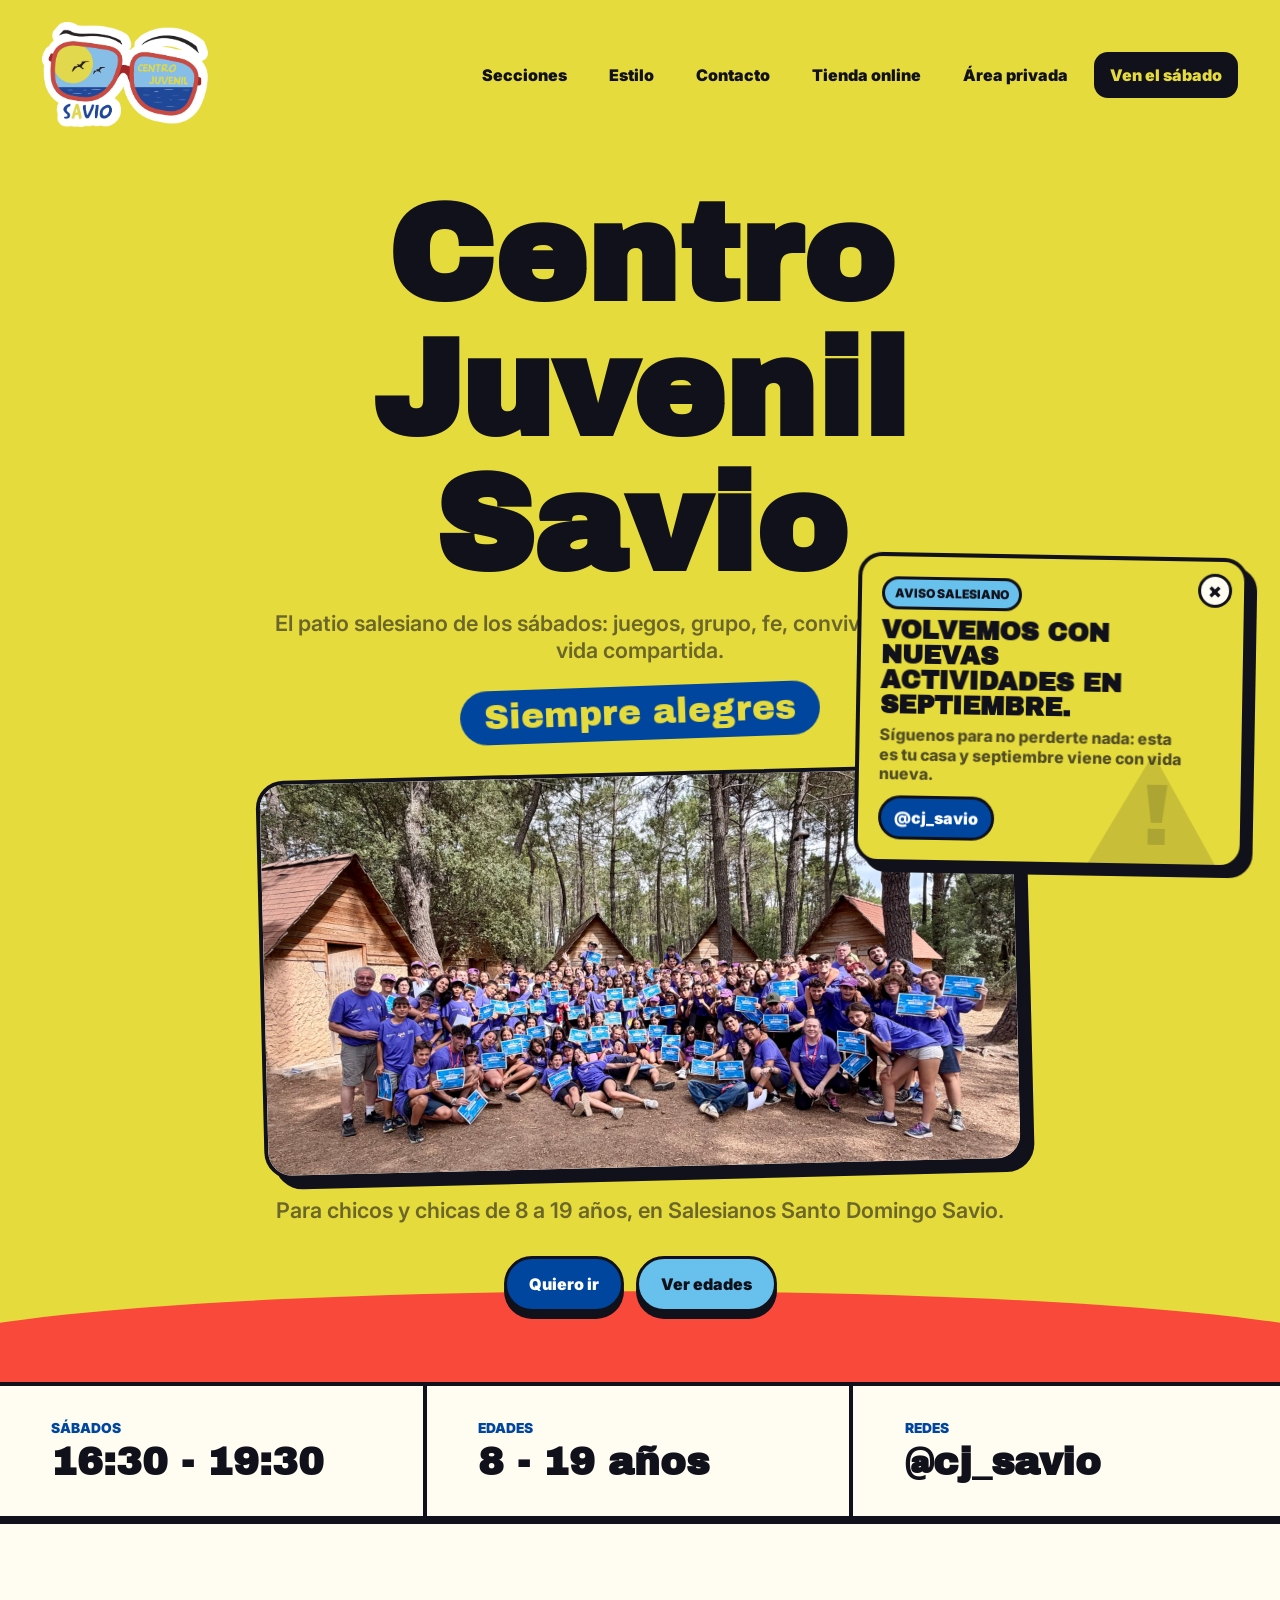
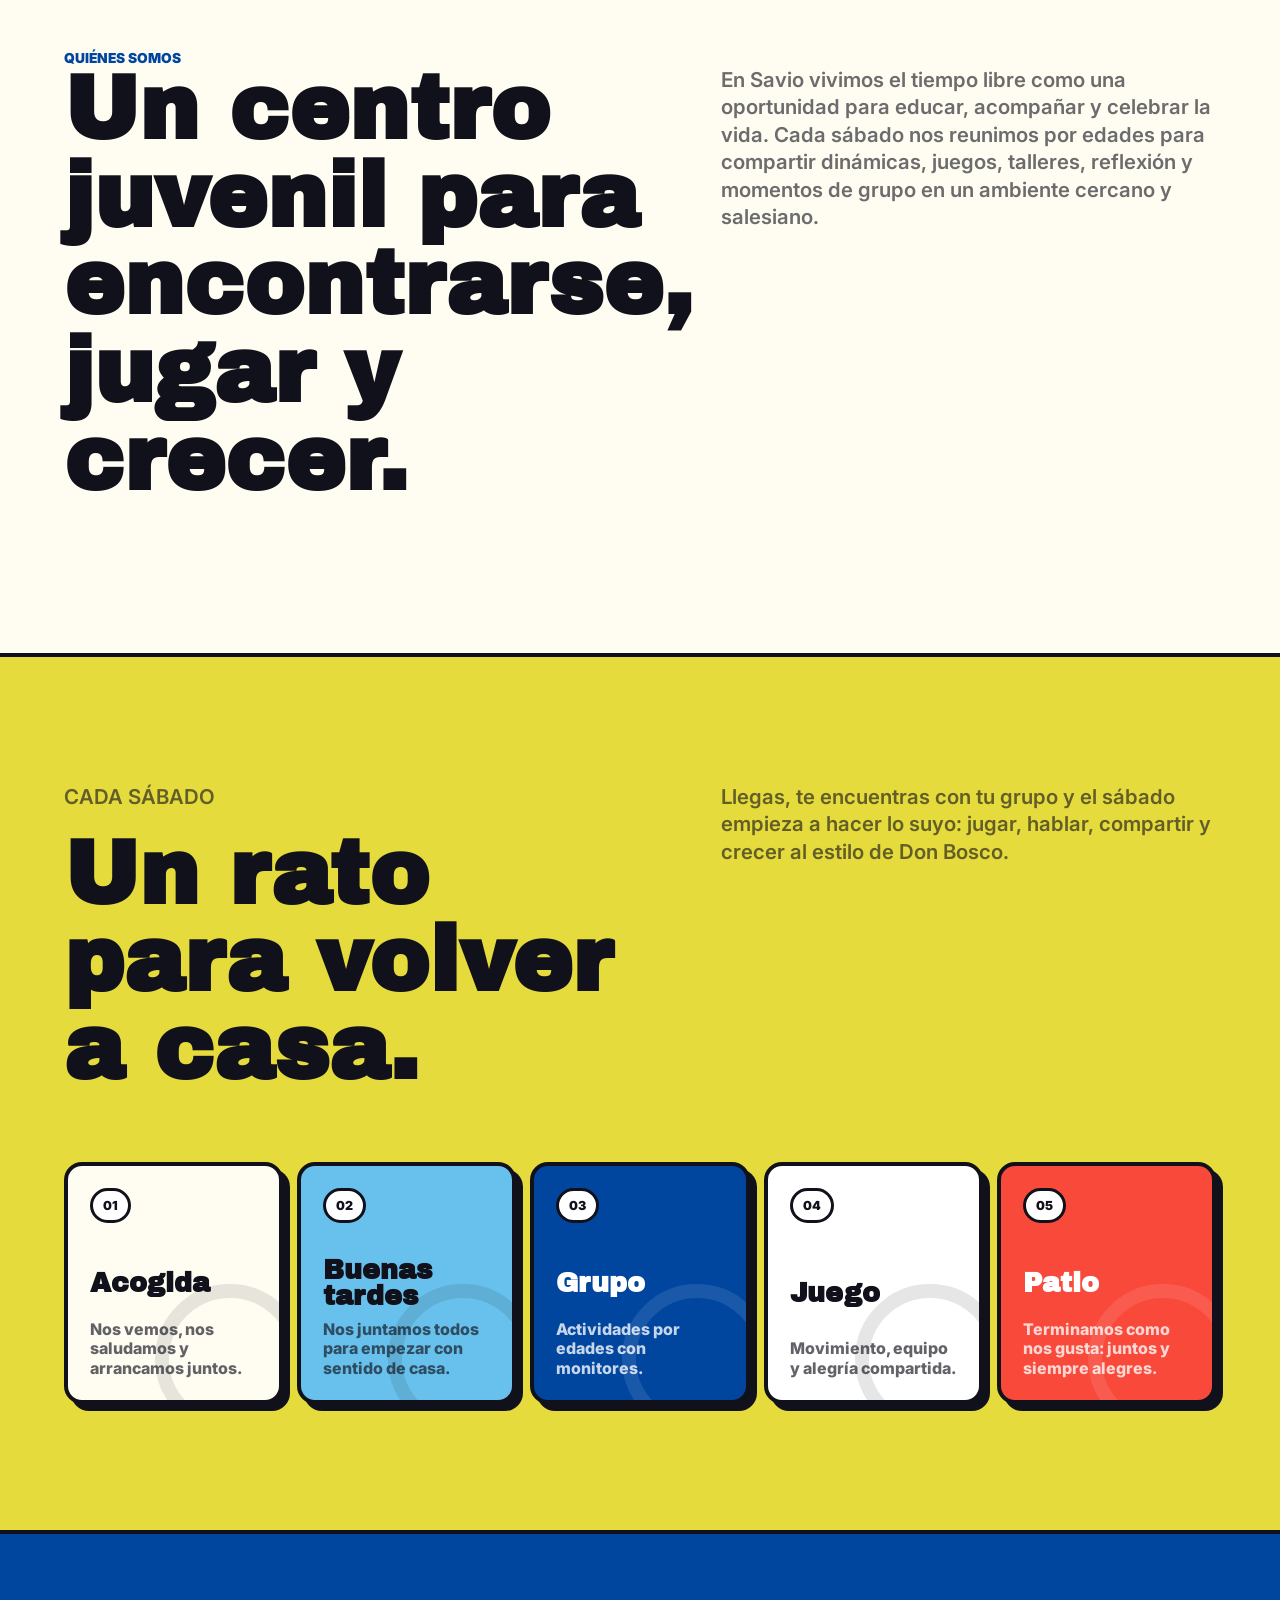
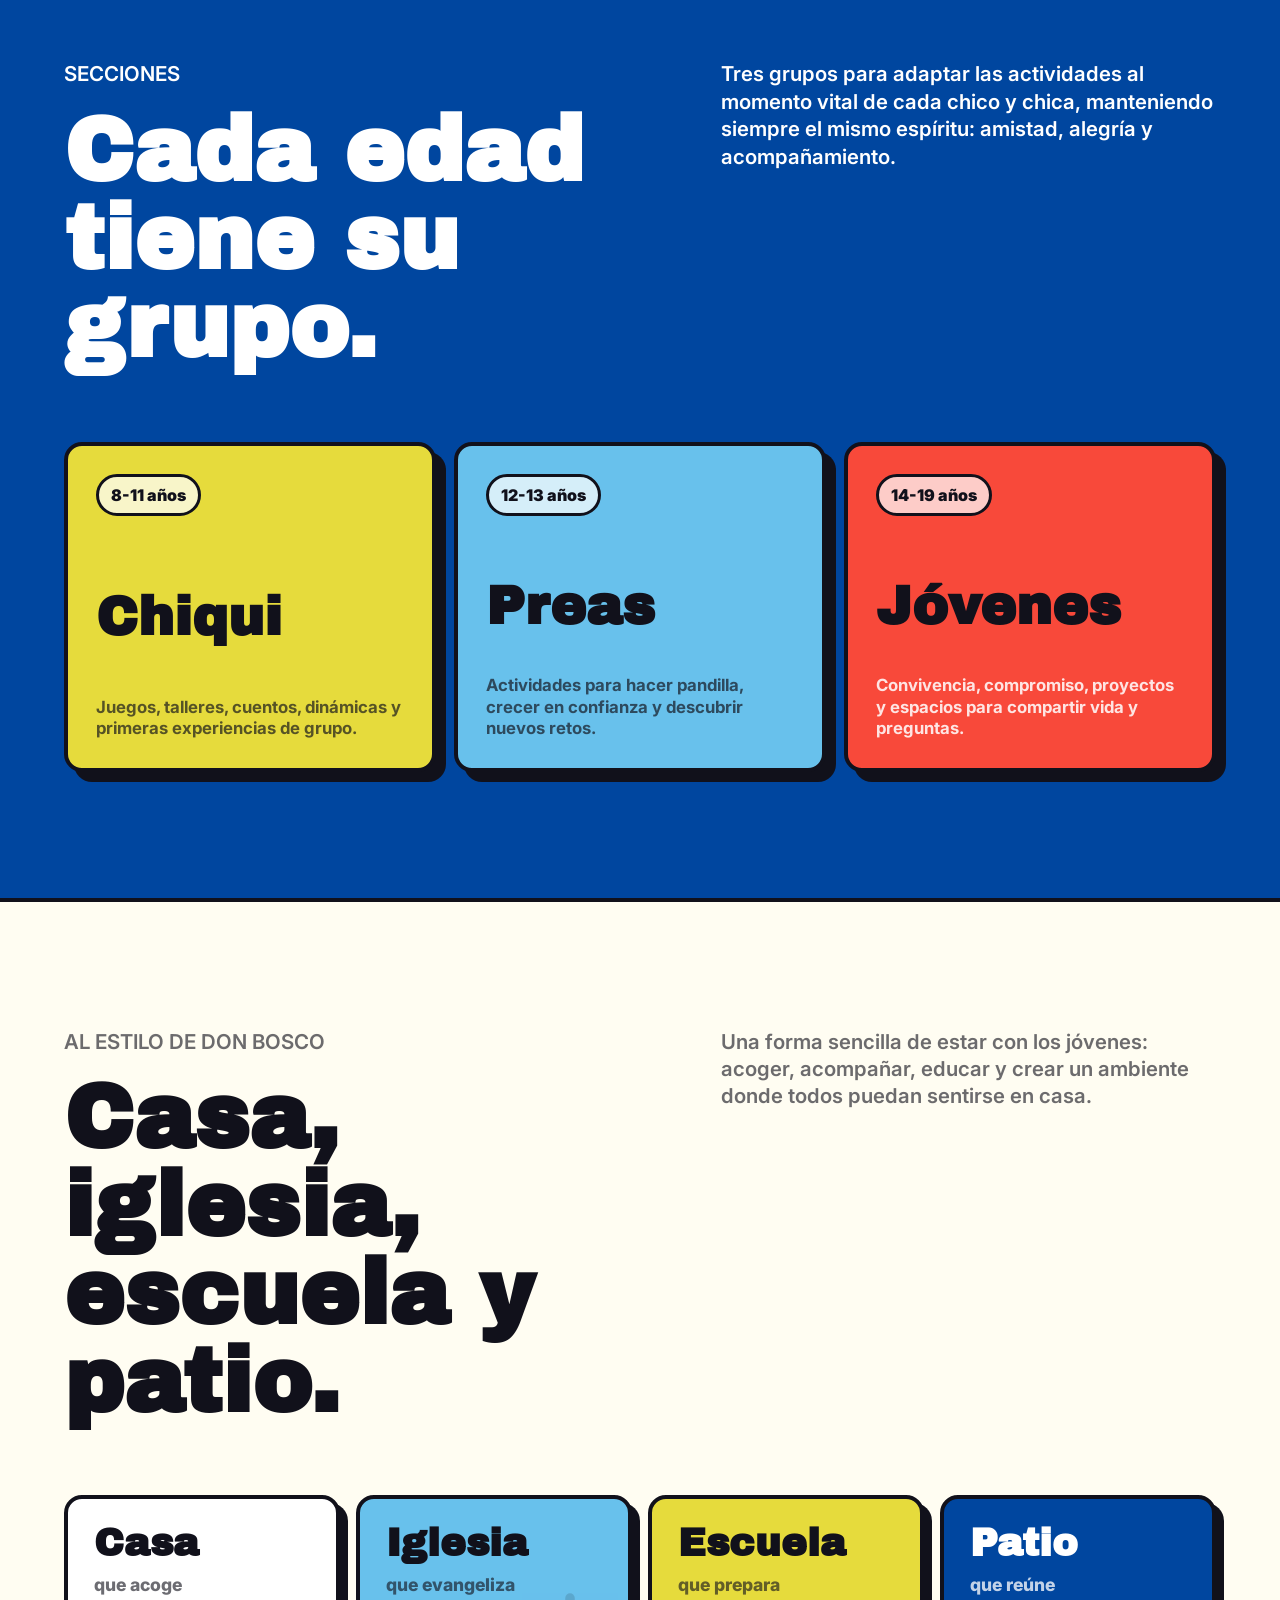
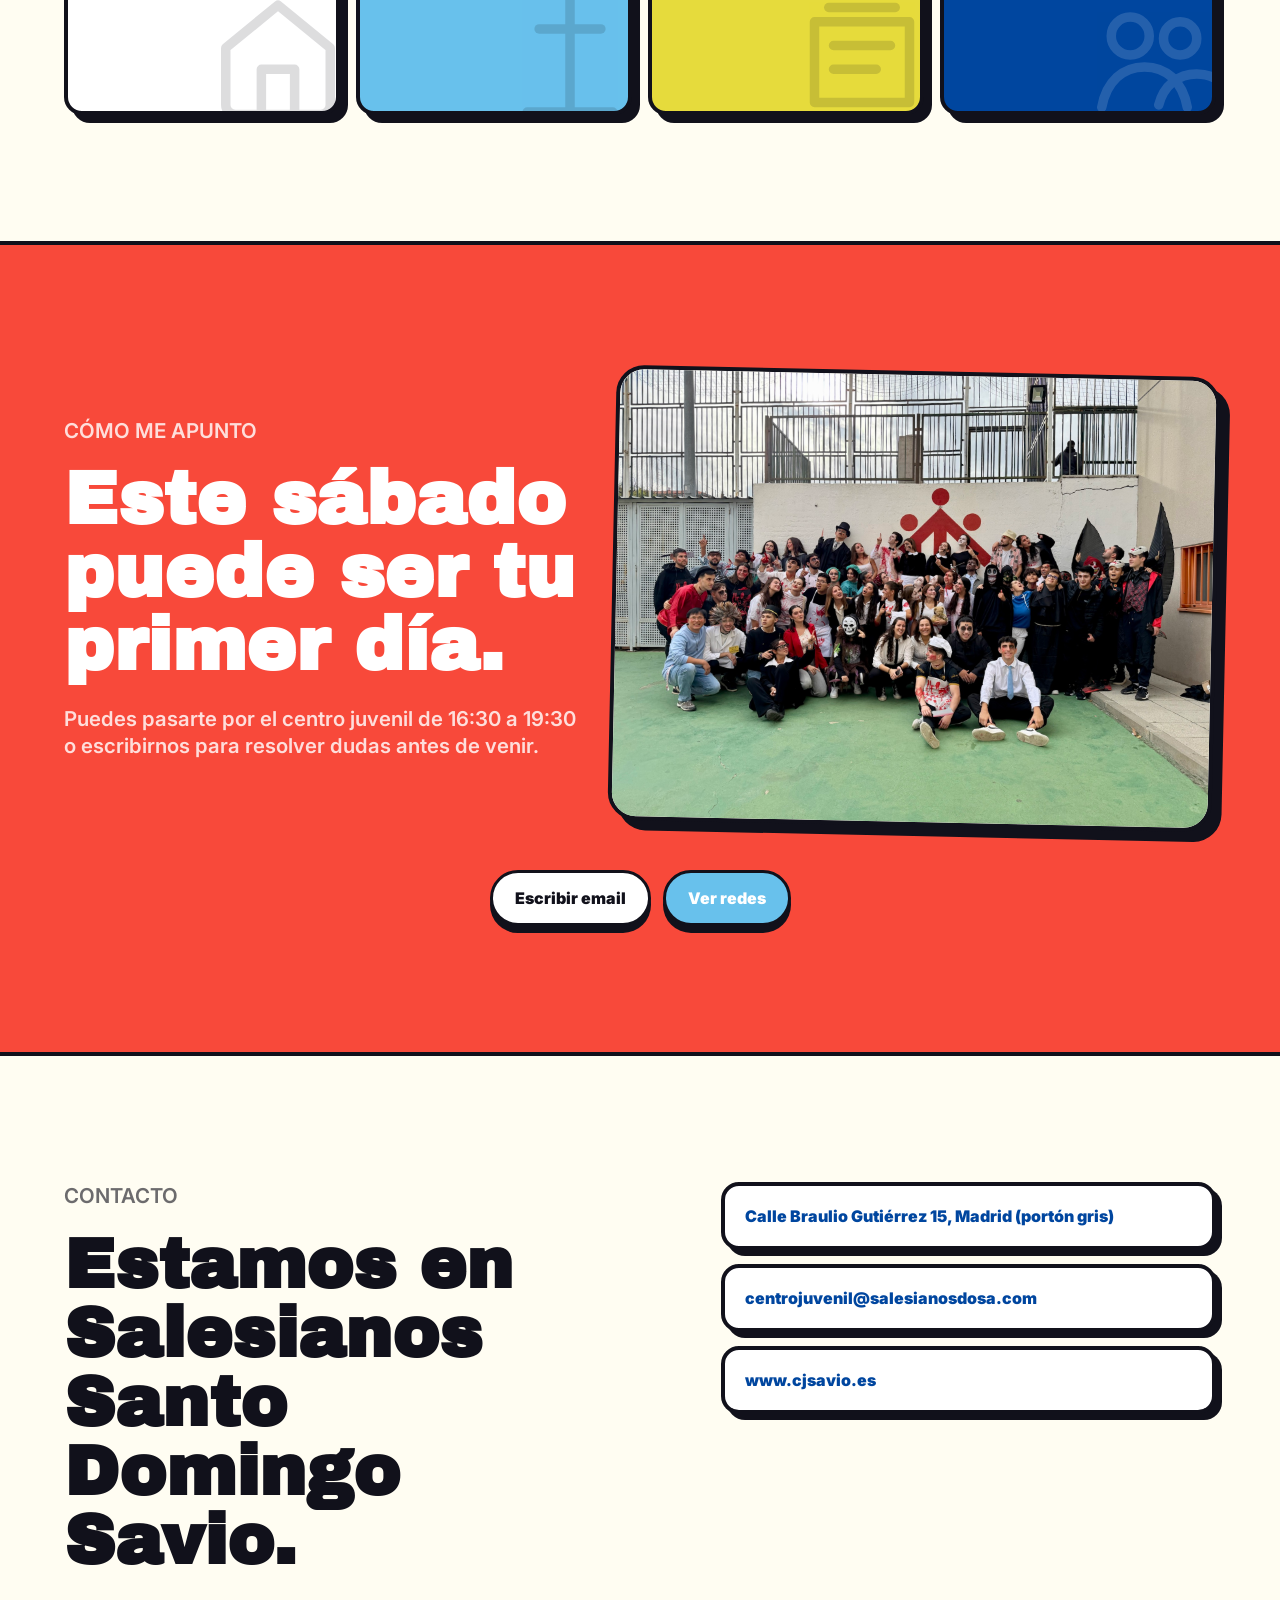
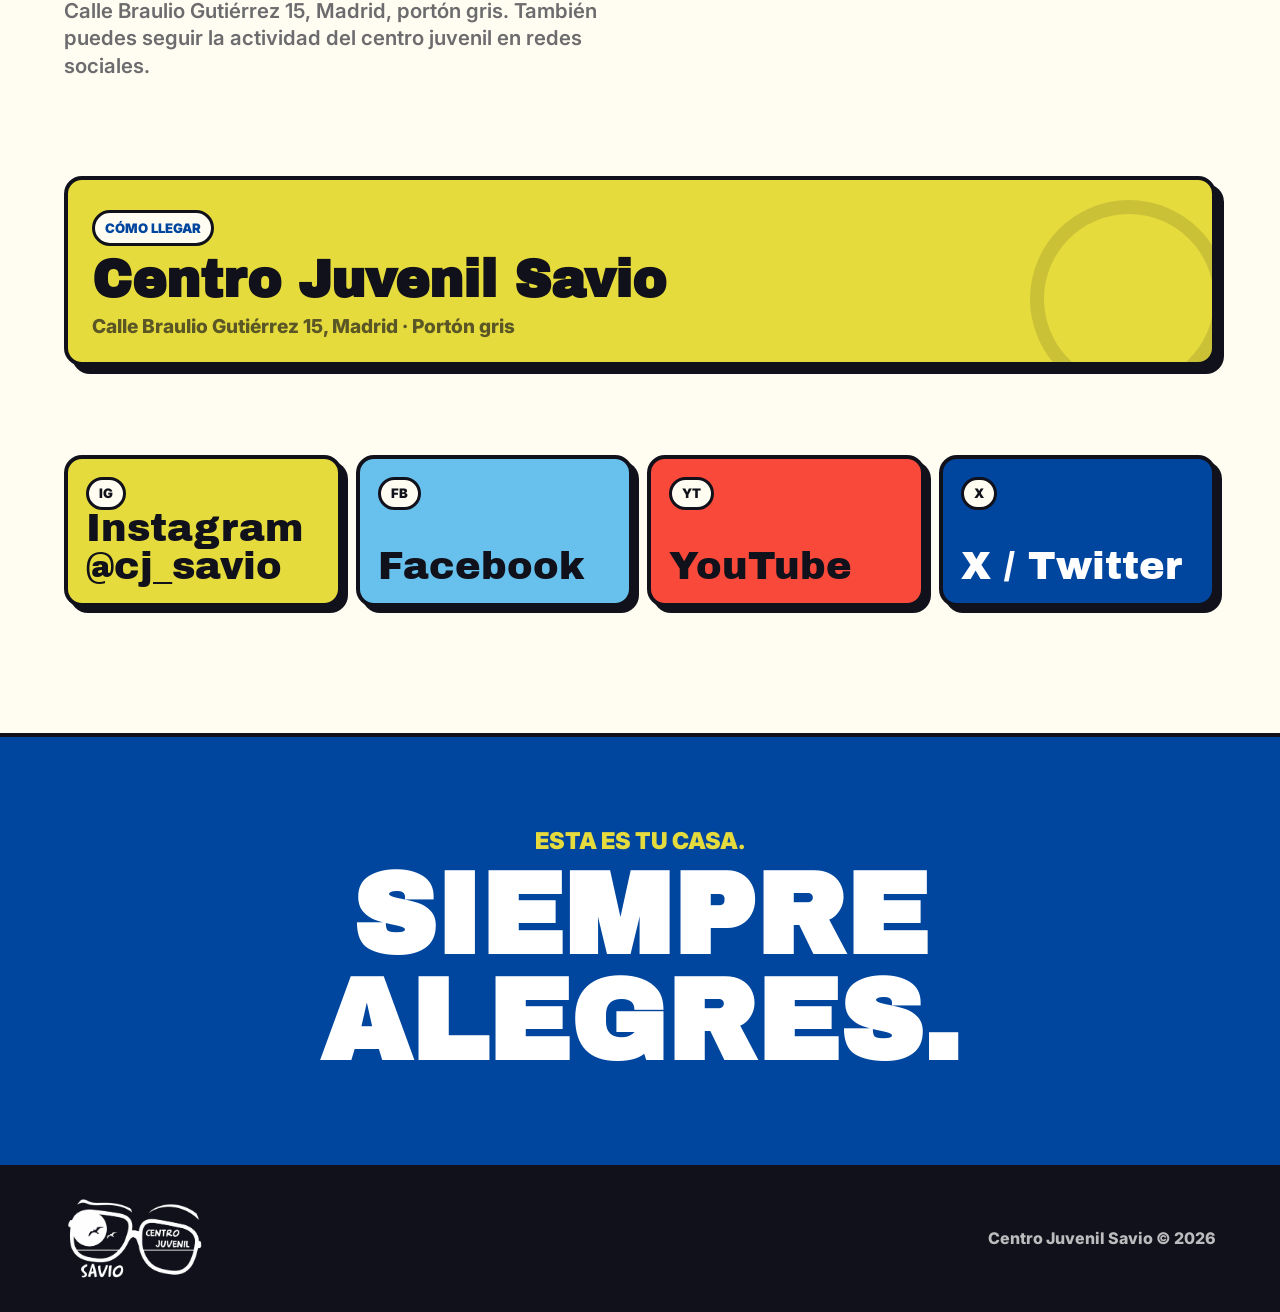
==== index.html @ e363ea6d "Update Saturday activity flow" ====
<!doctype html>
<html lang="es">
  <head>
    <meta charset="UTF-8" />
    <meta name="viewport" content="width=device-width, initial-scale=1.0" />
    <meta
      name="description"
      content="Centro Juvenil Savio, centro juvenil salesiano en Madrid. Actividades los sábados para niños, adolescentes y jóvenes."
    />
    <title>Centro Juvenil Savio | Siempre alegres</title>
    <link rel="preconnect" href="https://fonts.googleapis.com" />
    <link rel="preconnect" href="https://fonts.gstatic.com" crossorigin />
    <link
      href="https://fonts.googleapis.com/css2?family=Archivo+Black&family=Inter:wght@400;600;800;900&display=swap"
      rel="stylesheet"
    />
    <link rel="stylesheet" href="styles.css" />
  </head>
  <body>
    <aside class="season-alert" data-season-alert hidden>
      <button class="season-alert-close" type="button" aria-label="Cerrar aviso" data-season-alert-close>×</button>
      <p class="season-alert-kicker">Aviso salesiano</p>
      <strong>Volvemos con nuevas actividades en septiembre.</strong>
      <p>Síguenos para no perderte nada: esta es tu casa y septiembre viene con vida nueva.</p>
      <a href="https://www.instagram.com/cj_savio/" target="_blank" rel="noreferrer">@cj_savio</a>
    </aside>

    <header class="site-header" data-header>
      <a class="brand" href="#inicio" aria-label="Centro Juvenil Savio">
        <img src="assets/logo-inicio.png" alt="Centro Juvenil Savio" />
      </a>
      <button class="menu-toggle" type="button" aria-label="Abrir menú" aria-expanded="false" data-menu-toggle>
        <span></span>
        <span></span>
        <span></span>
      </button>
      <nav class="main-nav" data-nav>
        <a href="#secciones">Secciones</a>
        <a href="#estilo">Estilo</a>
        <a href="#contacto">Contacto</a>
        <a href="tienda.html">Tienda online</a>
        <a href="https://confedonbosco.org/areaprivada/">Área privada</a>
        <a class="nav-cta" href="#apuntarse">Ven el sábado</a>
      </nav>
    </header>

    <main>
      <section class="hero" id="inicio">
        <div class="hero-content">
          <h1 class="hero-title" aria-label="Centro Juvenil Savio">
            <span class="title-word title-rise">Centro</span>
            <span class="title-word title-rise title-rise-delay">Juvenil</span>
            <span class="title-word title-letters" aria-hidden="true">
              <span>S</span><span>a</span><span>v</span><span>i</span><span>o</span>
            </span>
          </h1>
          <p class="hero-copy reveal">
            El patio salesiano de los sábados: juegos, grupo, fe, convivencia y mucha vida compartida.
          </p>
          <p class="hero-claim reveal pop">Siempre alegres</p>
          <div class="photo-placeholder reveal">
            <img src="assets/foto-inicio.jpg" alt="Jóvenes del Centro Juvenil Savio" />
          </div>
          <p class="hero-copy reveal">
            Para chicos y chicas de 8 a 19 años, en Salesianos Santo Domingo Savio.
          </p>
          <div class="hero-actions" aria-label="Acciones principales">
            <a class="button primary" href="#apuntarse" data-label="Quiero ir">Quiero ir</a>
            <a class="button secondary" href="#secciones" data-label="Ver edades">Ver edades</a>
          </div>
        </div>
      </section>

      <section class="quick-info" aria-label="Información rápida">
        <article class="reveal">
          <span>Sábados</span>
          <strong>16:30 - 19:30</strong>
        </article>
        <article class="reveal">
          <span>Edades</span>
          <strong>8 - 19 años</strong>
        </article>
        <article class="reveal">
          <span>Redes</span>
          <strong>@cj_savio</strong>
        </article>
      </section>

      <section class="section intro-section">
        <div class="section-kicker reveal">Quiénes somos</div>
        <div class="intro-grid">
          <h2 class="reveal pop">Un centro juvenil para encontrarse, jugar y crecer.</h2>
          <p class="reveal">
            En Savio vivimos el tiempo libre como una oportunidad para educar, acompañar y celebrar la vida.
            Cada sábado nos reunimos por edades para compartir dinámicas, juegos, talleres, reflexión y momentos
            de grupo en un ambiente cercano y salesiano.
          </p>
        </div>
      </section>

      <section class="section saturday-section">
        <div class="section-heading compact">
          <div>
            <p class="section-kicker reveal">Cada sábado</p>
            <h2 class="reveal pop">Un rato para volver a casa.</h2>
          </div>
          <p class="reveal">
            Llegas, te encuentras con tu grupo y el sábado empieza a hacer lo suyo: jugar, hablar, compartir y crecer
            al estilo de Don Bosco.
          </p>
        </div>
        <div class="saturday-flow" aria-label="Qué hacemos cada sábado">
          <article class="reveal">
            <span>01</span>
            <strong>Acogida</strong>
            <p>Nos vemos, nos saludamos y arrancamos juntos.</p>
          </article>
          <article class="reveal">
            <span>02</span>
            <strong>Buenas tardes</strong>
            <p>Nos juntamos todos para empezar con sentido de casa.</p>
          </article>
          <article class="reveal">
            <span>03</span>
            <strong>Grupo</strong>
            <p>Actividades por edades con monitores.</p>
          </article>
          <article class="reveal">
            <span>04</span>
            <strong>Juego</strong>
            <p>Movimiento, equipo y alegría compartida.</p>
          </article>
          <article class="reveal">
            <span>05</span>
            <strong>Patio</strong>
            <p>Terminamos como nos gusta: juntos y siempre alegres.</p>
          </article>
        </div>
      </section>

      <section class="section sections-band" id="secciones">
        <div class="section-heading">
          <div>
            <p class="section-kicker reveal">Secciones</p>
            <h2 class="reveal pop">Cada edad tiene su grupo.</h2>
          </div>
          <p class="reveal">
            Tres grupos para adaptar las actividades al momento vital de cada chico y chica, manteniendo siempre
            el mismo espíritu: amistad, alegría y acompañamiento.
          </p>
        </div>
        <div class="age-grid">
          <article class="age-card chiqui reveal">
            <p>8-11 años</p>
            <h3>Chiqui</h3>
            <span>Juegos, talleres, cuentos, dinámicas y primeras experiencias de grupo.</span>
          </article>
          <article class="age-card preas reveal">
            <p>12-13 años</p>
            <h3>Preas</h3>
            <span>Actividades para hacer pandilla, crecer en confianza y descubrir nuevos retos.</span>
          </article>
          <article class="age-card jovenes reveal">
            <p>14-19 años</p>
            <h3>Jóvenes</h3>
            <span>Convivencia, compromiso, proyectos y espacios para compartir vida y preguntas.</span>
          </article>
        </div>
      </section>

      <section class="section style-section" id="estilo">
        <div class="section-heading compact">
          <div>
            <p class="section-kicker reveal">Al estilo de Don Bosco</p>
            <h2 class="reveal pop">Casa, iglesia, escuela y patio.</h2>
          </div>
          <p class="reveal">
            Una forma sencilla de estar con los jóvenes: acoger, acompañar, educar y crear un ambiente donde
            todos puedan sentirse en casa.
          </p>
        </div>
        <div class="pillars">
          <article class="reveal">
            <svg class="pillar-icon" viewBox="0 0 64 64" aria-hidden="true">
              <path d="M10 29 32 11l22 18v24a4 4 0 0 1-4 4H14a4 4 0 0 1-4-4Z" />
              <path d="M25 57V38h14v19" />
            </svg>
            <strong>Casa</strong>
            <span>que acoge</span>
          </article>
          <article class="reveal">
            <svg class="pillar-icon" viewBox="0 0 64 64" aria-hidden="true">
              <path d="M32 8v48" />
              <path d="M19 21h26" />
              <path d="M14 56h36" />
            </svg>
            <strong>Iglesia</strong>
            <span>que evangeliza</span>
          </article>
          <article class="reveal">
            <svg class="pillar-icon" viewBox="0 0 64 64" aria-hidden="true">
              <path d="M12 18h40v34H12z" />
              <path d="M18 12h28" />
              <path d="M20 28h24M20 38h18" />
            </svg>
            <strong>Escuela</strong>
            <span>que prepara</span>
          </article>
          <article class="reveal">
            <svg class="pillar-icon" viewBox="0 0 64 64" aria-hidden="true">
              <circle cx="22" cy="24" r="8" />
              <circle cx="43" cy="25" r="7" />
              <path d="M10 54c2-11 9-17 18-17s16 6 18 17" />
              <path d="M34 53c2-8 8-13 16-13 3 0 5 .5 7 1.5" />
            </svg>
            <strong>Patio</strong>
            <span>que reúne</span>
          </article>
        </div>
      </section>

      <section class="join-section" id="apuntarse">
        <div class="join-inner">
          <div class="join-copy">
            <p class="section-kicker reveal">Cómo me apunto</p>
            <h2 class="reveal pop">Este sábado puede ser tu primer día.</h2>
            <p class="reveal">
              Puedes pasarte por el centro juvenil de 16:30 a 19:30 o escribirnos para resolver dudas antes de venir.
            </p>
          </div>
          <div class="join-photo reveal">
            <img src="assets/foto-apuntarse.jpg" alt="Grupo del Centro Juvenil Savio" />
          </div>
          <div class="join-actions">
            <a class="button primary" href="mailto:centrojuvenil@salesianosdosa.com" data-label="Escribir email">Escribir email</a>
            <a class="button secondary" href="#contacto" data-label="Ver redes">Ver redes</a>
          </div>
        </div>
      </section>

      <section class="section contact-section" id="contacto">
        <div class="contact-copy">
          <p class="section-kicker reveal">Contacto</p>
          <h2 class="reveal pop">Estamos en Salesianos Santo Domingo Savio.</h2>
          <p class="reveal">
            Calle Braulio Gutiérrez 15, Madrid, portón gris. También puedes seguir la actividad del centro juvenil
            en redes sociales.
          </p>
        </div>
        <div class="contact-list reveal">
          <a href="https://www.google.com/maps/search/?api=1&query=Centro+Juvenil+Savio+Calle+Braulio+Gutierrez+15+Madrid" target="_blank" rel="noreferrer">
            Calle Braulio Gutiérrez 15, Madrid (portón gris)
          </a>
          <a href="mailto:centrojuvenil@salesianosdosa.com">centrojuvenil@salesianosdosa.com</a>
          <a href="https://www.cjsavio.es" target="_blank" rel="noreferrer">www.cjsavio.es</a>
        </div>
        <a class="map-card reveal" href="https://www.google.com/maps/search/?api=1&query=Centro+Juvenil+Savio+Calle+Braulio+Gutierrez+15+Madrid" target="_blank" rel="noreferrer">
          <span>Cómo llegar</span>
          <strong>Centro Juvenil Savio</strong>
          <p>Calle Braulio Gutiérrez 15, Madrid · Portón gris</p>
        </a>
        <div class="social-grid reveal" aria-label="Redes sociales">
          <a href="https://www.instagram.com/cj_savio/" target="_blank" rel="noreferrer">
            <span>IG</span>
            Instagram<br />@cj_savio
          </a>
          <a href="https://www.facebook.com/" target="_blank" rel="noreferrer">
            <span>FB</span>
            Facebook
          </a>
          <a href="https://www.youtube.com/" target="_blank" rel="noreferrer">
            <span>YT</span>
            YouTube
          </a>
          <a href="https://twitter.com/" target="_blank" rel="noreferrer">
            <span>X</span>
            X / Twitter
          </a>
        </div>
      </section>

      <section class="closing-band" aria-label="Lema pastoral">
        <p class="reveal">Esta es tu casa.</p>
        <strong class="reveal">Siempre alegres.</strong>
      </section>
    </main>

    <footer class="site-footer">
      <img src="assets/centro-juvenil-white.png" alt="Centro Juvenil Savio" />
      <p>Centro Juvenil Savio © 2026</p>
    </footer>

    <script src="script.js?v=season-alert-3"></script>
  </body>
</html>
---- styles.css ----
:root {
  --sky: #68c1ec;
  --red: #f8493a;
  --yellow: #e6db3c;
  --blue: #00469f;
  --ink: #11111b;
  --paper: #fffdf2;
  --white: #ffffff;
  --soft: rgba(17, 17, 27, 0.1);
  --radius: 18px;
}

* {
  box-sizing: border-box;
}

html {
  scroll-behavior: smooth;
  scroll-padding-top: 112px;
}

body {
  margin: 0;
  color: var(--ink);
  background: var(--yellow);
  font-family: "Inter", Arial, sans-serif;
}

body.menu-open {
  overflow: hidden;
}

.construction-body {
  min-height: 100svh;
  overflow-x: hidden;
  background: var(--yellow);
}

a {
  color: inherit;
  text-decoration: none;
}

img {
  display: block;
  max-width: 100%;
}

[hidden] {
  display: none !important;
}

.site-header {
  position: fixed;
  inset: 0 0 auto;
  z-index: 20;
  display: flex;
  align-items: center;
  justify-content: space-between;
  gap: 20px;
  padding: 22px clamp(16px, 4vw, 42px);
  background: var(--yellow);
  transition: background 220ms ease, box-shadow 220ms ease, backdrop-filter 220ms ease;
}

.site-header.is-scrolled {
  background: rgba(230, 219, 60, 0.72);
  box-shadow: 0 14px 40px rgba(17, 17, 27, 0.12);
  backdrop-filter: blur(18px) saturate(1.25);
}

.brand {
  width: clamp(126px, 13vw, 170px);
}

.main-nav {
  display: flex;
  align-items: center;
  gap: 10px;
  font-weight: 900;
}

.main-nav a {
  color: var(--ink);
  border-radius: 14px;
  padding: 13px 16px;
}

.main-nav a:hover,
.main-nav a:focus-visible {
  background: rgba(255, 255, 255, 0.42);
  outline: none;
}

.main-nav .nav-cta {
  color: var(--yellow);
  background: var(--ink);
}

.main-nav .nav-cta:hover,
.main-nav .nav-cta:focus-visible {
  color: var(--ink);
  background: var(--sky);
}

.menu-toggle {
  display: none;
  width: 46px;
  height: 46px;
  border: 0;
  border-radius: 12px;
  background: var(--paper);
  box-shadow: 0 5px 0 rgba(17, 17, 27, 0.14);
  padding: 11px;
}

.menu-toggle span {
  display: block;
  width: 100%;
  height: 3px;
  margin: 4px 0;
  border-radius: 99px;
  background: var(--ink);
}

.hero {
  position: relative;
  min-height: 100svh;
  display: grid;
  place-items: center;
  overflow: hidden;
  padding: 170px clamp(18px, 4vw, 56px) 70px;
  text-align: center;
  z-index: 1;
}

.hero::after {
  content: "";
  position: absolute;
  left: 0;
  right: 0;
  bottom: 0;
  height: clamp(92px, 14vw, 168px);
  background: var(--red);
  border-radius: 50% 50% 0 0 / 38% 38% 0 0;
  transform: scaleX(1.16) translateY(46%);
}

.hero-content {
  position: relative;
  z-index: 1;
  display: grid;
  justify-items: center;
  width: min(1040px, 100%);
}

h1,
h2,
h3,
p {
  margin-top: 0;
}

.nowrap {
  white-space: nowrap;
}

h1,
h2,
h3,
.hero-claim,
.quick-info strong,
.pillars strong {
  font-family: "Archivo Black", Impact, sans-serif;
  letter-spacing: 0;
  line-height: 0.98;
}

h1 {
  max-width: 11ch;
  margin: 18px 0 18px;
  font-size: clamp(3.9rem, 11vw, 8.6rem);
}

.hero-title {
  max-width: 11ch;
  margin: 18px 0 18px;
  font-size: clamp(3.9rem, 11vw, 8.6rem);
}

.title-word,
.title-letters {
  display: block;
  overflow: hidden;
}

.title-rise {
  animation: titleRise 720ms cubic-bezier(0.2, 0.8, 0.2, 1) both;
}

.title-rise-delay {
  animation-delay: 140ms;
}

.title-letters {
  display: flex;
  justify-content: center;
}

.title-letters span {
  display: inline-block;
  animation: letterIn 540ms cubic-bezier(0.2, 0.8, 0.2, 1) both;
}

.title-letters span:nth-child(1) {
  animation-delay: 360ms;
}

.title-letters span:nth-child(2) {
  animation-delay: 430ms;
}

.title-letters span:nth-child(3) {
  animation-delay: 500ms;
}

.title-letters span:nth-child(4) {
  animation-delay: 570ms;
}

.title-letters span:nth-child(5) {
  animation-delay: 640ms;
}

@keyframes titleRise {
  from {
    opacity: 0;
    transform: translateY(110%);
  }

  to {
    opacity: 1;
    transform: translateY(0);
  }
}

@keyframes letterIn {
  from {
    opacity: 0;
    transform: translateY(0.8em) rotate(4deg);
  }

  to {
    opacity: 1;
    transform: translateY(0) rotate(0);
  }
}

h2 {
  margin-bottom: 22px;
  font-size: clamp(2.6rem, 7vw, 6.6rem);
}

h3 {
  margin-bottom: 18px;
  font-size: clamp(2rem, 4.2vw, 4.3rem);
}

.hero-copy {
  max-width: 54ch;
  margin-bottom: 22px;
  color: rgba(17, 17, 27, 0.58);
  font-size: clamp(1.05rem, 1.8vw, 1.35rem);
  font-weight: 600;
  line-height: 1.24;
}

.hero-claim {
  display: inline-flex;
  align-items: center;
  justify-content: center;
  min-height: 54px;
  margin: 0 0 24px;
  border-radius: 999px;
  color: var(--yellow);
  background: var(--blue);
  font-size: clamp(1.15rem, 2.7vw, 2.2rem);
  padding: 10px 24px;
  transform: rotate(-2deg);
}

.photo-placeholder {
  width: min(760px, 88vw);
  aspect-ratio: 16 / 8.4;
  overflow: hidden;
  margin: 8px auto 26px;
  border: 4px solid var(--ink);
  border-radius: 28px;
  background: var(--paper);
  box-shadow: 10px 10px 0 var(--ink);
  transform: rotate(-1.4deg);
}

.photo-placeholder img {
  width: 100%;
  height: 100%;
  object-fit: cover;
}

.hero-actions,
.join-actions {
  display: flex;
  flex-wrap: wrap;
  justify-content: center;
  gap: 12px;
  margin-top: 10px;
}

.button {
  position: relative;
  display: inline-flex;
  min-height: 56px;
  align-items: center;
  justify-content: center;
  border: 3px solid var(--ink);
  border-radius: 999px;
  box-shadow: 0 7px 0 var(--ink);
  font-weight: 900;
  padding: 14px 22px;
  overflow: hidden;
  transition: transform 160ms ease, box-shadow 160ms ease;
}

.button-label {
  display: inline-block;
  transition: transform 180ms ease;
}

.button:hover .button-label,
.button:focus-visible .button-label {
  transform: translateY(-3px);
}

.button:hover,
.button:focus-visible {
  transform: translateY(2px);
  box-shadow: 0 5px 0 var(--ink);
  outline: none;
}

.button.primary {
  color: var(--white);
  background: var(--blue);
}

.button.secondary {
  background: var(--sky);
}

.season-alert {
  position: fixed;
  right: clamp(14px, 3vw, 34px);
  bottom: clamp(14px, 3vw, 34px);
  z-index: 30;
  width: min(390px, calc(100vw - 28px));
  border: 4px solid var(--ink);
  border-radius: 24px;
  background: var(--yellow);
  box-shadow: 9px 9px 0 var(--ink);
  padding: 20px 54px 20px 20px;
  text-align: left;
  overflow: hidden;
  transform: translateY(28px) rotate(1deg) scale(0.96);
  opacity: 0;
  transition: opacity 240ms ease, transform 360ms cubic-bezier(0.2, 0.8, 0.2, 1);
}

.season-alert.is-visible {
  opacity: 1;
  transform: translateY(0) rotate(1deg) scale(1);
}

.season-alert::before {
  content: "";
  position: absolute;
  right: 12px;
  bottom: -22px;
  width: 152px;
  height: 132px;
  background: rgba(17, 17, 27, 0.14);
  clip-path: polygon(50% 0, 100% 100%, 0 100%);
  pointer-events: none;
}

.season-alert::after {
  content: "!";
  position: absolute;
  right: 69px;
  bottom: 4px;
  color: rgba(17, 17, 27, 0.14);
  font-family: "Archivo Black", Impact, sans-serif;
  font-size: 5.4rem;
  line-height: 1;
  pointer-events: none;
}

.season-alert > * {
  position: relative;
  z-index: 1;
}

.season-alert-kicker {
  width: max-content;
  max-width: 100%;
  margin: 0 0 8px;
  border: 3px solid var(--ink);
  border-radius: 999px;
  background: var(--sky);
  color: var(--ink);
  font-size: 0.76rem;
  font-weight: 900;
  padding: 6px 10px;
  text-transform: uppercase;
}

.season-alert strong {
  display: block;
  margin-bottom: 8px;
  font-family: "Archivo Black", Impact, sans-serif;
  font-size: clamp(1.25rem, 2vw, 1.7rem);
  line-height: 0.98;
  text-transform: uppercase;
}

.season-alert p:not(.season-alert-kicker) {
  margin: 0 0 12px;
  color: rgba(17, 17, 27, 0.7);
  font-weight: 800;
  line-height: 1.2;
}

.season-alert a {
  display: inline-flex;
  border: 3px solid var(--ink);
  border-radius: 999px;
  background: var(--blue);
  color: var(--white);
  font-weight: 900;
  padding: 9px 13px;
}

.season-alert-close {
  position: absolute;
  top: 12px;
  right: 12px;
  width: 34px;
  height: 34px;
  border: 3px solid var(--ink);
  border-radius: 50%;
  background: var(--paper);
  color: var(--ink);
  cursor: pointer;
  font: inherit;
  font-size: 1.25rem;
  font-weight: 900;
  line-height: 1;
}

.quick-info {
  position: relative;
  z-index: 2;
  display: grid;
  grid-template-columns: repeat(3, 1fr);
  border-block: 4px solid var(--ink);
  background: var(--paper);
}

section[id] {
  scroll-margin-top: 112px;
}

.quick-info article {
  min-height: 130px;
  display: grid;
  align-content: center;
  gap: 8px;
  padding: 26px clamp(18px, 4vw, 54px);
  border-right: 4px solid var(--ink);
}

.quick-info article:last-child {
  border-right: 0;
}

.quick-info span,
.section-kicker {
  color: var(--blue);
  font-size: 0.86rem;
  font-weight: 900;
  text-transform: uppercase;
}

.quick-info strong {
  font-size: clamp(1.5rem, 3vw, 2.8rem);
}

.section {
  position: relative;
  z-index: 3;
  border-top: 4px solid var(--ink);
  padding: clamp(70px, 10vw, 126px) clamp(18px, 5vw, 72px);
}

.intro-section,
.style-section {
  background: var(--paper);
}

.intro-section {
  z-index: 3;
}

.saturday-section {
  z-index: 4;
  background: var(--yellow);
}

.intro-grid,
.section-heading,
.contact-section {
  display: grid;
  grid-template-columns: minmax(0, 1.08fr) minmax(280px, 0.92fr);
  gap: clamp(28px, 6vw, 84px);
  align-items: start;
}

.intro-grid p,
.section-heading p,
.contact-copy p,
.join-inner p {
  color: rgba(17, 17, 27, 0.62);
  font-size: clamp(1.05rem, 1.6vw, 1.3rem);
  font-weight: 600;
  line-height: 1.34;
}

.saturday-flow {
  display: grid;
  grid-template-columns: repeat(5, minmax(0, 1fr));
  gap: 14px;
}

.saturday-flow article {
  position: relative;
  overflow: hidden;
  min-height: 235px;
  display: grid;
  align-content: space-between;
  border: 4px solid var(--ink);
  border-radius: var(--radius);
  background: var(--paper);
  box-shadow: 7px 7px 0 var(--ink);
  padding: 22px;
}

.saturday-flow article::after {
  content: "";
  position: absolute;
  right: -26px;
  bottom: -34px;
  width: 122px;
  height: 122px;
  border: 14px solid currentColor;
  border-radius: 50%;
  opacity: 0.1;
}

.saturday-flow article:nth-child(2) {
  background: var(--sky);
}

.saturday-flow article:nth-child(3) {
  color: var(--white);
  background: var(--blue);
}

.saturday-flow article:nth-child(4) {
  background: var(--white);
}

.saturday-flow article:nth-child(5) {
  color: var(--white);
  background: var(--red);
}

.saturday-flow span,
.saturday-flow strong,
.saturday-flow p {
  position: relative;
  z-index: 1;
}

.saturday-flow span {
  width: max-content;
  border: 3px solid var(--ink);
  border-radius: 999px;
  background: var(--white);
  color: var(--ink);
  font-size: 0.78rem;
  font-weight: 900;
  padding: 7px 10px;
}

.saturday-flow strong {
  display: block;
  margin: 34px 0 10px;
  font-family: "Archivo Black", Impact, sans-serif;
  font-size: clamp(1.45rem, 2.1vw, 2.25rem);
  line-height: 0.98;
}

.saturday-flow p {
  margin: 0;
  color: rgba(17, 17, 27, 0.66);
  font-weight: 800;
  line-height: 1.22;
}

.saturday-flow article:nth-child(3) p,
.saturday-flow article:nth-child(5) p {
  color: rgba(255, 255, 255, 0.78);
}

.sections-band {
  z-index: 5;
  background: var(--blue);
}

.sections-band .section-kicker,
.sections-band h2,
.sections-band .section-heading p {
  color: var(--white);
}

.age-grid {
  display: grid;
  grid-template-columns: repeat(3, minmax(0, 1fr));
  gap: 18px;
  margin-top: 48px;
}

.age-card {
  min-height: 330px;
  display: flex;
  flex-direction: column;
  justify-content: space-between;
  border: 4px solid var(--ink);
  border-radius: var(--radius);
  box-shadow: 10px 10px 0 var(--ink);
  padding: 28px;
}

.age-card p {
  width: max-content;
  margin-bottom: 40px;
  border: 3px solid var(--ink);
  border-radius: 999px;
  background: rgba(255, 255, 255, 0.72);
  font-weight: 900;
  padding: 8px 12px;
}

.age-card span {
  color: rgba(17, 17, 27, 0.68);
  font-size: 1.05rem;
  font-weight: 700;
  line-height: 1.28;
}

.age-card.chiqui {
  background: var(--yellow);
}

.age-card.preas {
  background: var(--sky);
}

.age-card.jovenes {
  background: var(--red);
}

.age-card.jovenes span {
  color: rgba(255, 255, 255, 0.86);
}

.style-section {
  position: relative;
  z-index: 6;
}

.section-heading.compact {
  margin-bottom: 46px;
}

.pillars {
  display: grid;
  grid-template-columns: repeat(4, minmax(0, 1fr));
  gap: 16px;
}

.pillars article {
  position: relative;
  overflow: hidden;
  min-height: 220px;
  border: 4px solid var(--ink);
  border-radius: var(--radius);
  background: var(--white);
  box-shadow: 8px 8px 0 var(--ink);
  padding: 26px;
}

.pillars strong,
.pillars span {
  position: relative;
  z-index: 1;
}

.pillar-icon {
  position: absolute;
  right: -18px;
  bottom: -20px;
  width: 152px;
  height: 152px;
  fill: none;
  stroke: currentColor;
  stroke-linecap: round;
  stroke-linejoin: round;
  stroke-width: 4;
  opacity: 0.14;
}

.pillars article:nth-child(2) {
  background: var(--sky);
}

.pillars article:nth-child(3) {
  background: var(--yellow);
}

.pillars article:nth-child(4) {
  color: var(--white);
  background: var(--blue);
}

.pillars strong {
  display: block;
  font-size: clamp(1.9rem, 3vw, 3.1rem);
  margin-bottom: 12px;
}

.pillars span {
  color: rgba(17, 17, 27, 0.62);
  font-size: 1.1rem;
  font-weight: 800;
}

.pillars article:nth-child(4) span {
  color: rgba(255, 255, 255, 0.76);
}

.join-section {
  position: relative;
  z-index: 7;
  border-top: 4px solid var(--ink);
  padding: clamp(70px, 10vw, 126px) clamp(18px, 5vw, 72px);
  background: var(--red);
}

.join-inner {
  display: grid;
  grid-template-columns: minmax(0, 0.85fr) minmax(320px, 1fr);
  gap: 34px;
  align-items: center;
  max-width: 1180px;
  margin: 0 auto;
  color: var(--white);
}

.join-actions {
  grid-column: 1 / -1;
}

.join-inner .section-kicker,
.join-inner p {
  color: rgba(255, 255, 255, 0.82);
}

.join-inner h2 {
  max-width: 10.5ch;
  font-size: clamp(2.8rem, 5.8vw, 5.4rem);
}

.join-inner .button.primary {
  color: var(--ink);
  background: var(--white);
}

.join-photo {
  overflow: hidden;
  border: 4px solid var(--ink);
  border-radius: 28px;
  background: var(--paper);
  box-shadow: 10px 10px 0 var(--ink);
  transform: rotate(1.2deg);
}

.join-photo img {
  width: 100%;
  height: 100%;
  aspect-ratio: 4 / 3;
  object-fit: cover;
}

.contact-section {
  z-index: 8;
  min-height: 100svh;
  background: var(--paper);
}

.contact-copy h2 {
  font-size: clamp(2.4rem, 5.5vw, 5.2rem);
}

.contact-list {
  display: grid;
  gap: 14px;
}

.contact-list a {
  display: block;
  border: 4px solid var(--ink);
  border-radius: var(--radius);
  background: var(--white);
  box-shadow: 6px 6px 0 var(--ink);
  color: var(--blue);
  font-weight: 900;
  overflow-wrap: anywhere;
  padding: 20px;
}

.contact-list a:hover,
.contact-list a:focus-visible {
  background: var(--sky);
  outline: none;
}

.map-card {
  position: relative;
  overflow: hidden;
  grid-column: 1 / -1;
  display: grid;
  gap: 10px;
  min-height: 190px;
  align-content: end;
  border: 4px solid var(--ink);
  border-radius: var(--radius);
  background: var(--yellow);
  box-shadow: 8px 8px 0 var(--ink);
  color: var(--ink);
  padding: 24px;
}

.map-card::after {
  content: "";
  position: absolute;
  right: -16px;
  bottom: -36px;
  width: 170px;
  height: 170px;
  border: 14px solid rgba(17, 17, 27, 0.13);
  border-radius: 50% 50% 50% 0;
  transform: rotate(-45deg);
}

.map-card span,
.map-card strong,
.map-card p {
  position: relative;
  z-index: 1;
}

.map-card span {
  width: max-content;
  border: 3px solid var(--ink);
  border-radius: 999px;
  background: var(--paper);
  color: var(--blue);
  font-size: 0.82rem;
  font-weight: 900;
  padding: 7px 10px;
  text-transform: uppercase;
}

.map-card strong {
  display: block;
  font-family: "Archivo Black", Impact, sans-serif;
  font-size: clamp(2rem, 4vw, 4.4rem);
  line-height: 0.95;
}

.map-card p {
  max-width: 54ch;
  margin: 0;
  color: rgba(17, 17, 27, 0.66);
  font-size: clamp(1rem, 1.5vw, 1.25rem);
  font-weight: 800;
}

.social-grid {
  grid-column: 1 / -1;
  display: grid;
  grid-template-columns: repeat(4, minmax(0, 1fr));
  gap: 14px;
  margin-top: 12px;
}

.social-grid a {
  min-height: 150px;
  display: flex;
  flex-direction: column;
  justify-content: space-between;
  border: 4px solid var(--ink);
  border-radius: var(--radius);
  background: var(--yellow);
  box-shadow: 6px 6px 0 var(--ink);
  font-family: "Archivo Black", Impact, sans-serif;
  font-size: clamp(1.5rem, 3vw, 2.8rem);
  line-height: 0.98;
  padding: 18px;
}

.social-grid a:nth-child(2) {
  background: var(--sky);
}

.social-grid a:nth-child(3) {
  background: var(--red);
}

.social-grid a:nth-child(4) {
  color: var(--white);
  background: var(--blue);
}

.social-grid span {
  width: max-content;
  border: 3px solid var(--ink);
  border-radius: 999px;
  background: var(--paper);
  color: var(--ink);
  font-family: "Inter", Arial, sans-serif;
  font-size: 0.82rem;
  font-weight: 900;
  padding: 7px 10px;
}

.closing-band {
  position: relative;
  z-index: 9;
  display: grid;
  justify-items: center;
  border-top: 4px solid var(--ink);
  background: var(--blue);
  color: var(--white);
  padding: clamp(54px, 8vw, 90px) clamp(18px, 5vw, 72px);
  text-align: center;
}

.closing-band p {
  margin: 0 0 8px;
  color: var(--yellow);
  font-size: clamp(1rem, 2vw, 1.45rem);
  font-weight: 900;
  text-transform: uppercase;
}

.closing-band strong {
  font-family: "Archivo Black", Impact, sans-serif;
  font-size: clamp(3rem, 9vw, 8rem);
  line-height: 0.92;
  text-transform: uppercase;
}

.shop-hero {
  min-height: 100svh;
  display: grid;
  place-items: center;
  padding: 142px clamp(18px, 5vw, 72px) 80px;
  text-align: center;
}

.shop-locked .site-footer {
  display: none;
}

.shop-gate {
  height: 100svh;
  display: grid;
  justify-items: center;
  align-content: center;
  gap: clamp(8px, 1.4vh, 14px);
  padding: 112px clamp(18px, 5vw, 72px) 28px;
  overflow: hidden;
  text-align: center;
}

.shop-gate .construction-logo {
  width: clamp(98px, 8vw, 118px);
}

.shop-gate-panel {
  display: grid;
  justify-items: center;
  gap: clamp(8px, 1.4vh, 14px);
  width: min(820px, 100%);
}

.shop-gate-copy {
  display: grid;
  justify-items: center;
  width: min(720px, 100%);
}

.shop-gate-copy h1 {
  max-width: 12ch;
  margin: 0 auto 8px;
  font-size: clamp(2.55rem, 5vw, 4.7rem);
}

.shop-gate-copy p:not(.section-kicker):not(.shop-password-error) {
  max-width: 58ch;
  margin: 0 auto 12px;
  color: rgba(17, 17, 27, 0.64);
  font-size: clamp(1rem, 1.45vw, 1.18rem);
  font-weight: 800;
  line-height: 1.24;
}

.shop-gate .construction-art-wrap {
  width: min(18vh, 190px);
}

.shop-password {
  display: grid;
  gap: 10px;
  width: min(520px, 100%);
  margin-top: 0;
  padding: 14px;
  border: 4px solid var(--ink);
  border-radius: 24px;
  background: var(--paper);
  box-shadow: 8px 8px 0 var(--ink);
}

.shop-password label {
  color: var(--blue);
  font-size: 0.85rem;
  font-weight: 900;
  text-align: left;
  text-transform: uppercase;
}

.shop-password-row {
  display: grid;
  grid-template-columns: 1fr auto;
  gap: 10px;
}

.shop-password input {
  width: 100%;
  min-height: 56px;
  border: 3px solid var(--ink);
  border-radius: 999px;
  background: var(--white);
  color: var(--ink);
  font: inherit;
  font-weight: 800;
  padding: 0 18px;
  outline: none;
}

.shop-password input:focus {
  box-shadow: 0 0 0 4px rgba(104, 193, 236, 0.42);
}

.shop-password-error {
  margin: 0;
  color: var(--red);
  font-size: 0.9rem;
  font-weight: 900;
  text-align: left;
}

.shop-content {
  display: grid;
  justify-items: center;
  width: min(980px, 100%);
}

.shop-content h1 {
  max-width: 10ch;
  margin: 12px 0 20px;
}

.product-grid {
  display: grid;
  grid-template-columns: repeat(2, minmax(0, 1fr));
  gap: 22px;
  width: min(1040px, 100%);
  margin: 24px 0 36px;
  text-align: left;
}

.product-card {
  overflow: hidden;
  border: 4px solid var(--ink);
  border-radius: 28px;
  background: var(--paper);
  box-shadow: 10px 10px 0 var(--ink);
}

.product-card:nth-child(1) {
  transform: rotate(-1deg);
}

.product-card:nth-child(2) {
  transform: rotate(1deg);
}

.product-image {
  min-height: 260px;
  display: grid;
  place-items: center;
  border-bottom: 4px solid var(--ink);
}

.product-image-large {
  min-height: clamp(420px, 54vw, 680px);
  border: 0;
  border-radius: 28px;
}

.product-image span {
  font-family: "Archivo Black", Impact, sans-serif;
  font-size: clamp(2rem, 4.8vw, 4.4rem);
  text-transform: uppercase;
}

.product-shirt {
  color: var(--yellow);
  background:
    linear-gradient(var(--blue) 0 0) center 54% / 46% 66% no-repeat,
    radial-gradient(circle at 50% 24%, var(--sky) 0 12%, transparent 13%),
    var(--red);
}

.product-hoodie {
  color: var(--blue);
  background:
    radial-gradient(circle at 50% 28%, var(--paper) 0 12%, transparent 13%),
    linear-gradient(var(--yellow) 0 0) center 60% / 52% 62% no-repeat,
    var(--sky);
}

.product-info {
  padding: 24px;
}

.product-tag {
  width: max-content;
  margin-bottom: 14px;
  border: 3px solid var(--ink);
  border-radius: 999px;
  background: var(--yellow);
  font-size: 0.82rem;
  font-weight: 900;
  padding: 7px 10px;
  text-transform: uppercase;
}

.product-info h2 {
  margin-bottom: 12px;
  font-size: clamp(1.8rem, 3.2vw, 3rem);
}

.product-info p:not(.product-tag) {
  color: rgba(17, 17, 27, 0.62);
  font-weight: 700;
  line-height: 1.32;
}

.product-footer {
  display: flex;
  align-items: center;
  justify-content: space-between;
  gap: 16px;
  margin-top: 24px;
}

.product-footer strong {
  font-family: "Archivo Black", Impact, sans-serif;
  font-size: clamp(1.7rem, 3vw, 2.5rem);
}

.product-detail {
  min-height: 100svh;
  display: grid;
  grid-template-columns: minmax(0, 1fr) minmax(360px, 0.72fr);
  gap: clamp(24px, 5vw, 72px);
  align-items: center;
  padding: 142px clamp(18px, 5vw, 72px) 80px;
}

.product-preview,
.product-form {
  border: 4px solid var(--ink);
  border-radius: 28px;
  background: var(--paper);
  box-shadow: 10px 10px 0 var(--ink);
}

.product-preview {
  overflow: hidden;
}

.product-form {
  padding: clamp(22px, 4vw, 42px);
}

.product-form h1 {
  max-width: 8ch;
  margin: 10px 0 18px;
  font-size: clamp(3rem, 6vw, 5.6rem);
}

.product-form p {
  color: rgba(17, 17, 27, 0.62);
  font-size: 1.08rem;
  font-weight: 700;
  line-height: 1.34;
}

.back-link {
  display: inline-flex;
  width: max-content;
  margin-bottom: 24px;
  border: 3px solid var(--ink);
  border-radius: 999px;
  background: var(--sky);
  box-shadow: 0 5px 0 var(--ink);
  font-weight: 900;
  padding: 9px 13px;
}

.detail-price {
  display: block;
  margin: 24px 0;
  font-family: "Archivo Black", Impact, sans-serif;
  font-size: clamp(2.1rem, 4vw, 3.6rem);
}

fieldset {
  border: 0;
  margin: 0 0 24px;
  padding: 0;
}

legend {
  display: block;
  margin-bottom: 10px;
  color: var(--blue);
  font-weight: 900;
  text-transform: uppercase;
}

.option-grid {
  display: grid;
  grid-template-columns: repeat(4, minmax(0, 1fr));
  gap: 10px;
}

.option-grid input,
.color-options input {
  position: absolute;
  opacity: 0;
}

.option-grid span,
.color-options span {
  display: flex;
  min-height: 52px;
  align-items: center;
  justify-content: center;
  border: 3px solid var(--ink);
  border-radius: 14px;
  background: var(--white);
  box-shadow: 0 5px 0 var(--ink);
  cursor: pointer;
  font-weight: 900;
}

.option-grid input:checked + span,
.color-options input:checked + span {
  background: var(--yellow);
  transform: translateY(3px);
  box-shadow: 0 2px 0 var(--ink);
}

.color-options {
  display: grid;
  gap: 10px;
}

.color-options span {
  justify-content: flex-start;
  gap: 12px;
  padding: 0 14px;
}

.color-options span::before {
  content: "";
  width: 22px;
  height: 22px;
  border: 3px solid var(--ink);
  border-radius: 999px;
  background: var(--swatch);
}

.selection-summary {
  margin: 24px 0 18px;
  border: 3px solid var(--ink);
  border-radius: 18px;
  background: var(--sky);
  font-weight: 900;
  padding: 16px;
}

.site-footer {
  display: flex;
  align-items: center;
  justify-content: space-between;
  gap: 24px;
  padding: 32px clamp(18px, 5vw, 72px);
  color: var(--white);
  background: var(--ink);
}

.site-footer img {
  width: 142px;
}

.site-footer p {
  margin: 0;
  color: rgba(255, 255, 255, 0.72);
  font-weight: 800;
}

.construction-page {
  width: 100%;
  height: 100svh;
  display: grid;
  grid-template-rows: auto auto 1fr auto;
  justify-items: center;
  align-content: center;
  gap: clamp(8px, 1.5vh, 16px);
  padding: clamp(10px, 2.4vw, 28px);
  overflow: hidden;
  text-align: center;
}

.construction-logo {
  width: clamp(98px, 9vw, 126px);
}

.construction-panel {
  display: contents;
}

.construction-copy h1 {
  max-width: 13ch;
  margin: 0 auto clamp(8px, 1.4vh, 14px);
  font-size: clamp(2.45rem, 5vw, 4.8rem);
}

.construction-copy,
.construction-art-wrap {
  min-width: 0;
}

.construction-copy {
  width: 100%;
  max-width: 100%;
}

.construction-copy p:not(.section-kicker) {
  max-width: 56ch;
  margin: 0 auto;
  color: rgba(17, 17, 27, 0.62);
  font-size: clamp(0.98rem, 1.45vw, 1.2rem);
  font-weight: 800;
  line-height: 1.22;
  overflow-wrap: anywhere;
}

.construction-art-wrap {
  width: min(32vh, 320px);
  display: grid;
  place-items: center;
  align-self: center;
  border: 0;
  border-radius: 0;
  background: transparent;
  box-shadow: none;
  padding: 0;
  transform: none;
}

.construction-art {
  width: 100%;
  filter: none;
}

.construction-note {
  width: max-content;
  max-width: 100%;
  margin: 0 auto;
  border: 4px solid var(--ink);
  border-radius: 999px;
  background: var(--blue);
  box-shadow: 0 5px 0 var(--ink);
  color: var(--yellow);
  font-family: "Archivo Black", Impact, sans-serif;
  font-size: clamp(0.92rem, 1.7vw, 1.25rem);
  line-height: 1;
  padding: 12px 18px;
  text-align: center;
}

.construction-enter {
  animation: constructionIn 760ms cubic-bezier(0.2, 0.8, 0.2, 1) both;
}

.construction-panel .construction-enter:nth-child(1) {
  animation-delay: 120ms;
}

.construction-panel .construction-enter:nth-child(2) {
  animation-delay: 240ms;
}

.construction-note.construction-enter {
  animation-delay: 360ms;
}

@keyframes constructionIn {
  from {
    opacity: 0;
    transform: translateY(34px) scale(0.96);
  }

  to {
    opacity: 1;
    transform: translateY(0) scale(1);
  }
}

@media (max-width: 900px) {
  .menu-toggle {
    display: block;
  }

  .main-nav {
    position: fixed;
    inset: 86px 12px auto;
    display: none;
    flex-direction: column;
    align-items: stretch;
    padding: 12px;
    border: 4px solid var(--ink);
    border-radius: var(--radius);
    background: var(--paper);
    box-shadow: 8px 8px 0 var(--ink);
  }

  .main-nav a {
    color: var(--ink);
  }

  .main-nav.is-open {
    display: flex;
  }

  .main-nav a {
    padding: 15px;
  }

  .hero {
    padding-top: 118px;
  }

  .quick-info,
  .intro-grid,
  .section-heading,
  .contact-section,
  .join-inner,
  .construction-panel {
    grid-template-columns: 1fr;
  }

  .quick-info article {
    border-right: 0;
    border-bottom: 4px solid var(--ink);
  }

  .quick-info article:last-child {
    border-bottom: 0;
  }

  .age-grid,
  .pillars,
  .saturday-flow,
  .product-grid,
  .social-grid {
    grid-template-columns: 1fr;
  }

  .saturday-flow article {
    min-height: 205px;
  }

  .age-card {
    min-height: 255px;
  }

  .join-actions {
    justify-content: flex-start;
  }

  .section,
  .join-section {
    position: relative;
    min-height: auto;
  }

  .join-actions {
    grid-column: auto;
  }
}

@media (max-width: 560px) {
  .site-header {
    padding: 16px;
  }

  .brand {
    width: 116px;
  }

  h1 {
    font-size: clamp(3.3rem, 16vw, 4.7rem);
  }

  .hero-title {
    font-size: clamp(3.3rem, 16vw, 4.7rem);
  }

  h2 {
    font-size: clamp(2.45rem, 13vw, 4rem);
  }

  .photo-placeholder {
    width: min(360px, 94vw);
    aspect-ratio: 1.25;
  }

  .button,
  .hero-actions,
  .join-actions {
    width: 100%;
  }

  .site-footer {
    flex-direction: column;
    align-items: flex-start;
  }

  .construction-page {
    align-content: center;
    width: auto;
    padding: 14px 20px;
  }

  .construction-panel {
    display: contents;
    width: auto;
    max-width: none;
    overflow: hidden;
  }

  .construction-copy {
    margin-bottom: 0;
  }

  .construction-copy h1 {
    font-size: clamp(2.55rem, 11.5vw, 3.35rem);
  }

  .construction-copy p:not(.section-kicker) {
    width: 100%;
    max-width: 100%;
    font-size: 0.96rem;
  }

  .construction-art-wrap {
    width: min(58vh, 330px);
  }

  .shop-gate {
    padding: 112px 18px 28px;
  }

  .shop-gate-copy h1 {
    font-size: clamp(2.35rem, 12vw, 3.7rem);
  }

  .shop-gate-copy .nowrap {
    white-space: normal;
  }

  .shop-gate .construction-art-wrap {
    width: min(22vh, 190px);
  }

  .shop-password-row {
    grid-template-columns: 1fr;
  }

  .product-footer {
    align-items: stretch;
    flex-direction: column;
  }
}

@media (max-width: 980px) {
  .product-detail {
    grid-template-columns: 1fr;
  }
}

.reveal {
  opacity: 0;
  transform: translateY(34px);
  transition: opacity 600ms ease, transform 600ms cubic-bezier(0.2, 0.8, 0.2, 1);
}

.reveal.pop {
  transform: translateY(34px) scale(0.96);
}

.reveal.is-visible {
  opacity: 1;
  transform: translateY(0) scale(1);
}

.hero-claim.reveal.is-visible {
  transform: rotate(-2deg) scale(1);
}

.photo-placeholder.reveal.is-visible {
  transform: rotate(-1.4deg) scale(1);
}

.join-photo.reveal.is-visible {
  transform: rotate(1.2deg) scale(1);
}

.product-card:nth-child(1).reveal.is-visible {
  transform: rotate(-1deg) scale(1);
}

.product-card:nth-child(2).reveal.is-visible {
  transform: rotate(1deg) scale(1);
}

.quick-info .reveal:nth-child(2),
.age-grid .reveal:nth-child(2),
.pillars .reveal:nth-child(2) {
  transition-delay: 90ms;
}

.quick-info .reveal:nth-child(3),
.age-grid .reveal:nth-child(3),
.pillars .reveal:nth-child(3) {
  transition-delay: 180ms;
}

.pillars .reveal:nth-child(4) {
  transition-delay: 270ms;
}

@media (prefers-reduced-motion: reduce) {
  html {
    scroll-behavior: auto;
  }

  .reveal,
  .reveal.pop {
    opacity: 1;
    transform: none;
    transition: none;
  }

  .title-rise,
  .title-letters span,
  .construction-enter {
    animation: none;
  }

  .button,
  .button-label {
    transition: none;
  }
}
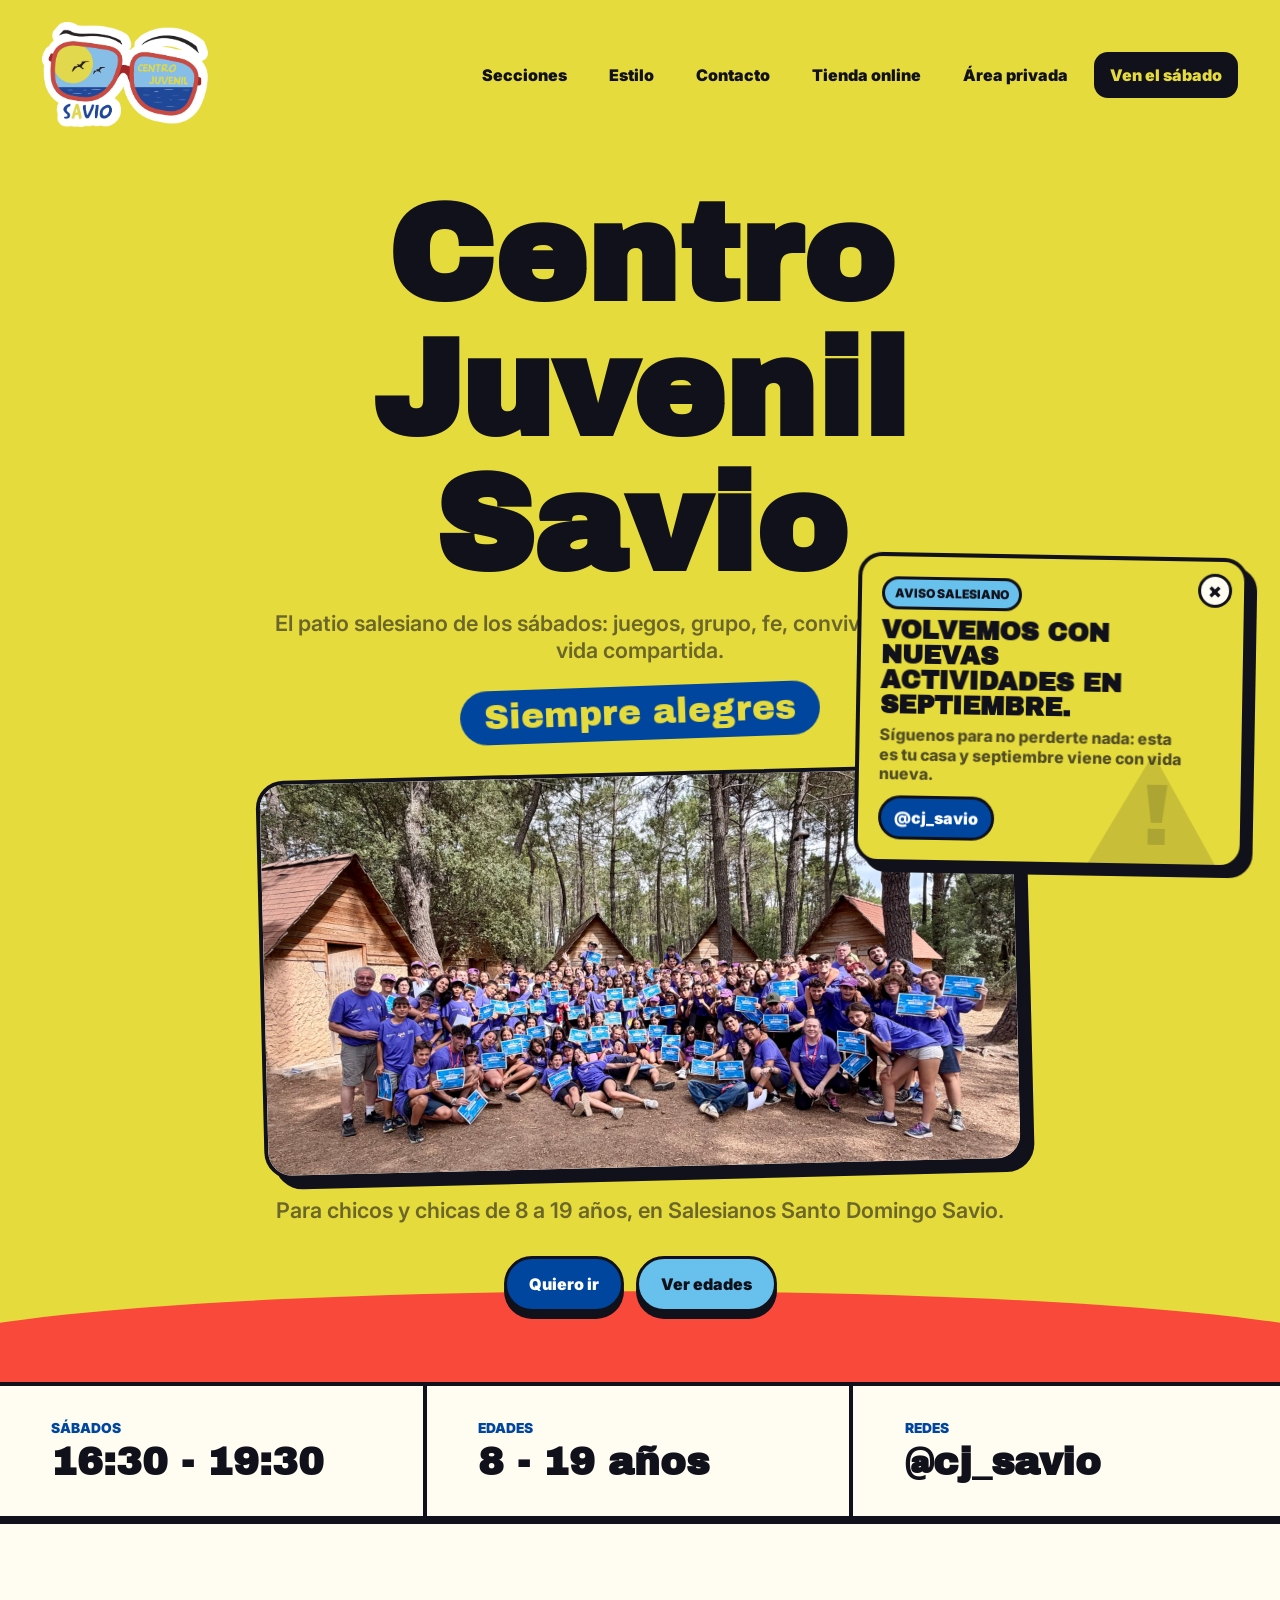
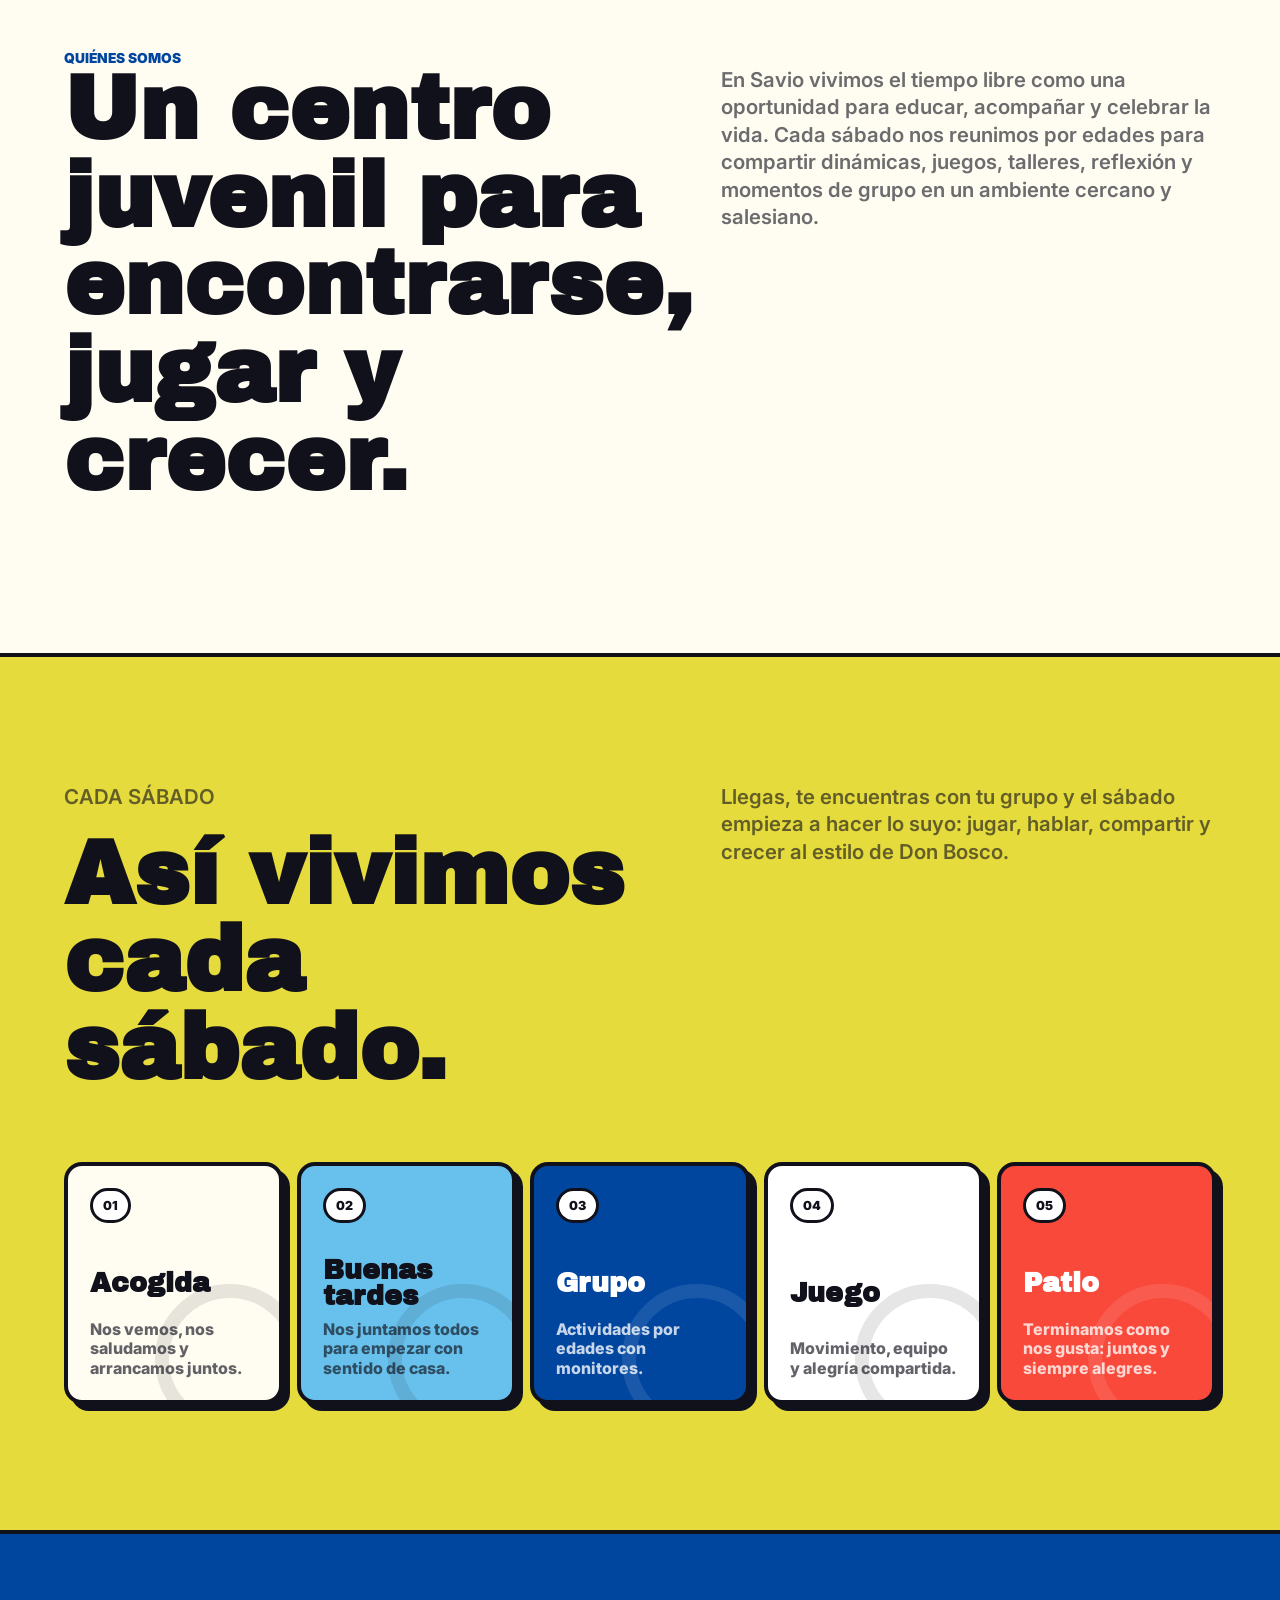
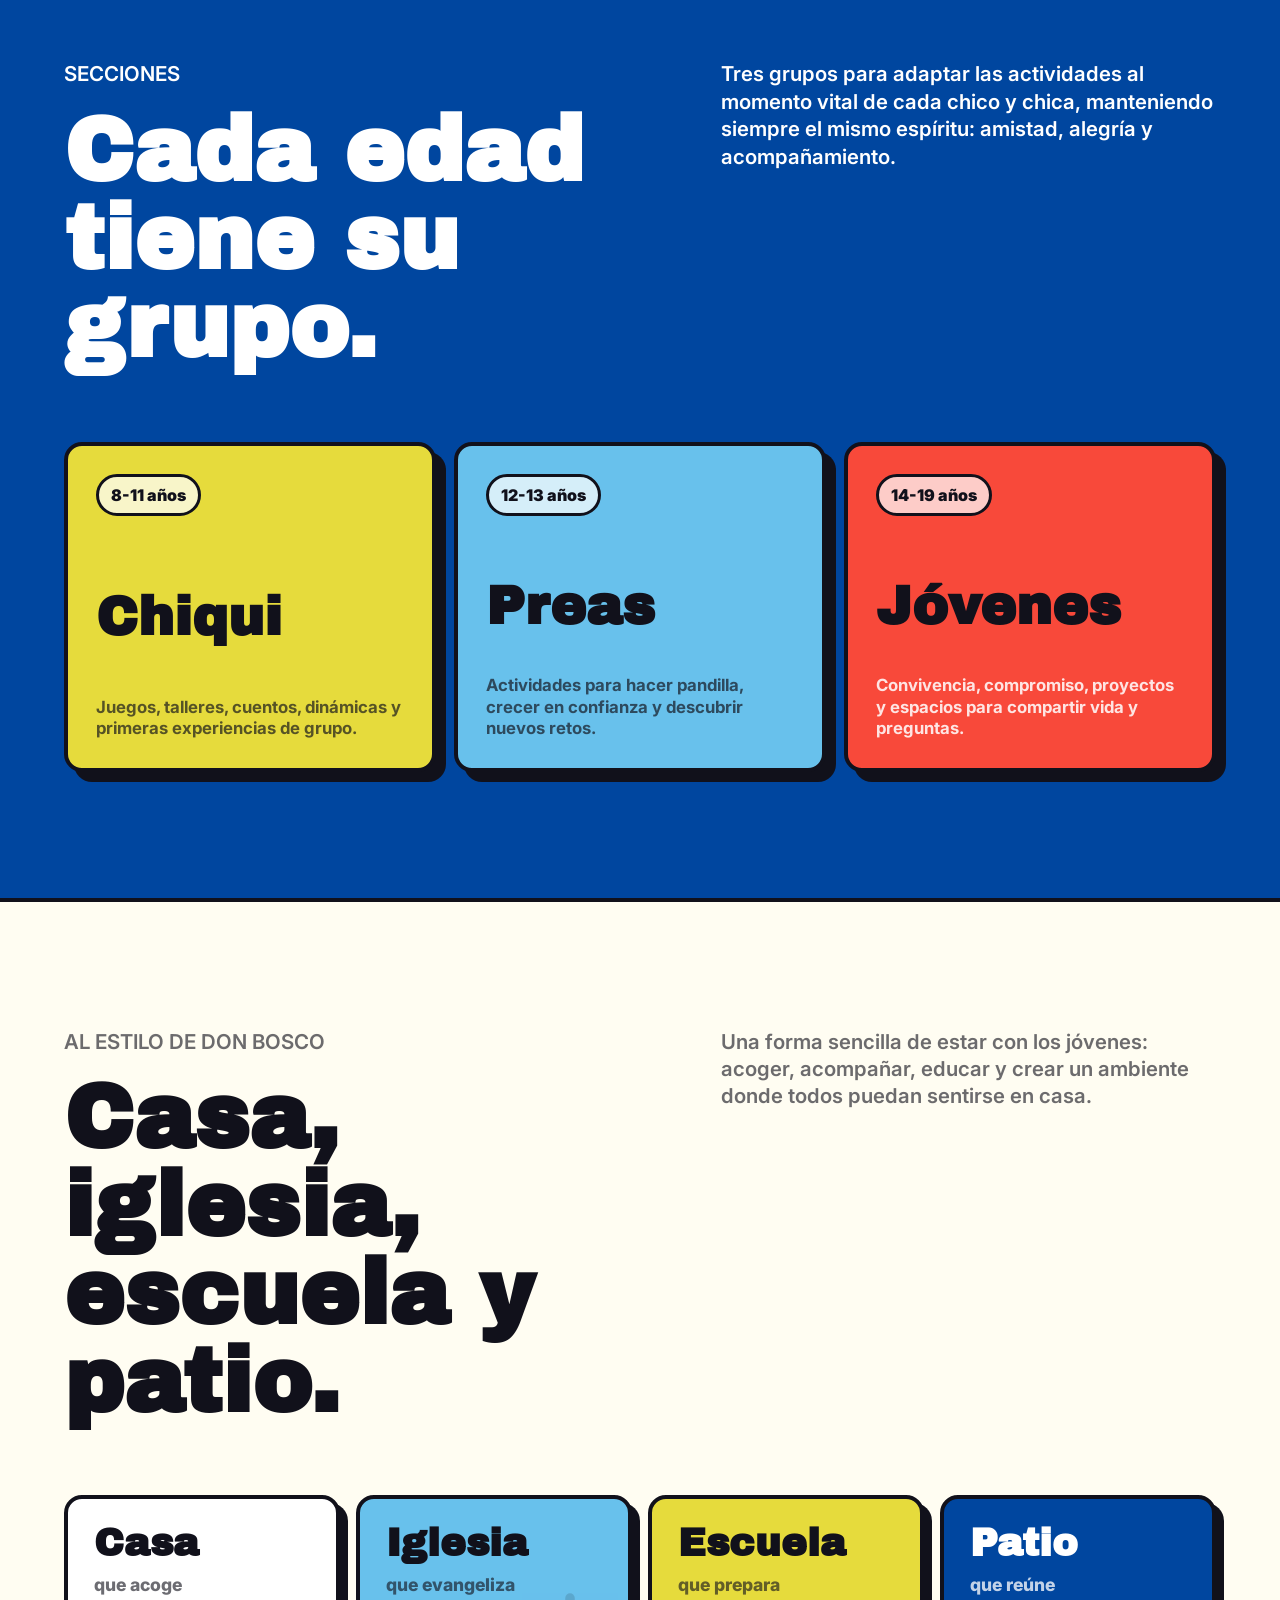
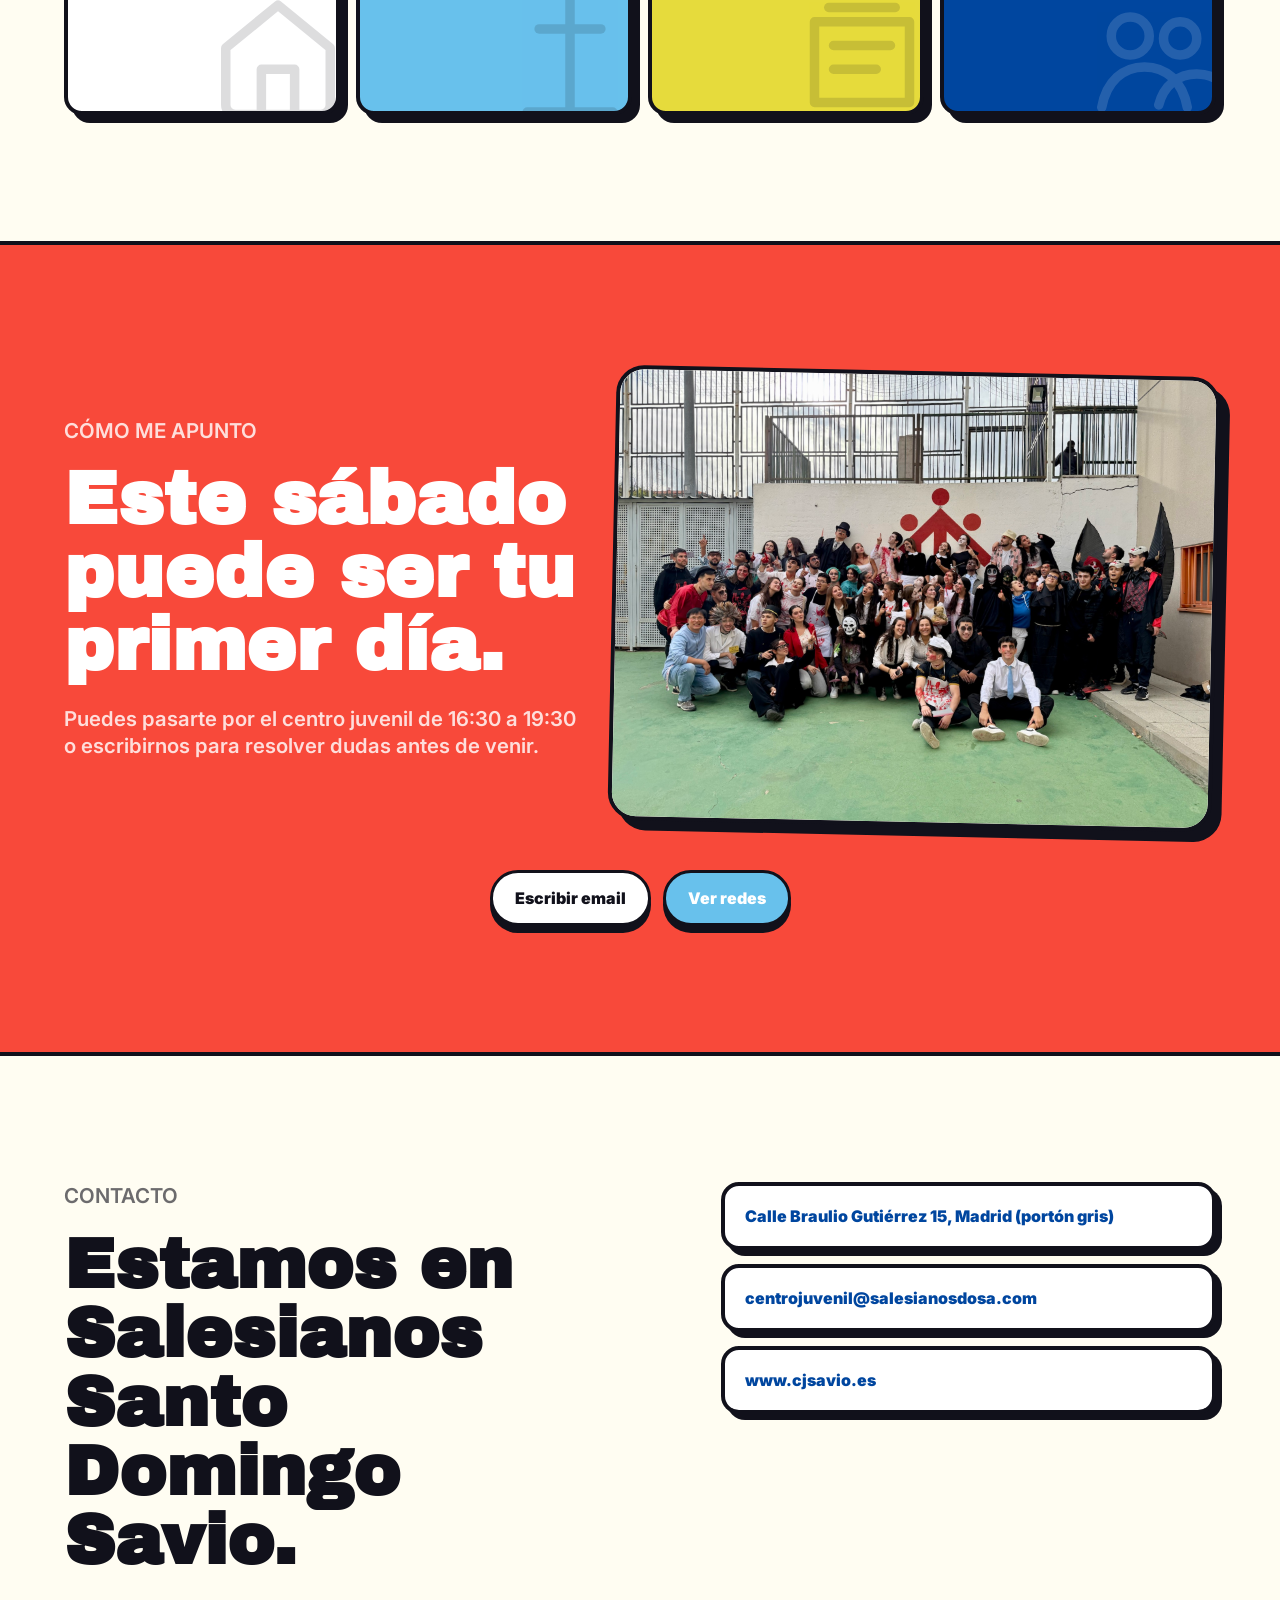
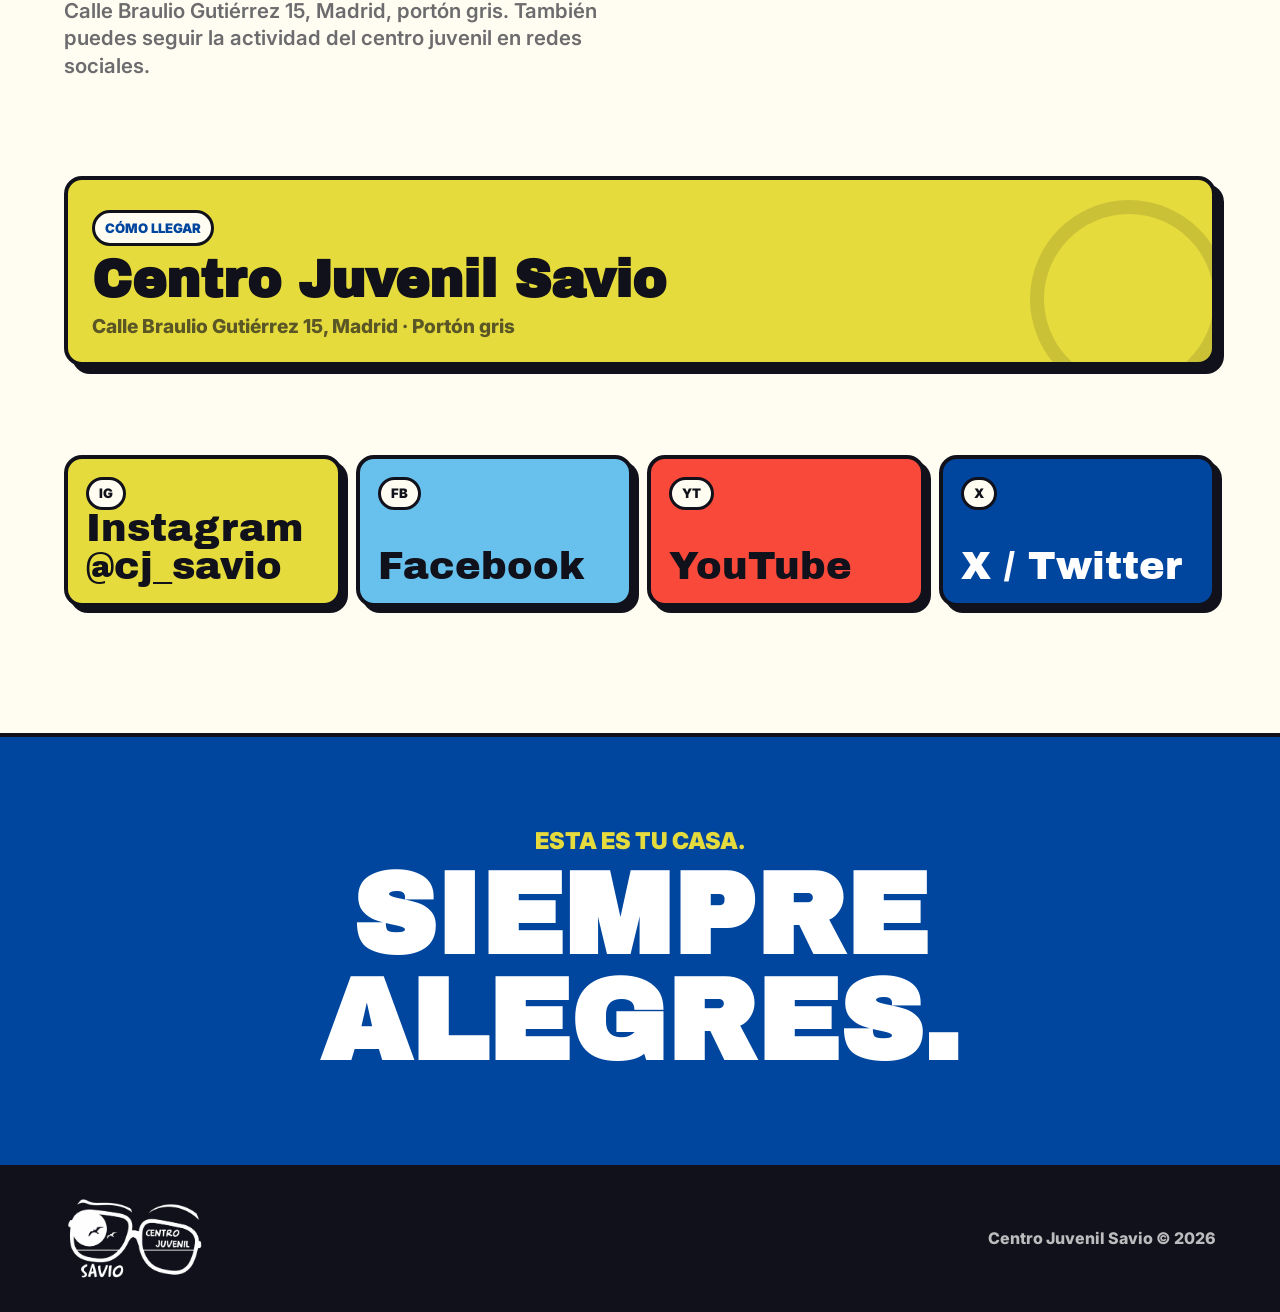
==== commit ac6fcb88: "Update Saturday section headline" ====
--- a/index.html
+++ b/index.html
@@ -102,7 +102,7 @@
         <div class="section-heading compact">
           <div>
             <p class="section-kicker reveal">Cada sábado</p>
-            <h2 class="reveal pop">Un rato para volver a casa.</h2>
+            <h2 class="reveal pop">Así vivimos cada sábado.</h2>
           </div>
           <p class="reveal">
             Llegas, te encuentras con tu grupo y el sábado empieza a hacer lo suyo: jugar, hablar, compartir y crecer
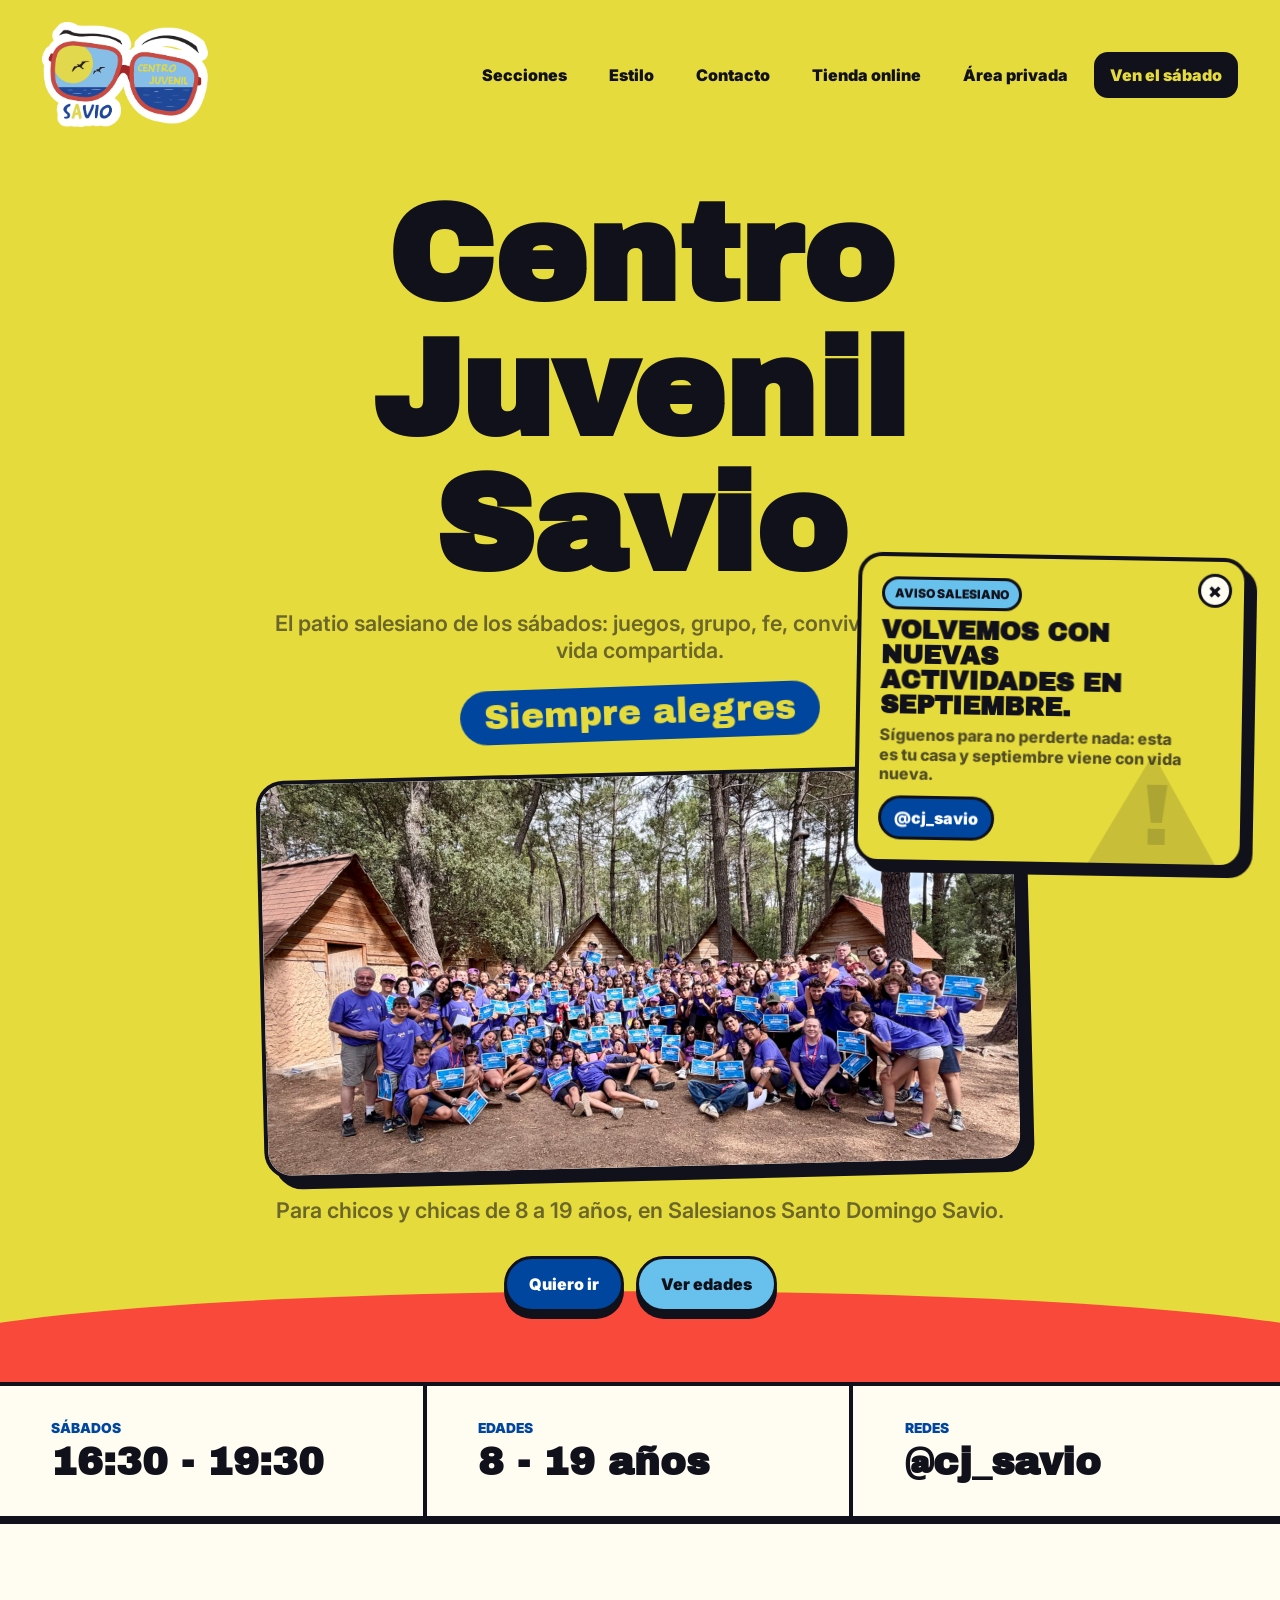
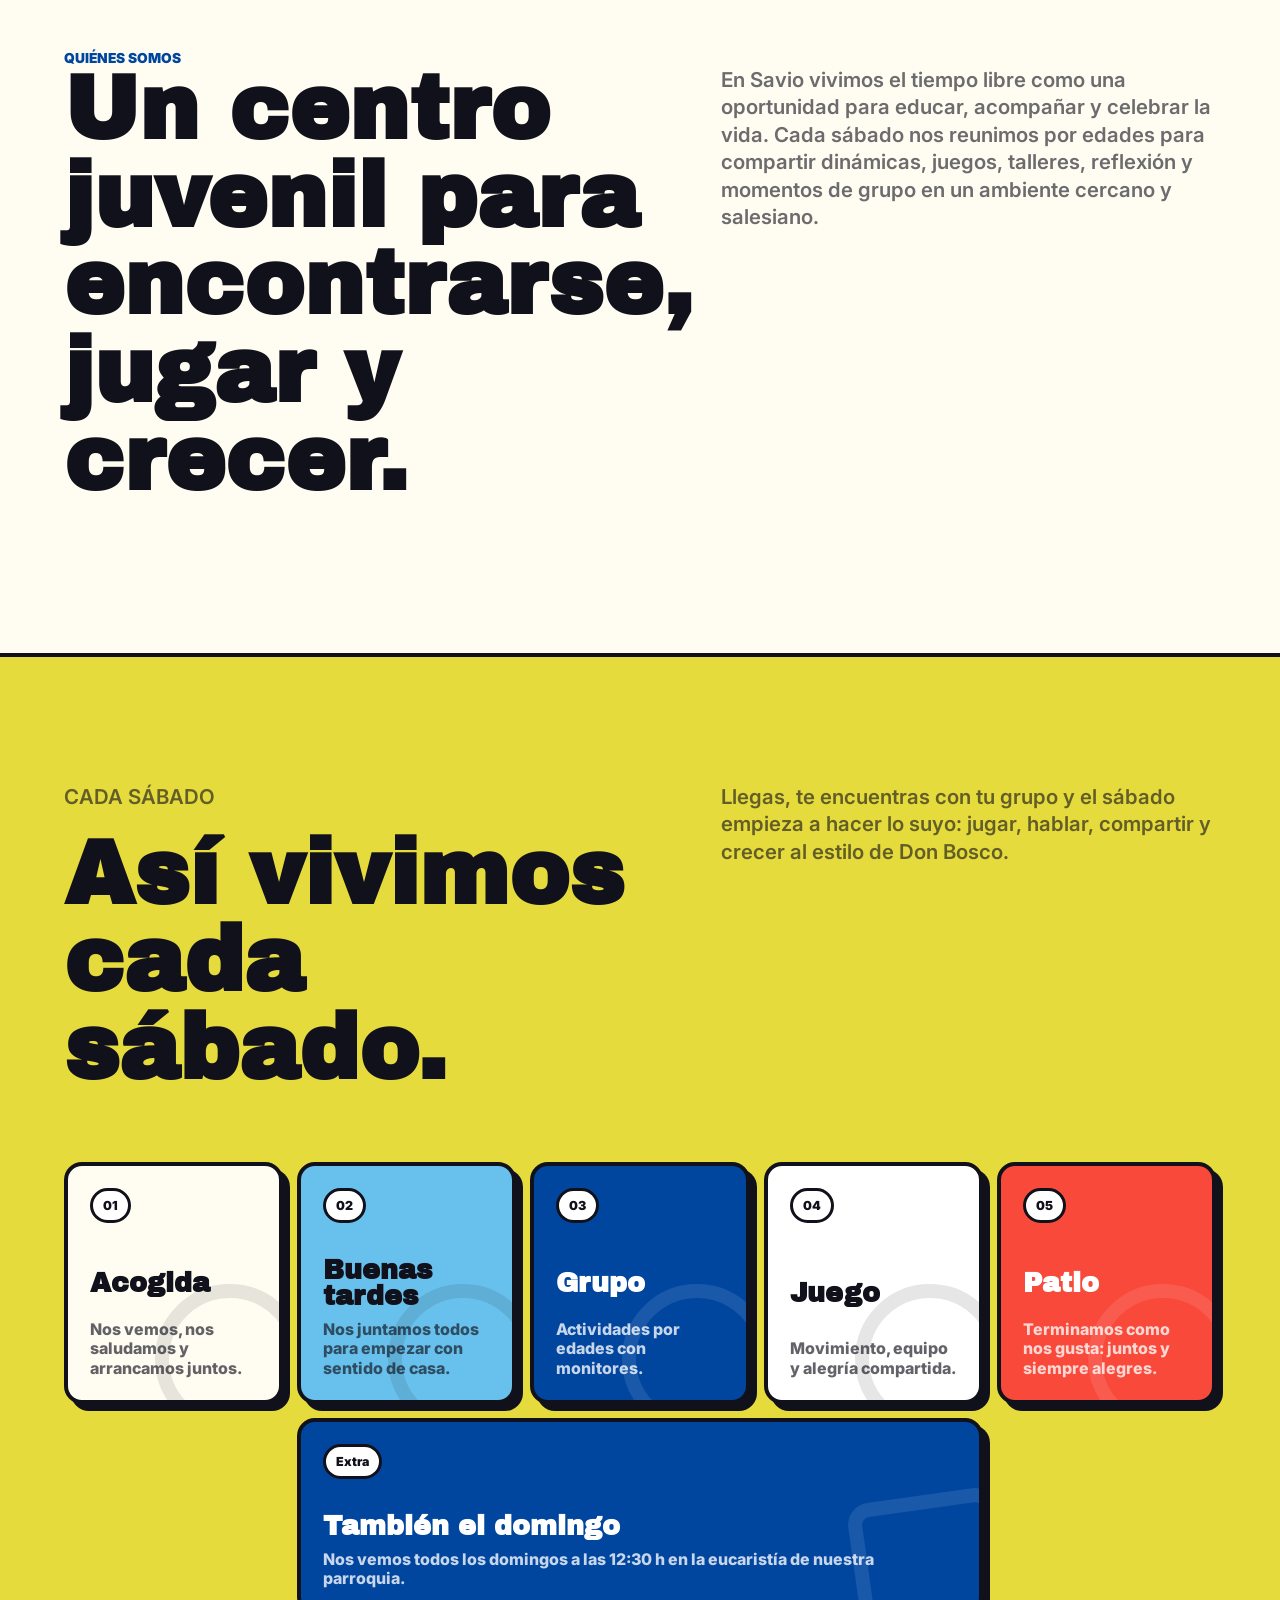
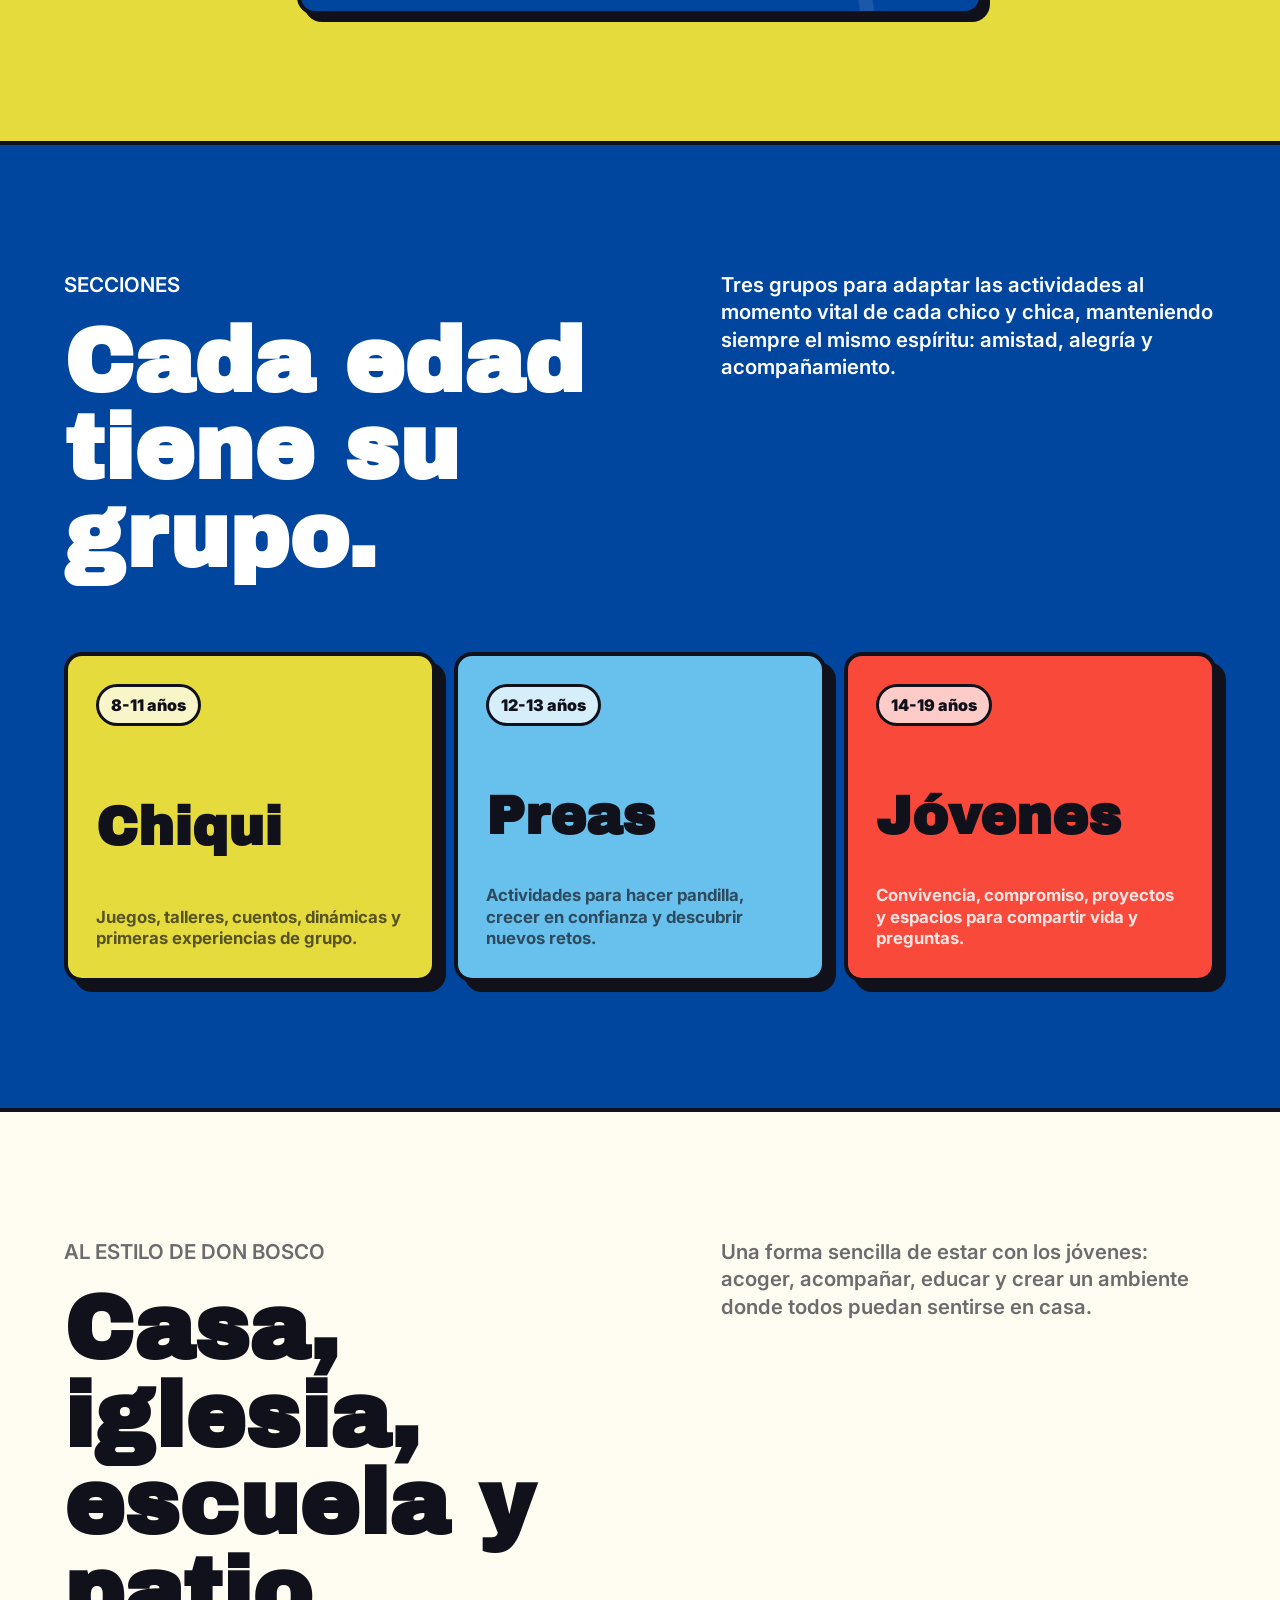
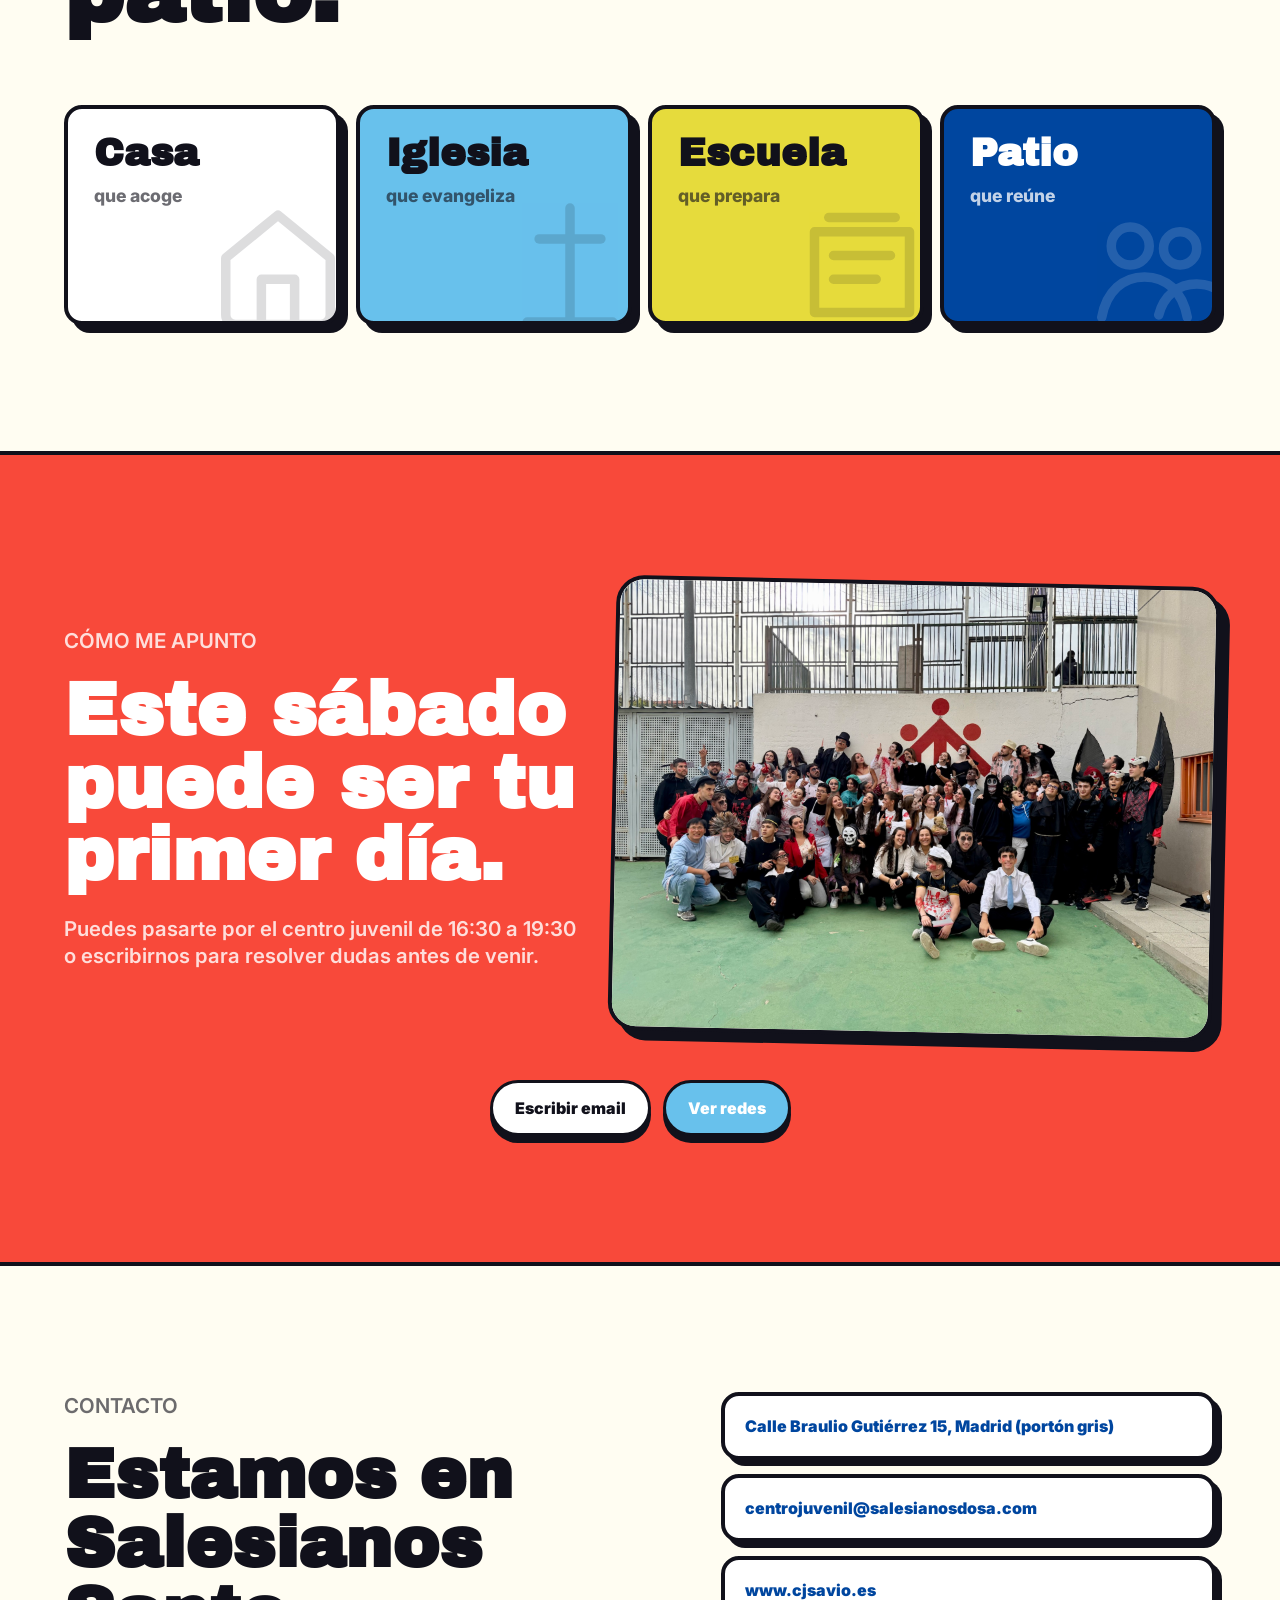
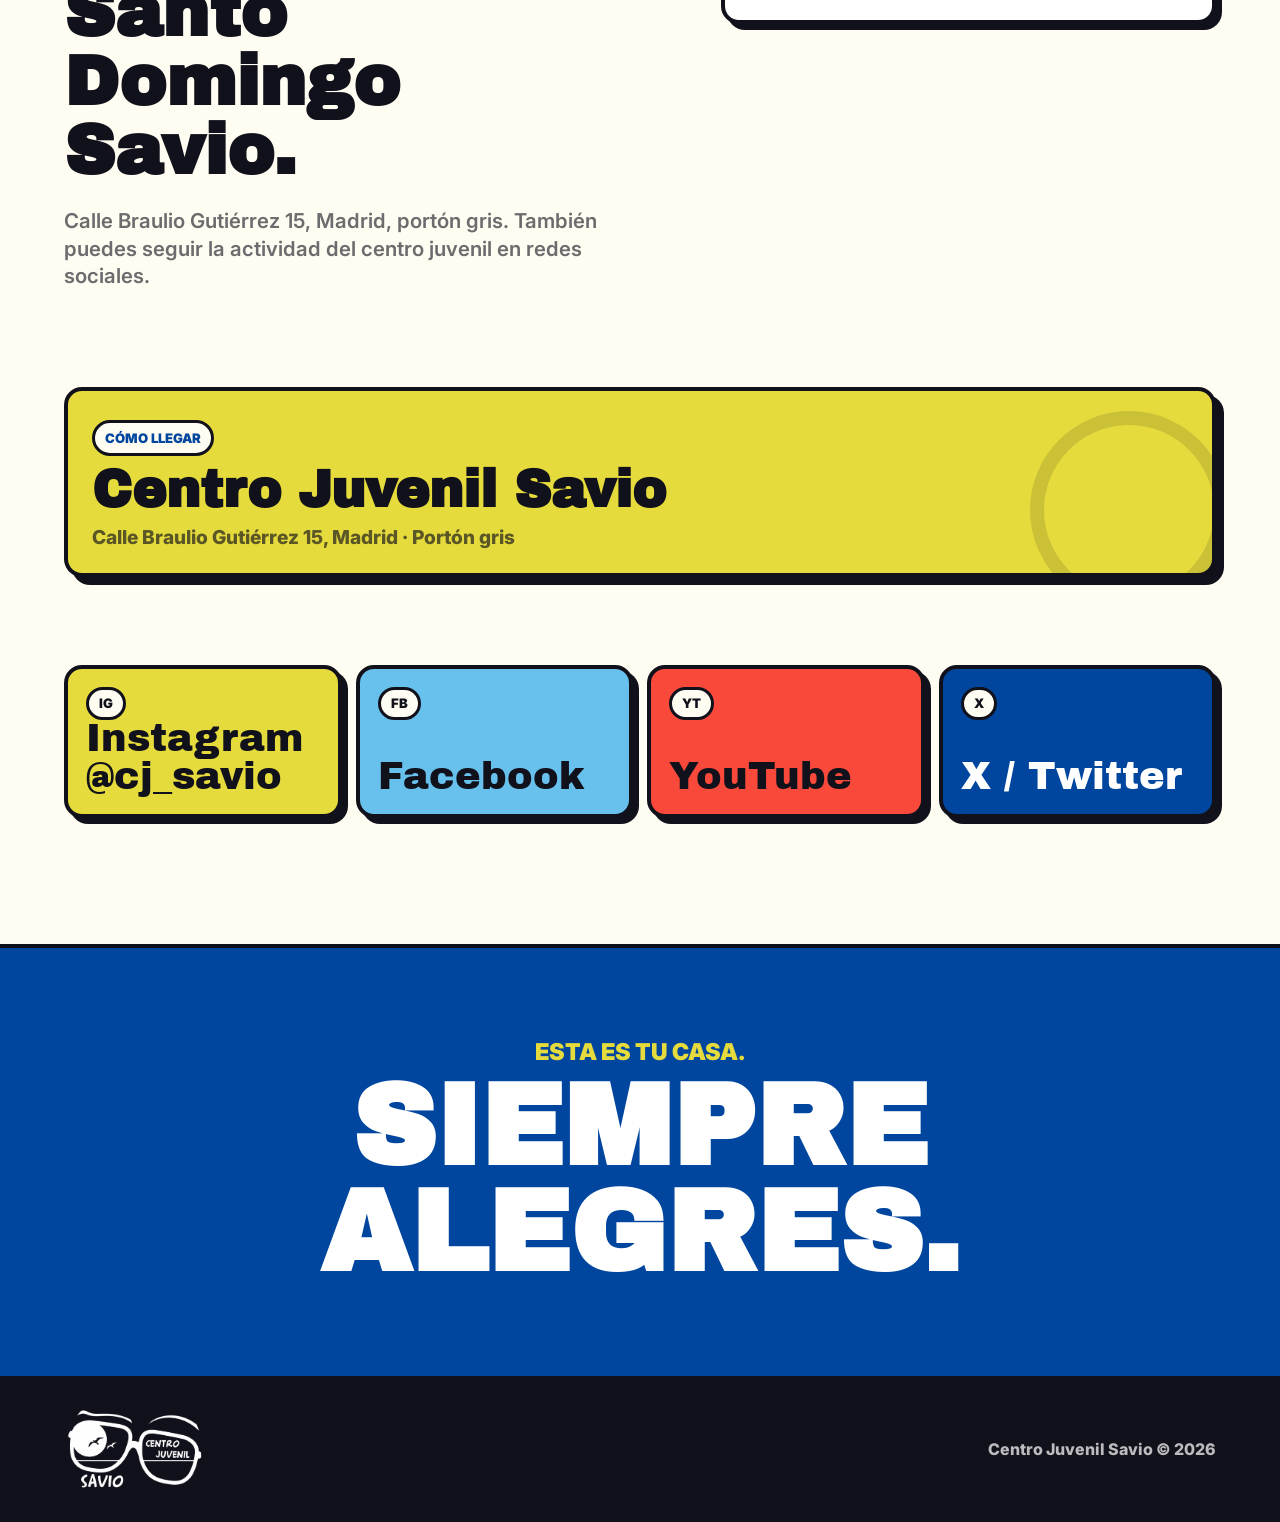
==== commit f1788877: "Add Sunday card and widen shop cards" ====
--- a/index.html
+++ b/index.html
@@ -135,6 +135,11 @@
             <strong>Patio</strong>
             <p>Terminamos como nos gusta: juntos y siempre alegres.</p>
           </article>
+          <article class="saturday-extra reveal">
+            <span>Extra</span>
+            <strong>También el domingo</strong>
+            <p>Nos vemos todos los domingos a las 12:30 h en la eucaristía de nuestra parroquia.</p>
+          </article>
         </div>
       </section>
 
--- a/styles.css
+++ b/styles.css
@@ -593,6 +593,18 @@
   background: var(--red);
 }
 
+.saturday-flow .saturday-extra {
+  grid-column: 2 / span 3;
+  min-height: 185px;
+  color: var(--white);
+  background: var(--blue);
+}
+
+.saturday-flow .saturday-extra::after {
+  border-radius: 22px;
+  transform: rotate(-8deg);
+}
+
 .saturday-flow span,
 .saturday-flow strong,
 .saturday-flow p {
@@ -627,7 +639,8 @@
 }
 
 .saturday-flow article:nth-child(3) p,
-.saturday-flow article:nth-child(5) p {
+.saturday-flow article:nth-child(5) p,
+.saturday-flow .saturday-extra p {
   color: rgba(255, 255, 255, 0.78);
 }
 
@@ -1104,19 +1117,121 @@
 .shop-content {
   display: grid;
   justify-items: center;
-  width: min(980px, 100%);
-}
-
-.shop-content h1 {
-  max-width: 10ch;
-  margin: 12px 0 20px;
+  width: min(1320px, 100%);
+}
+
+.shop-title {
+  display: inline-grid;
+  grid-template-columns: auto minmax(0, max-content);
+  align-items: end;
+  justify-content: center;
+  gap: clamp(12px, 2vw, 22px);
+  margin-bottom: 18px;
+  overflow: hidden;
+}
+
+.shop-title.is-visible {
+  transform: none;
+}
+
+.shop-title h1 {
+  max-width: none;
+  margin: 0;
+  animation: titleFromCart 760ms 180ms cubic-bezier(0.2, 0.8, 0.2, 1) both;
+}
+
+.cart-icon {
+  position: relative;
+  display: block;
+  width: clamp(66px, 8vw, 104px);
+  height: clamp(58px, 7vw, 88px);
+  animation: cartRollIn 760ms cubic-bezier(0.2, 0.8, 0.2, 1) both;
+}
+
+.cart-icon::before {
+  content: "";
+  position: absolute;
+  left: 7%;
+  right: 9%;
+  bottom: 22%;
+  height: 46%;
+  border: 5px solid var(--ink);
+  border-radius: 9px 9px 16px 16px;
+  background: var(--sky);
+  transform: skewX(-8deg);
+}
+
+.cart-icon::after {
+  content: "";
+  position: absolute;
+  left: 2%;
+  top: 10%;
+  width: 34%;
+  height: 5px;
+  border-radius: 999px;
+  background: var(--ink);
+  transform: rotate(20deg);
+}
+
+.cart-icon span::before,
+.cart-icon span::after {
+  content: "";
+  position: absolute;
+  bottom: 2px;
+  width: 17px;
+  height: 17px;
+  border: 4px solid var(--ink);
+  border-radius: 50%;
+  background: var(--yellow);
+}
+
+.cart-icon span::before {
+  left: 28%;
+}
+
+.cart-icon span::after {
+  right: 16%;
+}
+
+@keyframes cartRollIn {
+  from {
+    opacity: 0;
+    transform: translateX(-140px) rotate(-12deg);
+  }
+
+  72% {
+    opacity: 1;
+    transform: translateX(8px) rotate(3deg);
+  }
+
+  to {
+    opacity: 1;
+    transform: translateX(0) rotate(0);
+  }
+}
+
+@keyframes titleFromCart {
+  from {
+    opacity: 0;
+    transform: translateX(-42px) translateY(18px) scale(0.92);
+  }
+
+  72% {
+    opacity: 1;
+    transform: translateX(5px) translateY(-5px) scale(1.02);
+  }
+
+  to {
+    opacity: 1;
+    transform: translateX(0) translateY(0) scale(1);
+  }
 }
 
 .product-grid {
   display: grid;
-  grid-template-columns: repeat(2, minmax(0, 1fr));
-  gap: 22px;
-  width: min(1040px, 100%);
+  grid-template-columns: repeat(3, minmax(0, 1fr));
+  gap: 20px;
+  width: min(1320px, 100%);
   margin: 24px 0 36px;
   text-align: left;
 }
@@ -1137,11 +1252,16 @@
   transform: rotate(1deg);
 }
 
+.product-card:nth-child(3) {
+  transform: rotate(-0.6deg);
+}
+
 .product-image {
   min-height: 260px;
   display: grid;
   place-items: center;
   border-bottom: 4px solid var(--ink);
+  overflow: hidden;
 }
 
 .product-image-large {
@@ -1154,6 +1274,33 @@
   font-family: "Archivo Black", Impact, sans-serif;
   font-size: clamp(2rem, 4.8vw, 4.4rem);
   text-transform: uppercase;
+}
+
+.product-photo img {
+  width: 100%;
+  height: 300px;
+  object-fit: cover;
+  object-position: center 38%;
+}
+
+.product-pack-photo {
+  grid-template-columns: repeat(2, minmax(0, 1fr));
+  background: var(--ink);
+}
+
+.product-pack-photo img {
+  width: 100%;
+  height: 300px;
+  object-fit: cover;
+}
+
+.product-pack-photo img:first-child {
+  border-right: 4px solid var(--ink);
+  object-position: center 42%;
+}
+
+.product-pack-photo img:last-child {
+  object-position: center 34%;
 }
 
 .product-shirt {
@@ -1170,6 +1317,22 @@
     radial-gradient(circle at 50% 28%, var(--paper) 0 12%, transparent 13%),
     linear-gradient(var(--yellow) 0 0) center 60% / 52% 62% no-repeat,
     var(--sky);
+}
+
+.product-pack {
+  color: var(--ink);
+  background:
+    linear-gradient(135deg, rgba(124, 58, 168, 0.92) 0 49%, transparent 50%) left / 50% 100% no-repeat,
+    linear-gradient(135deg, transparent 0 49%, rgba(47, 170, 101, 0.9) 50%) right / 50% 100% no-repeat,
+    var(--yellow);
+}
+
+.product-pack span {
+  max-width: 8ch;
+  color: var(--white);
+  font-size: clamp(1.7rem, 3.1vw, 3.25rem);
+  line-height: 0.95;
+  text-align: center;
 }
 
 .product-info {
@@ -1208,17 +1371,23 @@
 }
 
 .product-footer strong {
+  white-space: nowrap;
   font-family: "Archivo Black", Impact, sans-serif;
   font-size: clamp(1.7rem, 3vw, 2.5rem);
 }
 
+.product-footer .button {
+  flex: 0 0 auto;
+  white-space: nowrap;
+}
+
 .product-detail {
   min-height: 100svh;
   display: grid;
   grid-template-columns: minmax(0, 1fr) minmax(360px, 0.72fr);
   gap: clamp(24px, 5vw, 72px);
-  align-items: center;
-  padding: 142px clamp(18px, 5vw, 72px) 80px;
+  align-items: start;
+  padding: 176px clamp(18px, 5vw, 72px) 80px;
 }
 
 .product-preview,
@@ -1233,12 +1402,54 @@
   overflow: hidden;
 }
 
+.product-gallery {
+  display: grid;
+  grid-template-columns: repeat(2, minmax(0, 1fr));
+  gap: 0;
+  background: var(--ink);
+}
+
+.product-gallery img,
+.gallery-placeholder {
+  width: 100%;
+  height: clamp(280px, 31vw, 430px);
+  border: 0;
+  background-color: var(--paper);
+  object-fit: cover;
+  object-position: center;
+}
+
+.product-gallery img:nth-child(odd),
+.gallery-placeholder:nth-child(odd) {
+  border-right: 4px solid var(--ink);
+}
+
+.pack-gallery img:nth-child(-n + 2),
+.pack-gallery .gallery-placeholder:nth-child(-n + 2) {
+  border-bottom: 4px solid var(--ink);
+}
+
+.gallery-placeholder {
+  display: grid;
+  place-items: center;
+  padding: 20px;
+}
+
+.gallery-placeholder span {
+  max-width: 8ch;
+  font-family: "Archivo Black", Impact, sans-serif;
+  font-size: clamp(1.8rem, 3.2vw, 3.7rem);
+  line-height: 0.95;
+  text-align: center;
+  text-transform: uppercase;
+}
+
 .product-form {
   padding: clamp(22px, 4vw, 42px);
 }
 
 .product-form h1 {
-  max-width: 8ch;
+  max-width: 10ch;
   margin: 10px 0 18px;
   font-size: clamp(3rem, 6vw, 5.6rem);
 }
@@ -1285,7 +1496,7 @@
 
 .option-grid {
   display: grid;
-  grid-template-columns: repeat(4, minmax(0, 1fr));
+  grid-template-columns: repeat(5, minmax(0, 1fr));
   gap: 10px;
 }
 
@@ -1538,6 +1749,10 @@
     min-height: 205px;
   }
 
+  .saturday-flow .saturday-extra {
+    grid-column: auto;
+  }
+
   .age-card {
     min-height: 255px;
   }
@@ -1649,11 +1864,16 @@
     align-items: stretch;
     flex-direction: column;
   }
+
+  .option-grid {
+    grid-template-columns: repeat(2, minmax(0, 1fr));
+  }
 }
 
 @media (max-width: 980px) {
   .product-detail {
     grid-template-columns: 1fr;
+    padding-top: 132px;
   }
 }
 
@@ -1690,6 +1910,10 @@
 
 .product-card:nth-child(2).reveal.is-visible {
   transform: rotate(1deg) scale(1);
+}
+
+.product-card:nth-child(3).reveal.is-visible {
+  transform: rotate(-0.6deg) scale(1);
 }
 
 .quick-info .reveal:nth-child(2),
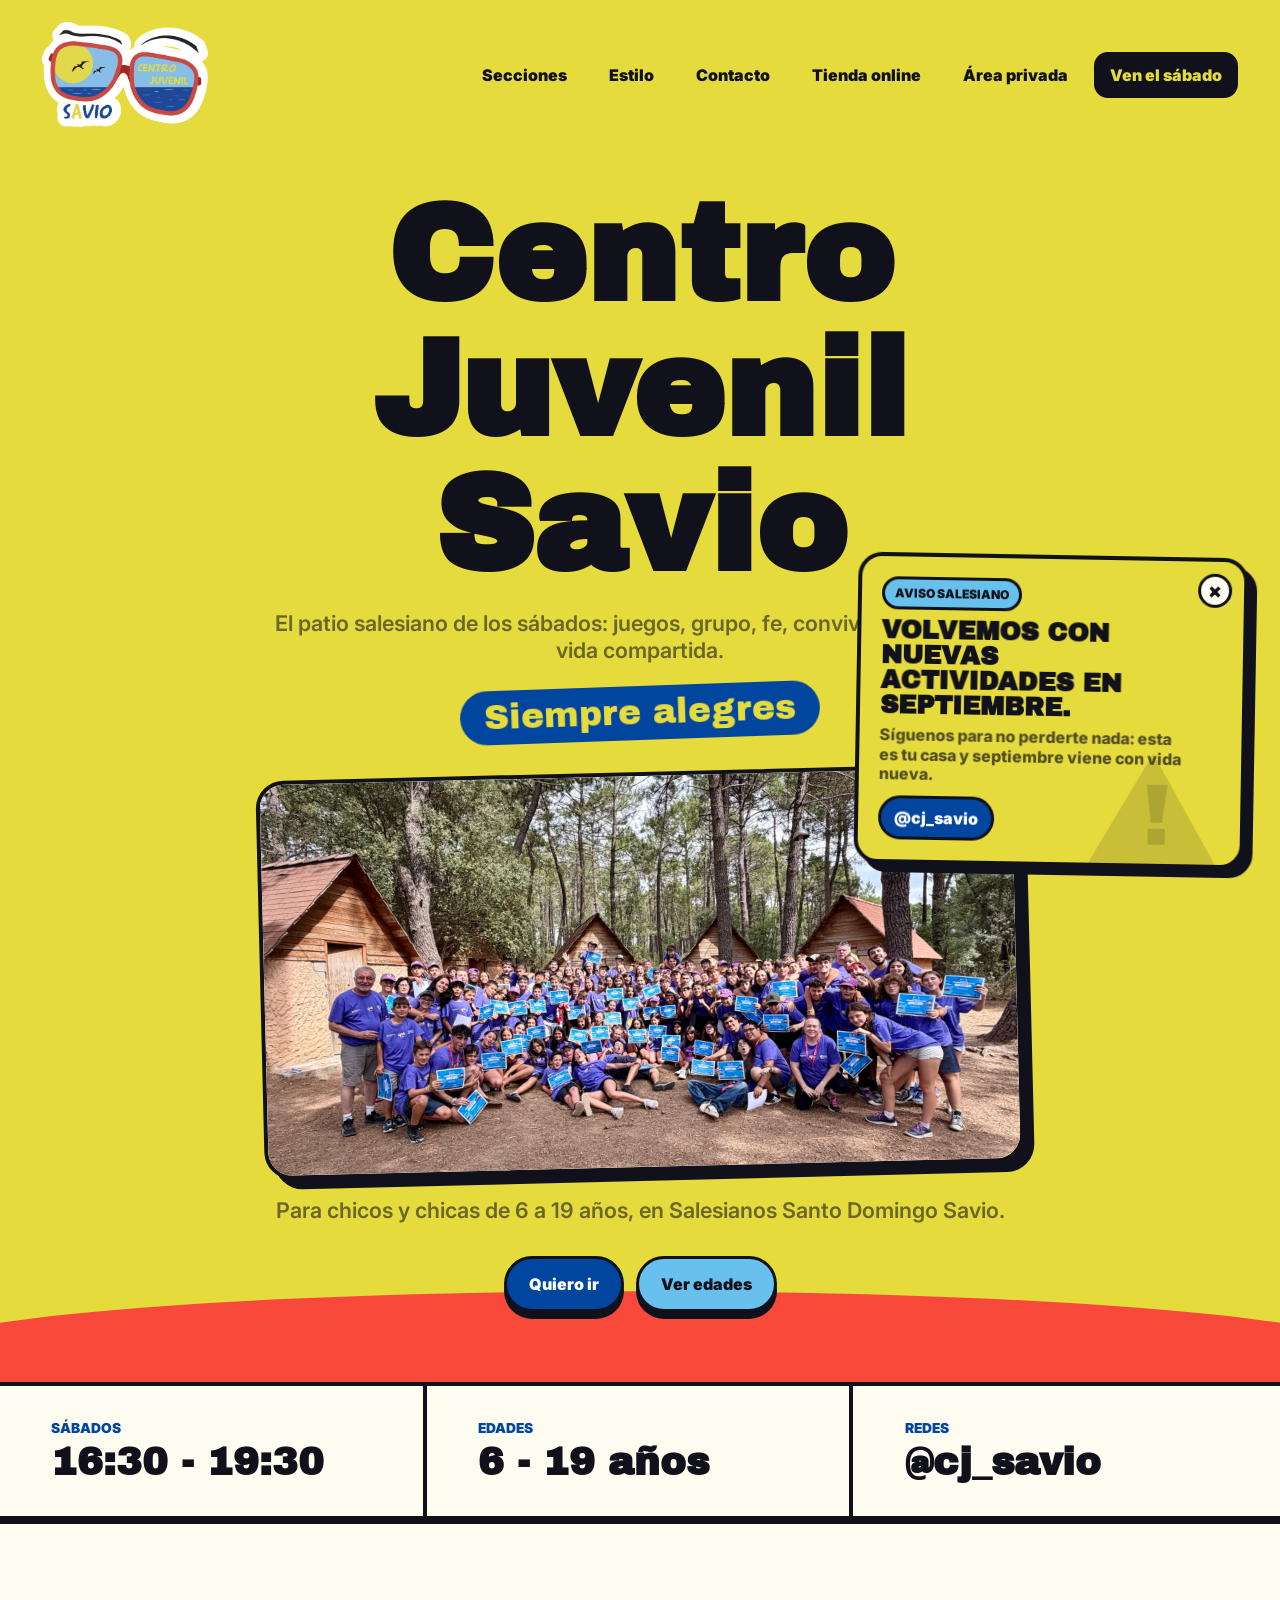
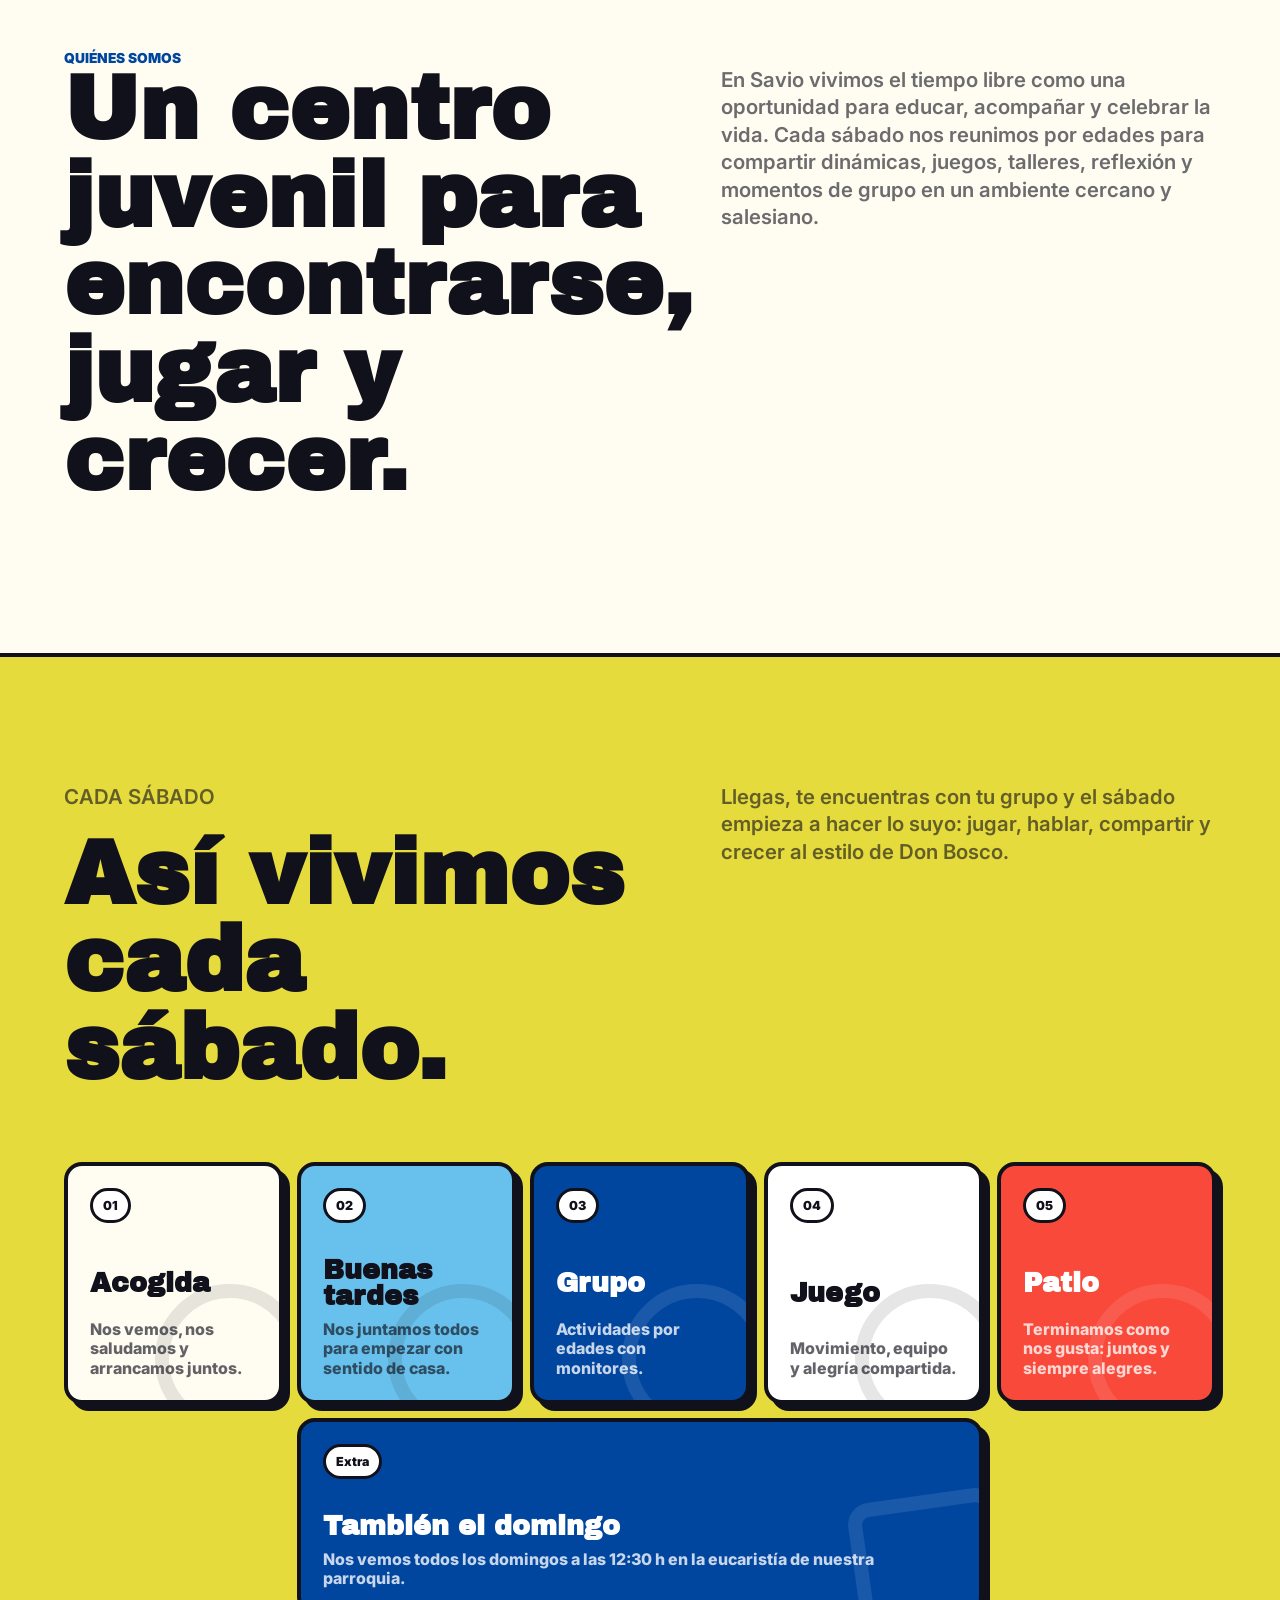
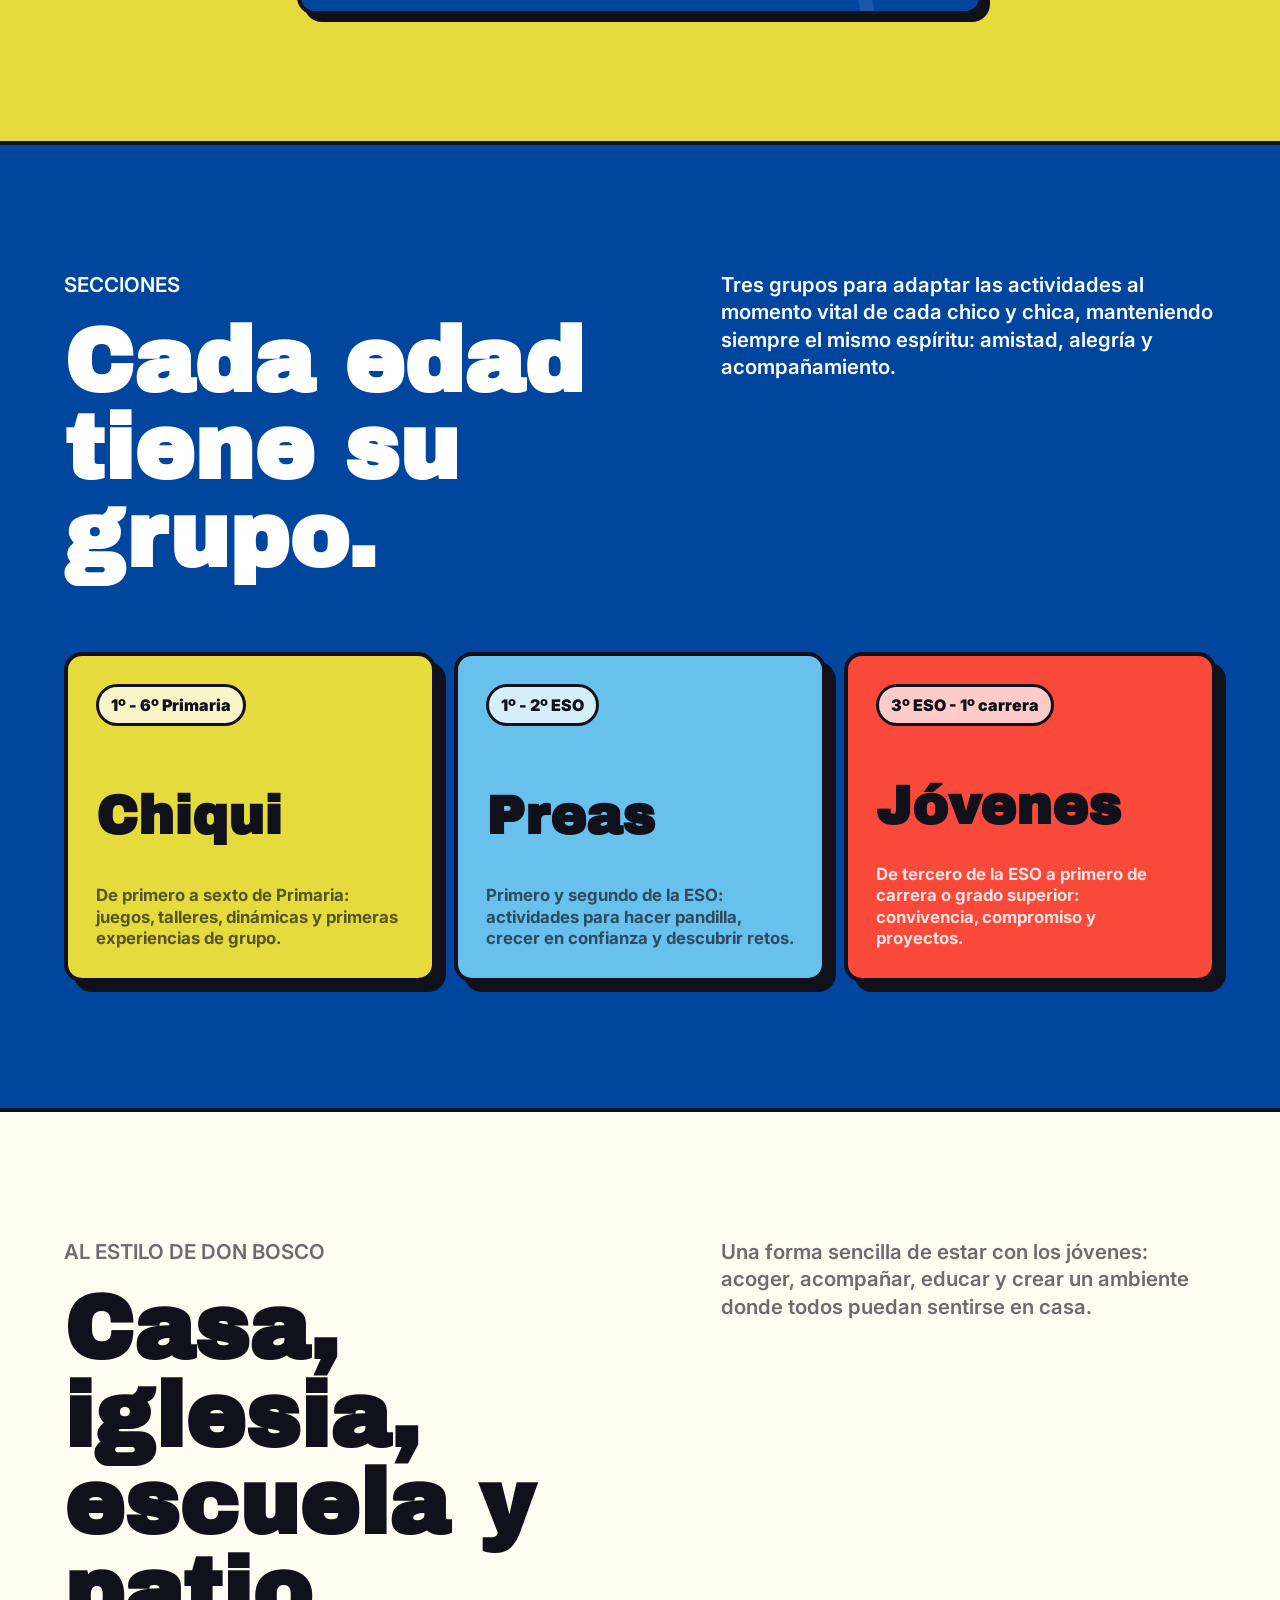
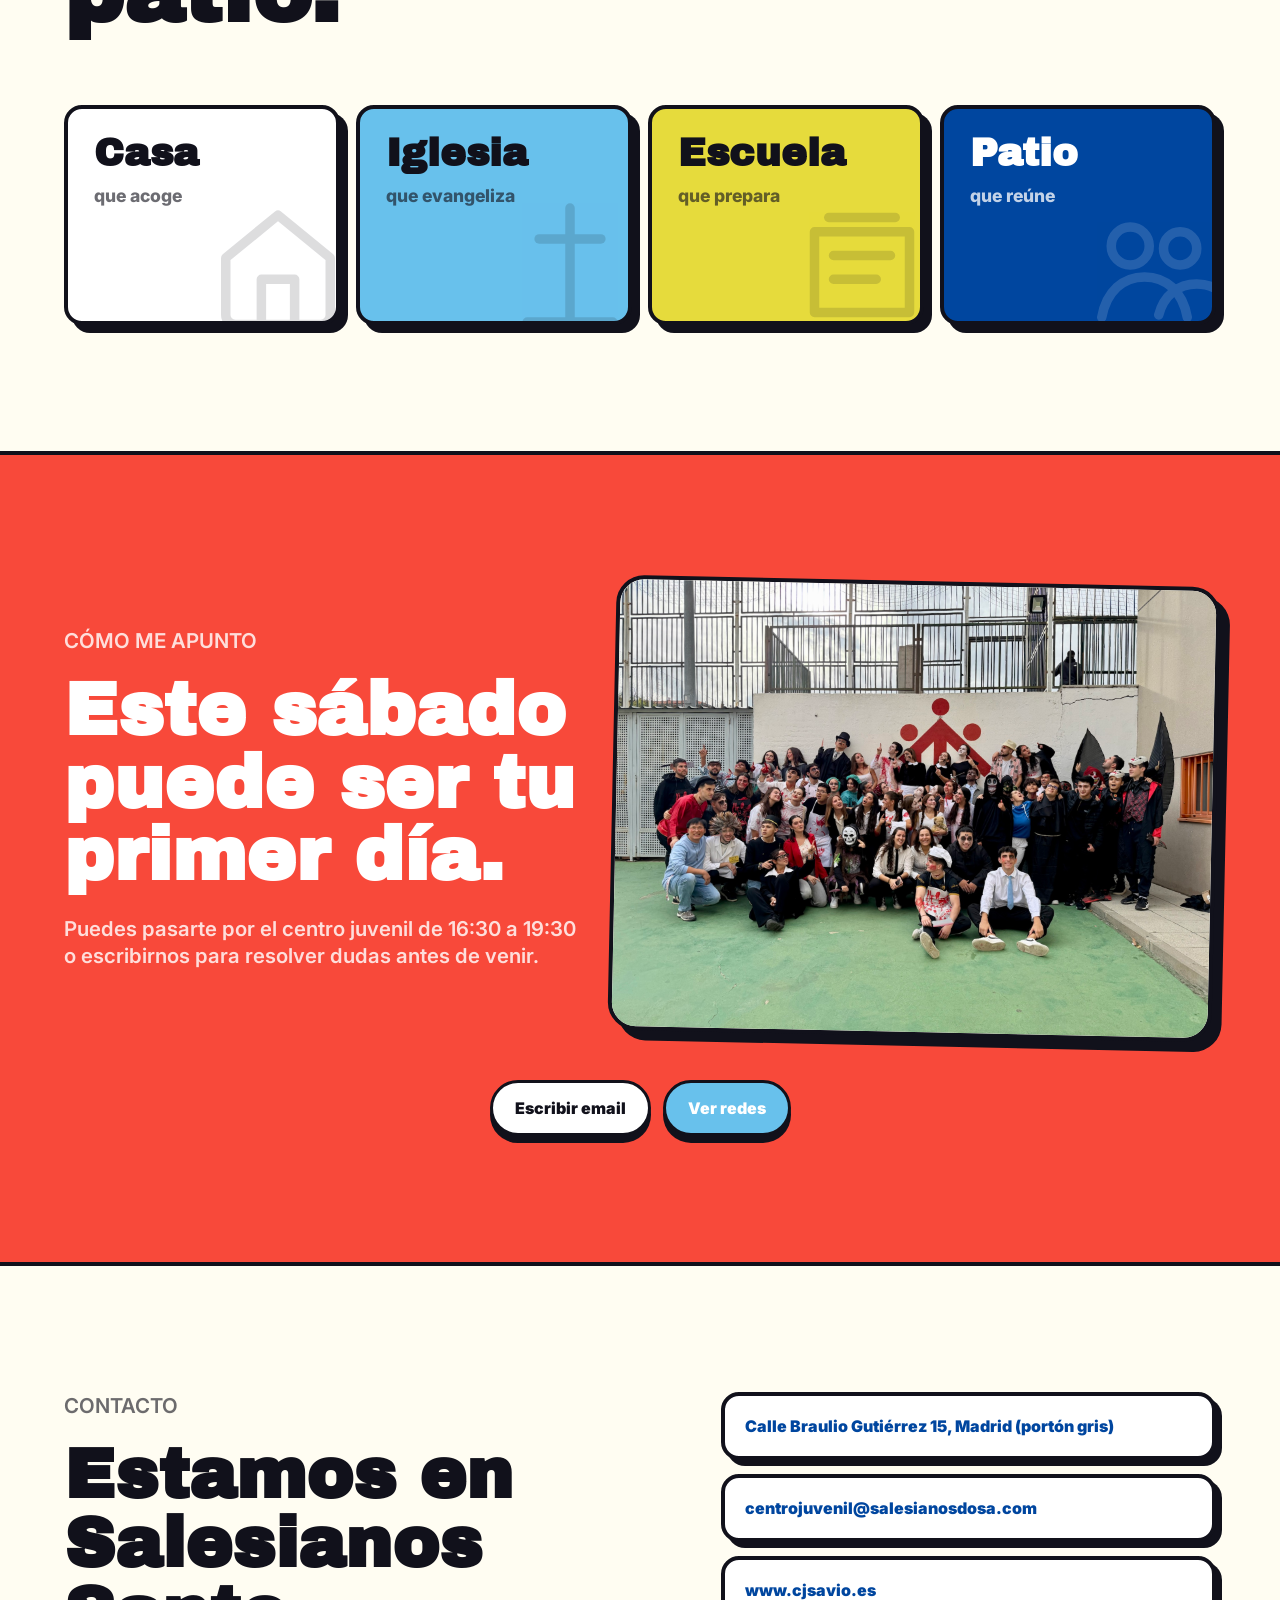
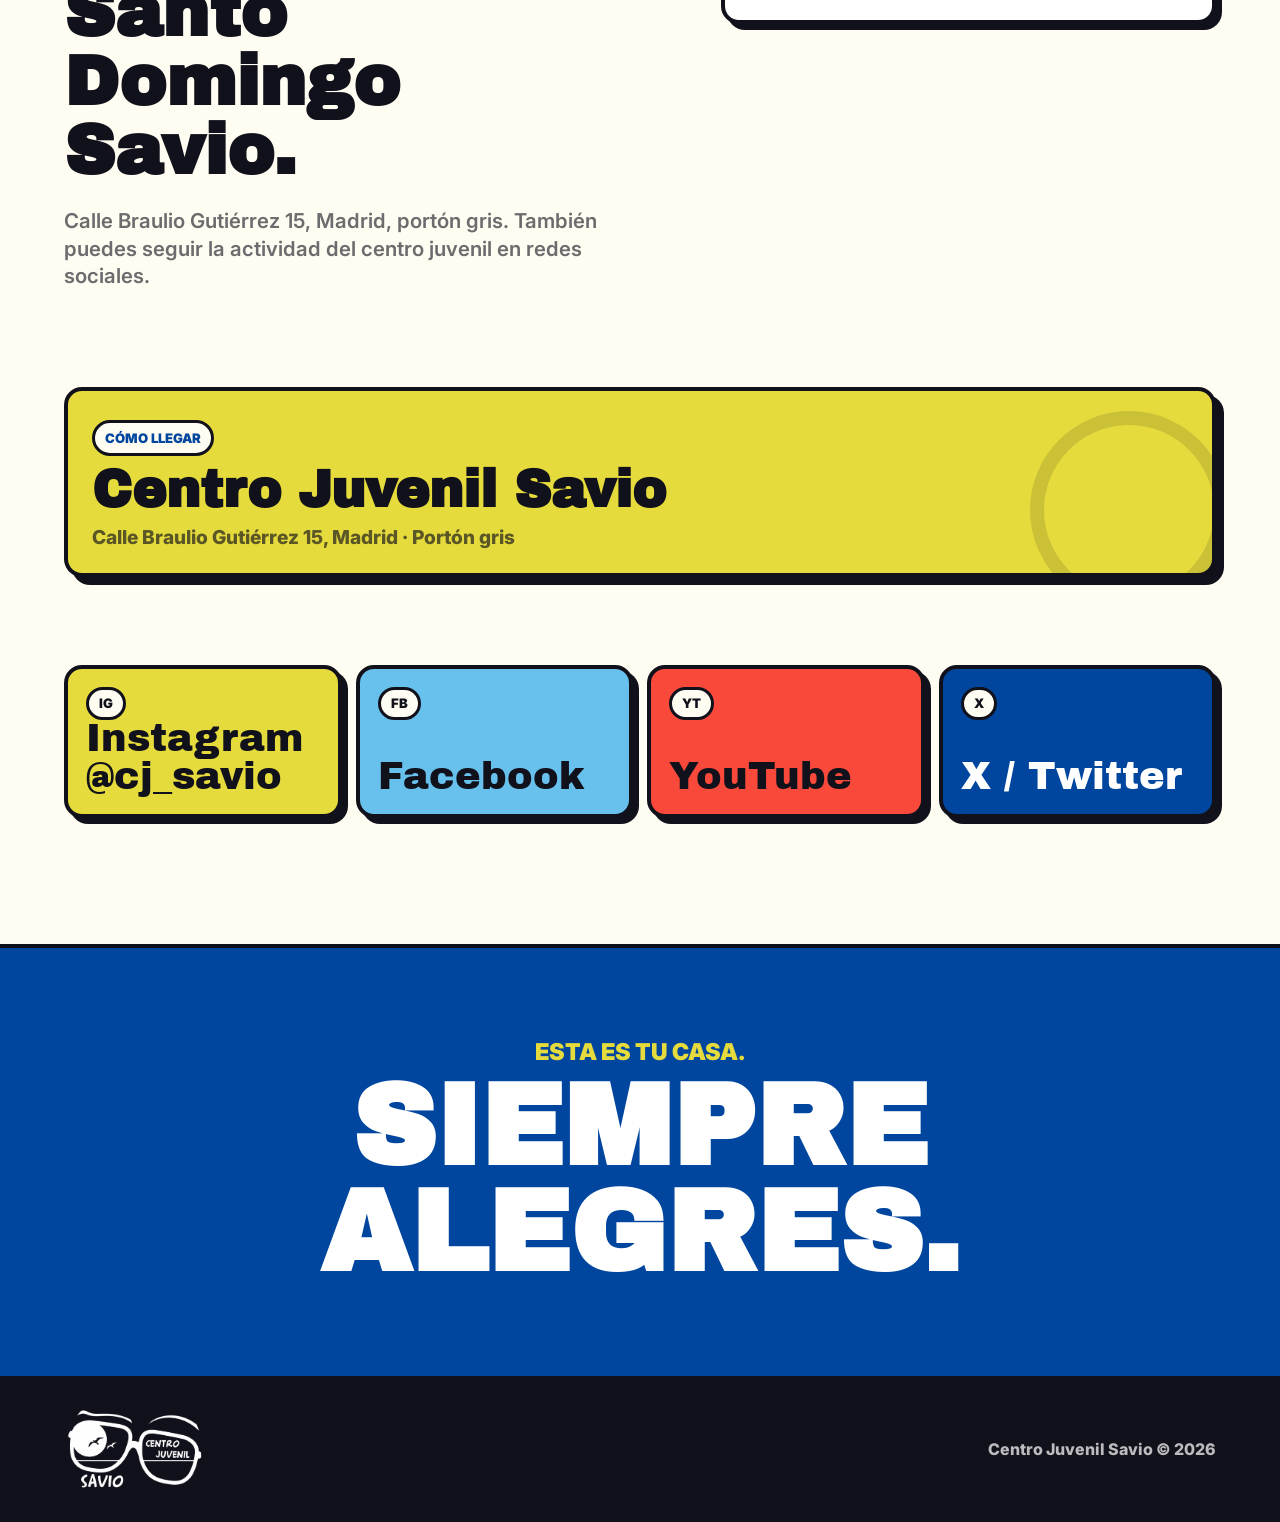
==== commit 92783bf3: "Update section ages and courses" ====
--- a/index.html
+++ b/index.html
@@ -62,7 +62,7 @@
             <img src="assets/foto-inicio.jpg" alt="Jóvenes del Centro Juvenil Savio" />
           </div>
           <p class="hero-copy reveal">
-            Para chicos y chicas de 8 a 19 años, en Salesianos Santo Domingo Savio.
+            Para chicos y chicas de 6 a 19 años, en Salesianos Santo Domingo Savio.
           </p>
           <div class="hero-actions" aria-label="Acciones principales">
             <a class="button primary" href="#apuntarse" data-label="Quiero ir">Quiero ir</a>
@@ -78,7 +78,7 @@
         </article>
         <article class="reveal">
           <span>Edades</span>
-          <strong>8 - 19 años</strong>
+          <strong>6 - 19 años</strong>
         </article>
         <article class="reveal">
           <span>Redes</span>
@@ -156,19 +156,19 @@
         </div>
         <div class="age-grid">
           <article class="age-card chiqui reveal">
-            <p>8-11 años</p>
+            <p>1º - 6º Primaria</p>
             <h3>Chiqui</h3>
-            <span>Juegos, talleres, cuentos, dinámicas y primeras experiencias de grupo.</span>
+            <span>De primero a sexto de Primaria: juegos, talleres, dinámicas y primeras experiencias de grupo.</span>
           </article>
           <article class="age-card preas reveal">
-            <p>12-13 años</p>
+            <p>1º - 2º ESO</p>
             <h3>Preas</h3>
-            <span>Actividades para hacer pandilla, crecer en confianza y descubrir nuevos retos.</span>
+            <span>Primero y segundo de la ESO: actividades para hacer pandilla, crecer en confianza y descubrir retos.</span>
           </article>
           <article class="age-card jovenes reveal">
-            <p>14-19 años</p>
+            <p>3º ESO - 1º carrera</p>
             <h3>Jóvenes</h3>
-            <span>Convivencia, compromiso, proyectos y espacios para compartir vida y preguntas.</span>
+            <span>De tercero de la ESO a primero de carrera o grado superior: convivencia, compromiso y proyectos.</span>
           </article>
         </div>
       </section>
--- a/styles.css
+++ b/styles.css
@@ -1121,11 +1121,8 @@
 }
 
 .shop-title {
-  display: inline-grid;
-  grid-template-columns: auto minmax(0, max-content);
-  align-items: end;
-  justify-content: center;
-  gap: clamp(12px, 2vw, 22px);
+  display: grid;
+  justify-items: center;
   margin-bottom: 18px;
   overflow: hidden;
 }
@@ -1135,95 +1132,52 @@
 }
 
 .shop-title h1 {
-  max-width: none;
+  max-width: 10ch;
   margin: 0;
-  animation: titleFromCart 760ms 180ms cubic-bezier(0.2, 0.8, 0.2, 1) both;
-}
-
-.cart-icon {
-  position: relative;
+  font-size: clamp(3.8rem, 10vw, 8.2rem);
+}
+
+.shop-title-word {
   display: block;
-  width: clamp(66px, 8vw, 104px);
-  height: clamp(58px, 7vw, 88px);
-  animation: cartRollIn 760ms cubic-bezier(0.2, 0.8, 0.2, 1) both;
-}
-
-.cart-icon::before {
-  content: "";
-  position: absolute;
-  left: 7%;
-  right: 9%;
-  bottom: 22%;
-  height: 46%;
-  border: 5px solid var(--ink);
-  border-radius: 9px 9px 16px 16px;
-  background: var(--sky);
-  transform: skewX(-8deg);
-}
-
-.cart-icon::after {
-  content: "";
-  position: absolute;
-  left: 2%;
-  top: 10%;
-  width: 34%;
-  height: 5px;
-  border-radius: 999px;
-  background: var(--ink);
-  transform: rotate(20deg);
-}
-
-.cart-icon span::before,
-.cart-icon span::after {
-  content: "";
-  position: absolute;
-  bottom: 2px;
-  width: 17px;
-  height: 17px;
-  border: 4px solid var(--ink);
+  overflow: hidden;
+}
+
+.coin-letter {
+  display: inline-grid;
+  width: 0.82em;
+  height: 0.82em;
+  align-items: center;
+  justify-items: center;
+  border: 0.06em solid transparent;
   border-radius: 50%;
-  background: var(--yellow);
-}
-
-.cart-icon span::before {
-  left: 28%;
-}
-
-.cart-icon span::after {
-  right: 16%;
-}
-
-@keyframes cartRollIn {
-  from {
-    opacity: 0;
-    transform: translateX(-140px) rotate(-12deg);
-  }
-
-  72% {
-    opacity: 1;
-    transform: translateX(8px) rotate(3deg);
-  }
-
-  to {
-    opacity: 1;
-    transform: translateX(0) rotate(0);
-  }
-}
-
-@keyframes titleFromCart {
-  from {
-    opacity: 0;
-    transform: translateX(-42px) translateY(18px) scale(0.92);
-  }
-
-  72% {
-    opacity: 1;
-    transform: translateX(5px) translateY(-5px) scale(1.02);
-  }
-
-  to {
-    opacity: 1;
-    transform: translateX(0) translateY(0) scale(1);
+  line-height: 0.82;
+  transform-origin: center;
+  animation: coinToLetter 980ms 340ms cubic-bezier(0.18, 0.8, 0.2, 1) both;
+}
+
+@keyframes coinToLetter {
+  0% {
+    color: transparent;
+    background: var(--yellow);
+    border-color: var(--ink);
+    box-shadow: 0.06em 0.06em 0 var(--ink);
+    transform: translateY(0.5em) rotateY(0deg) scale(0.82);
+  }
+
+  62% {
+    color: transparent;
+    background: var(--yellow);
+    border-color: var(--ink);
+    box-shadow: 0.06em 0.06em 0 var(--ink);
+    transform: translateY(-0.05em) rotateY(720deg) scale(1.04);
+  }
+
+  100% {
+    color: inherit;
+    background: transparent;
+    border-color: transparent;
+    box-shadow: none;
+    transform: translateY(0) rotateY(720deg) scale(1);
   }
 }
 
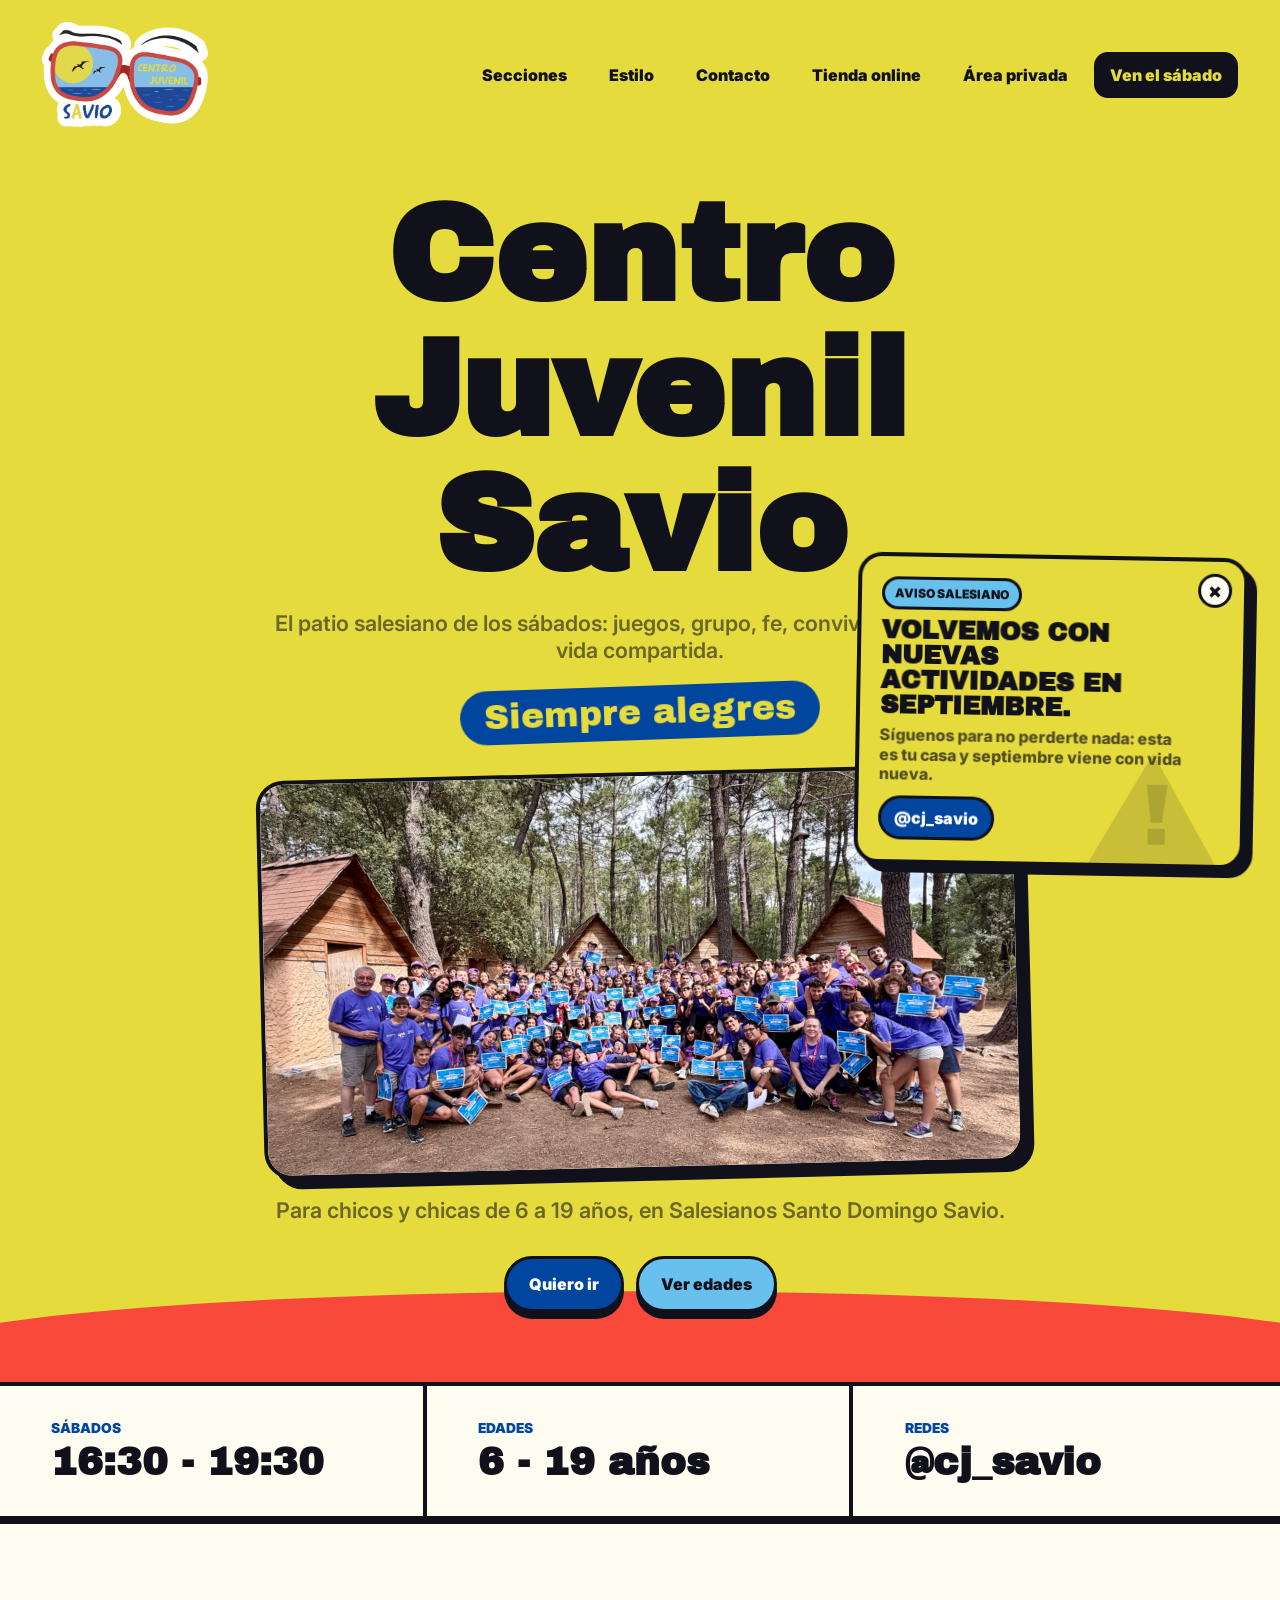
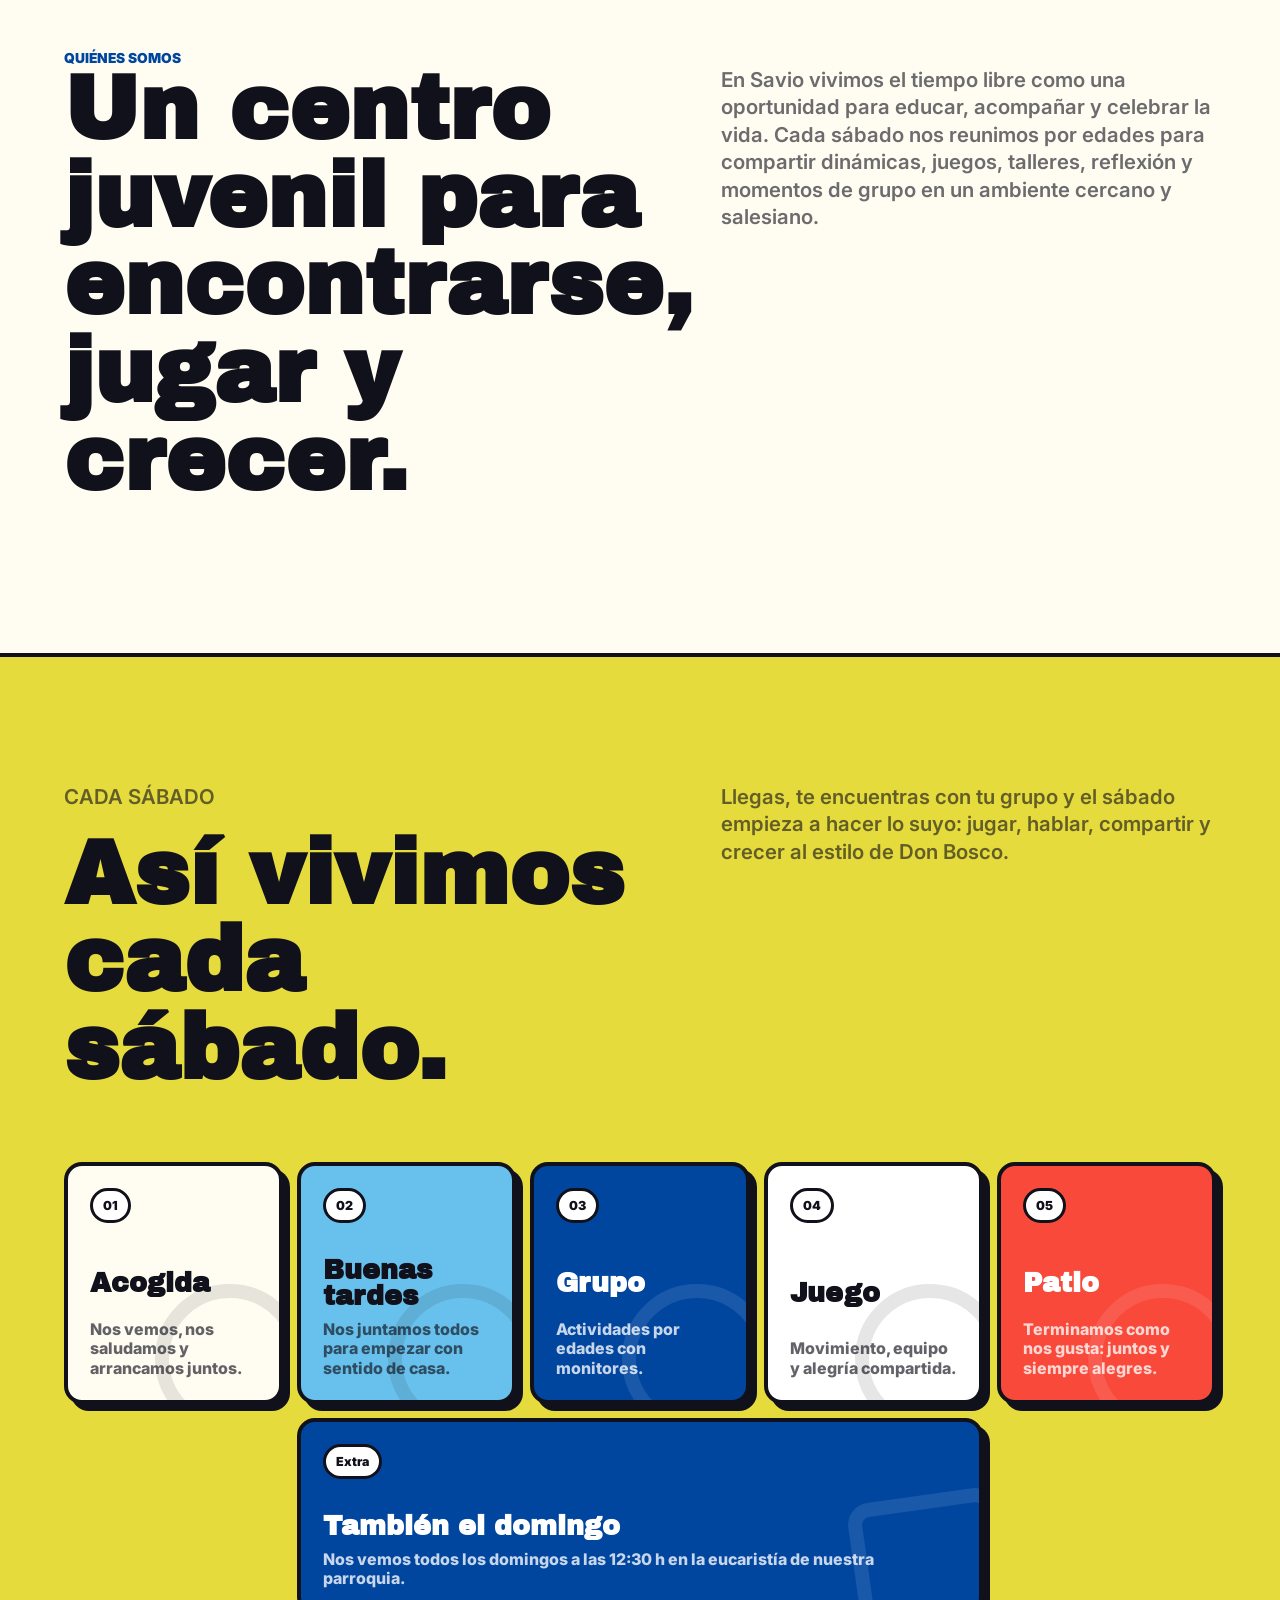
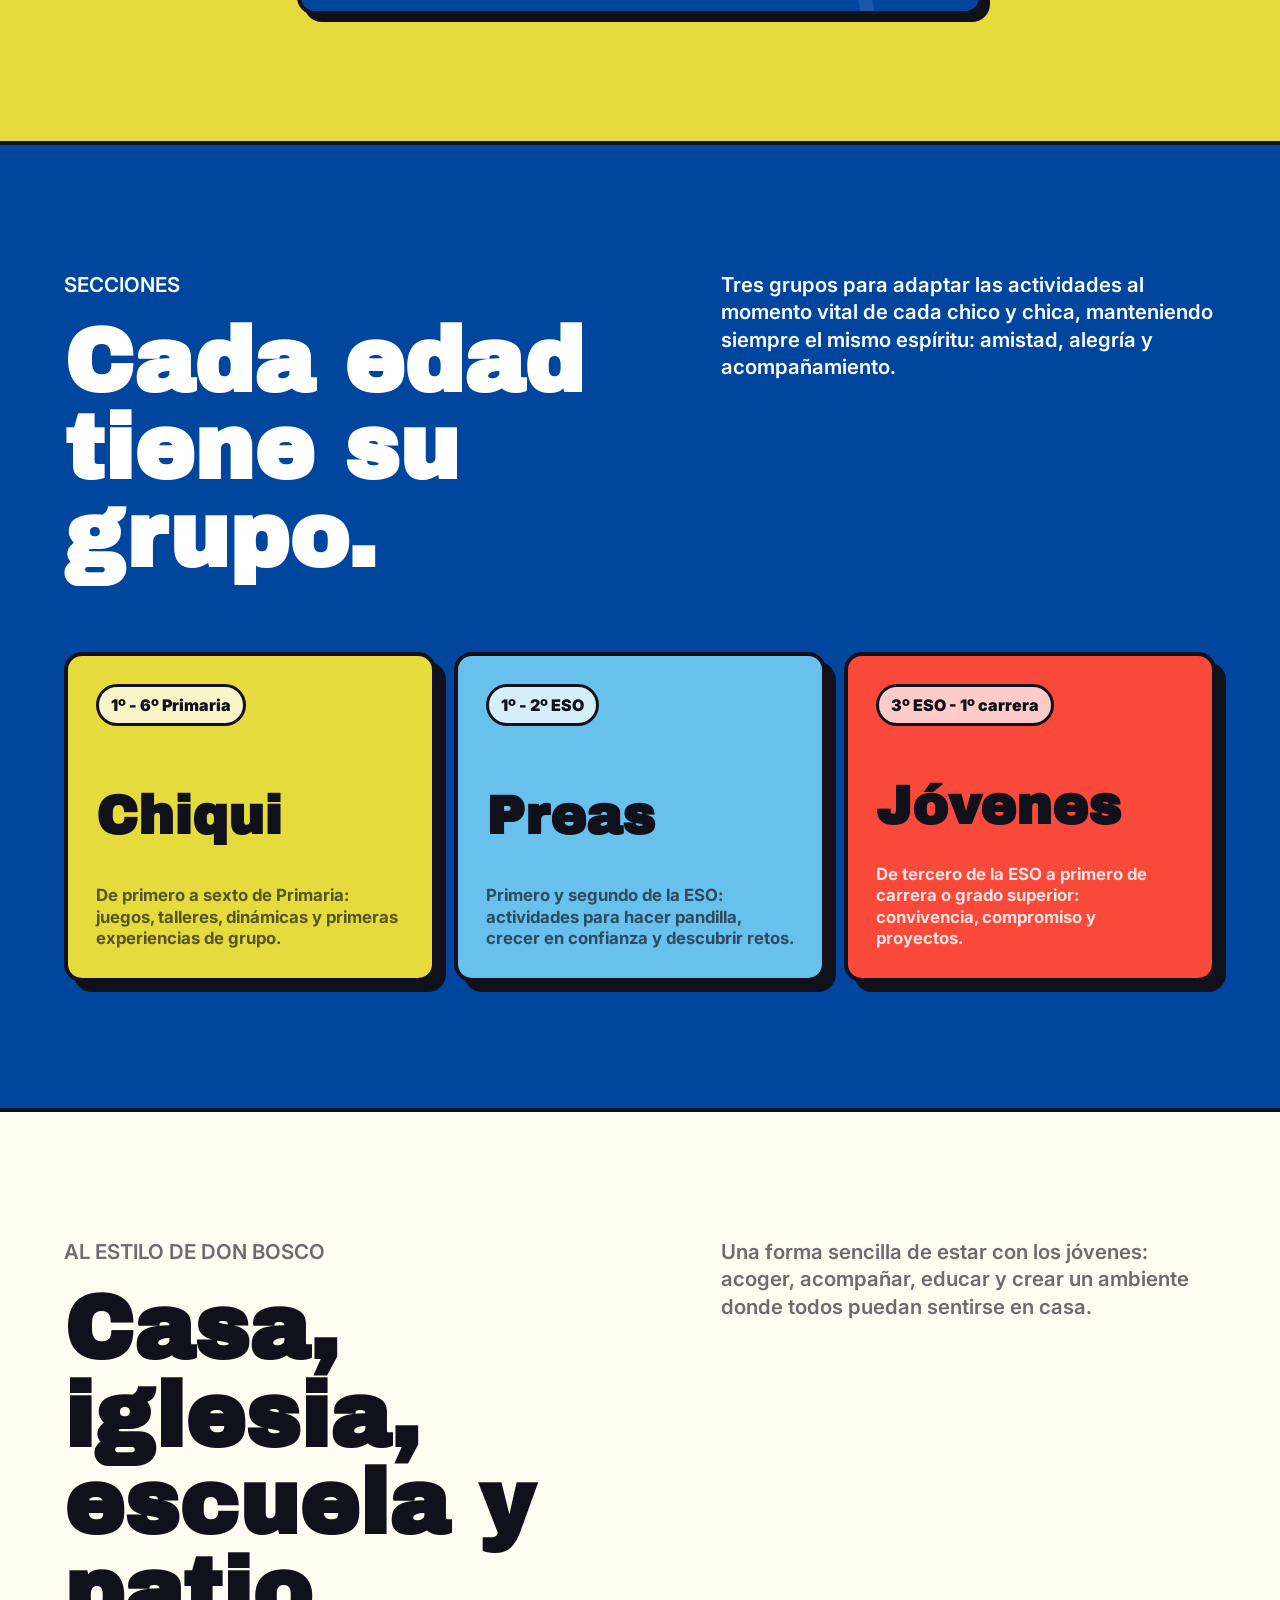
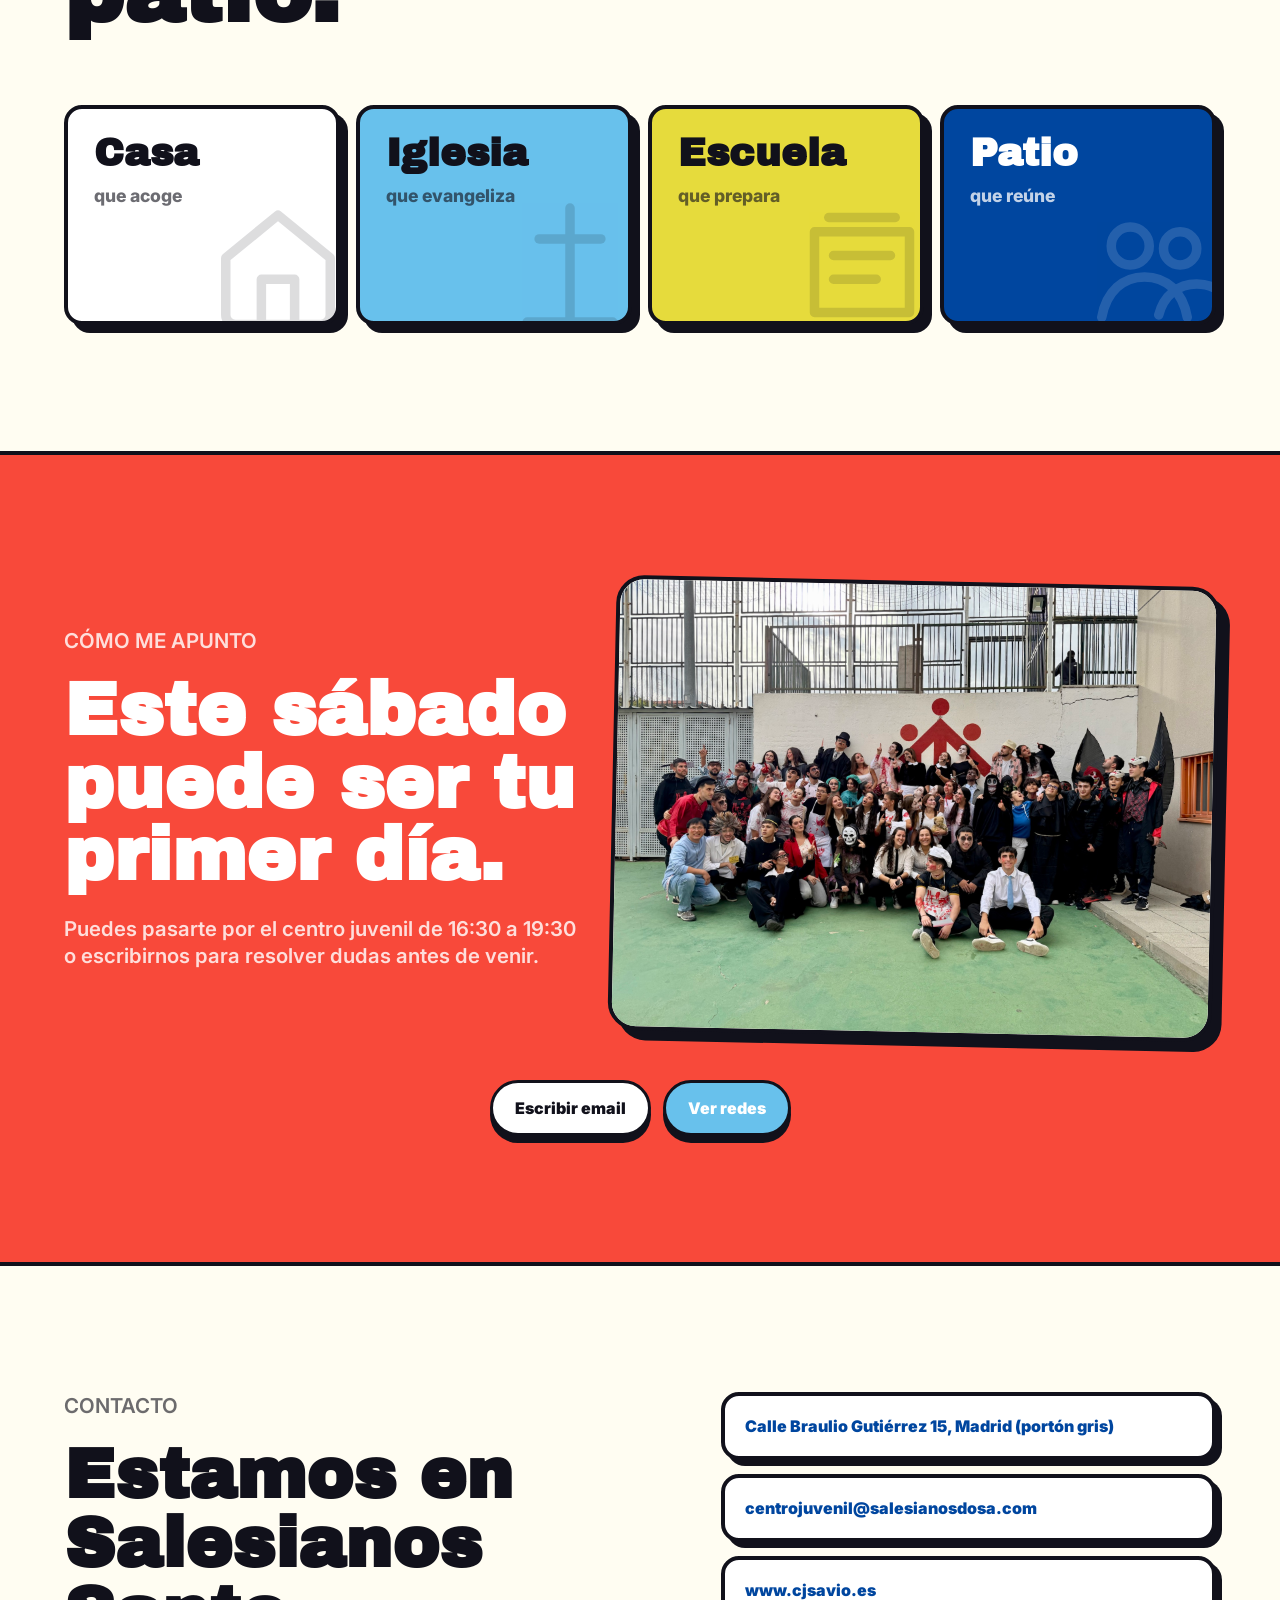
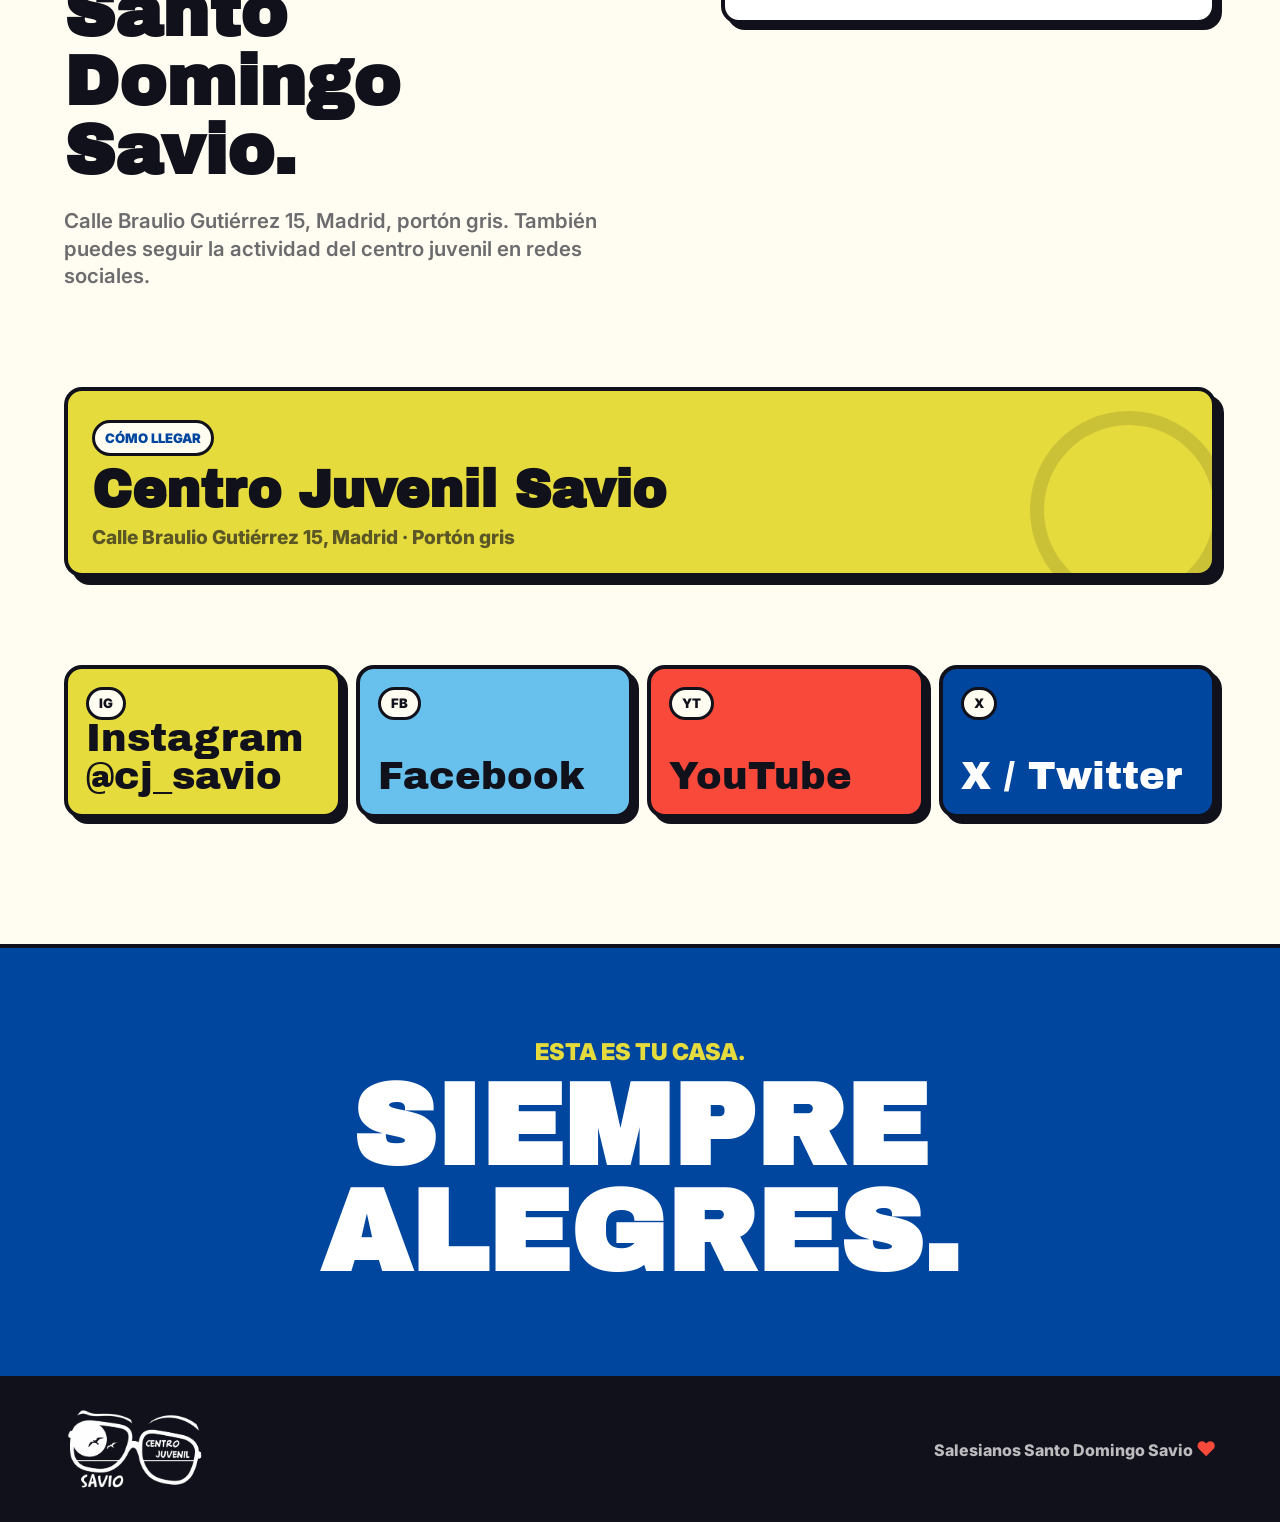
==== commit bfb60aca: "Update footer school text" ====
--- a/index.html
+++ b/index.html
@@ -292,7 +292,7 @@
 
     <footer class="site-footer">
       <img src="assets/centro-juvenil-white.png" alt="Centro Juvenil Savio" />
-      <p>Centro Juvenil Savio © 2026</p>
+      <p>Salesianos Santo Domingo Savio <span aria-hidden="true">&hearts;</span></p>
     </footer>
 
     <script src="script.js?v=season-alert-3"></script>
--- a/styles.css
+++ b/styles.css
@@ -1530,6 +1530,11 @@
   font-weight: 800;
 }
 
+.site-footer span {
+  color: var(--red);
+  font-size: 1.25em;
+}
+
 .construction-page {
   width: 100%;
   height: 100svh;
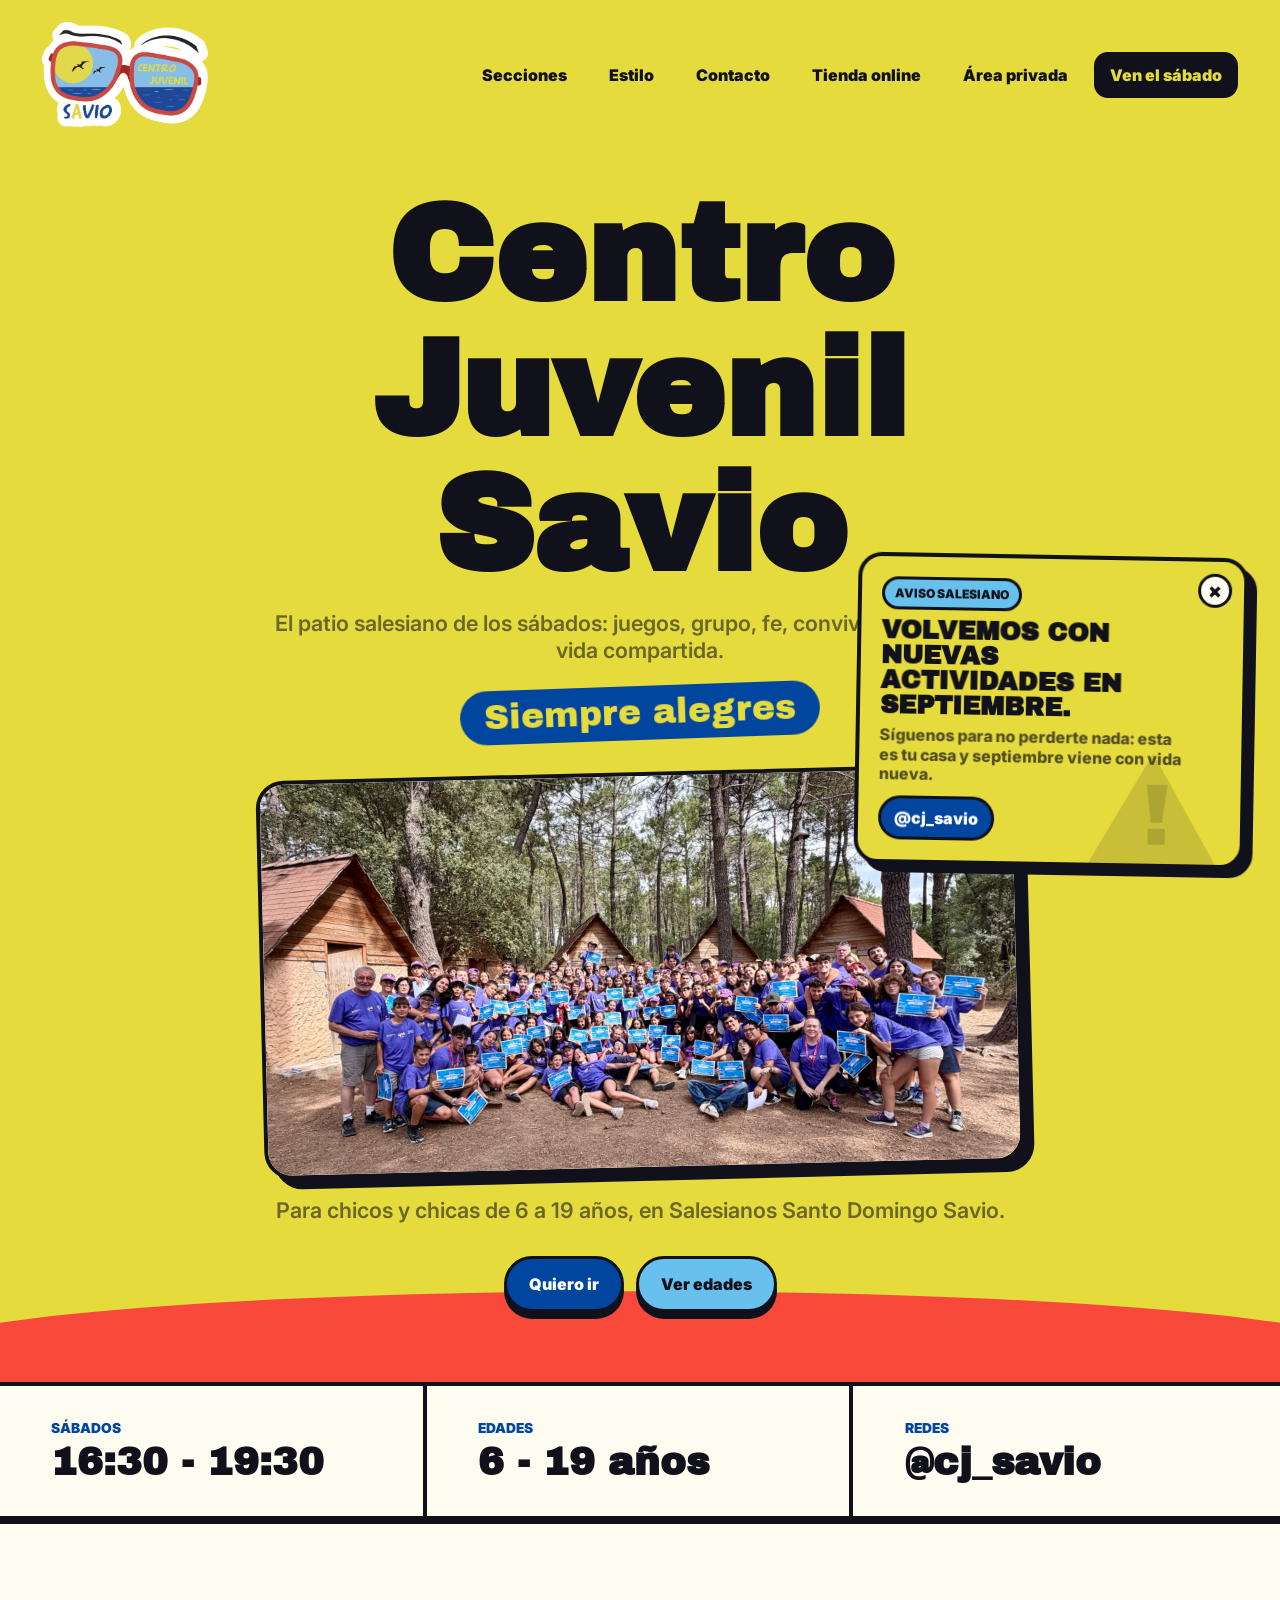
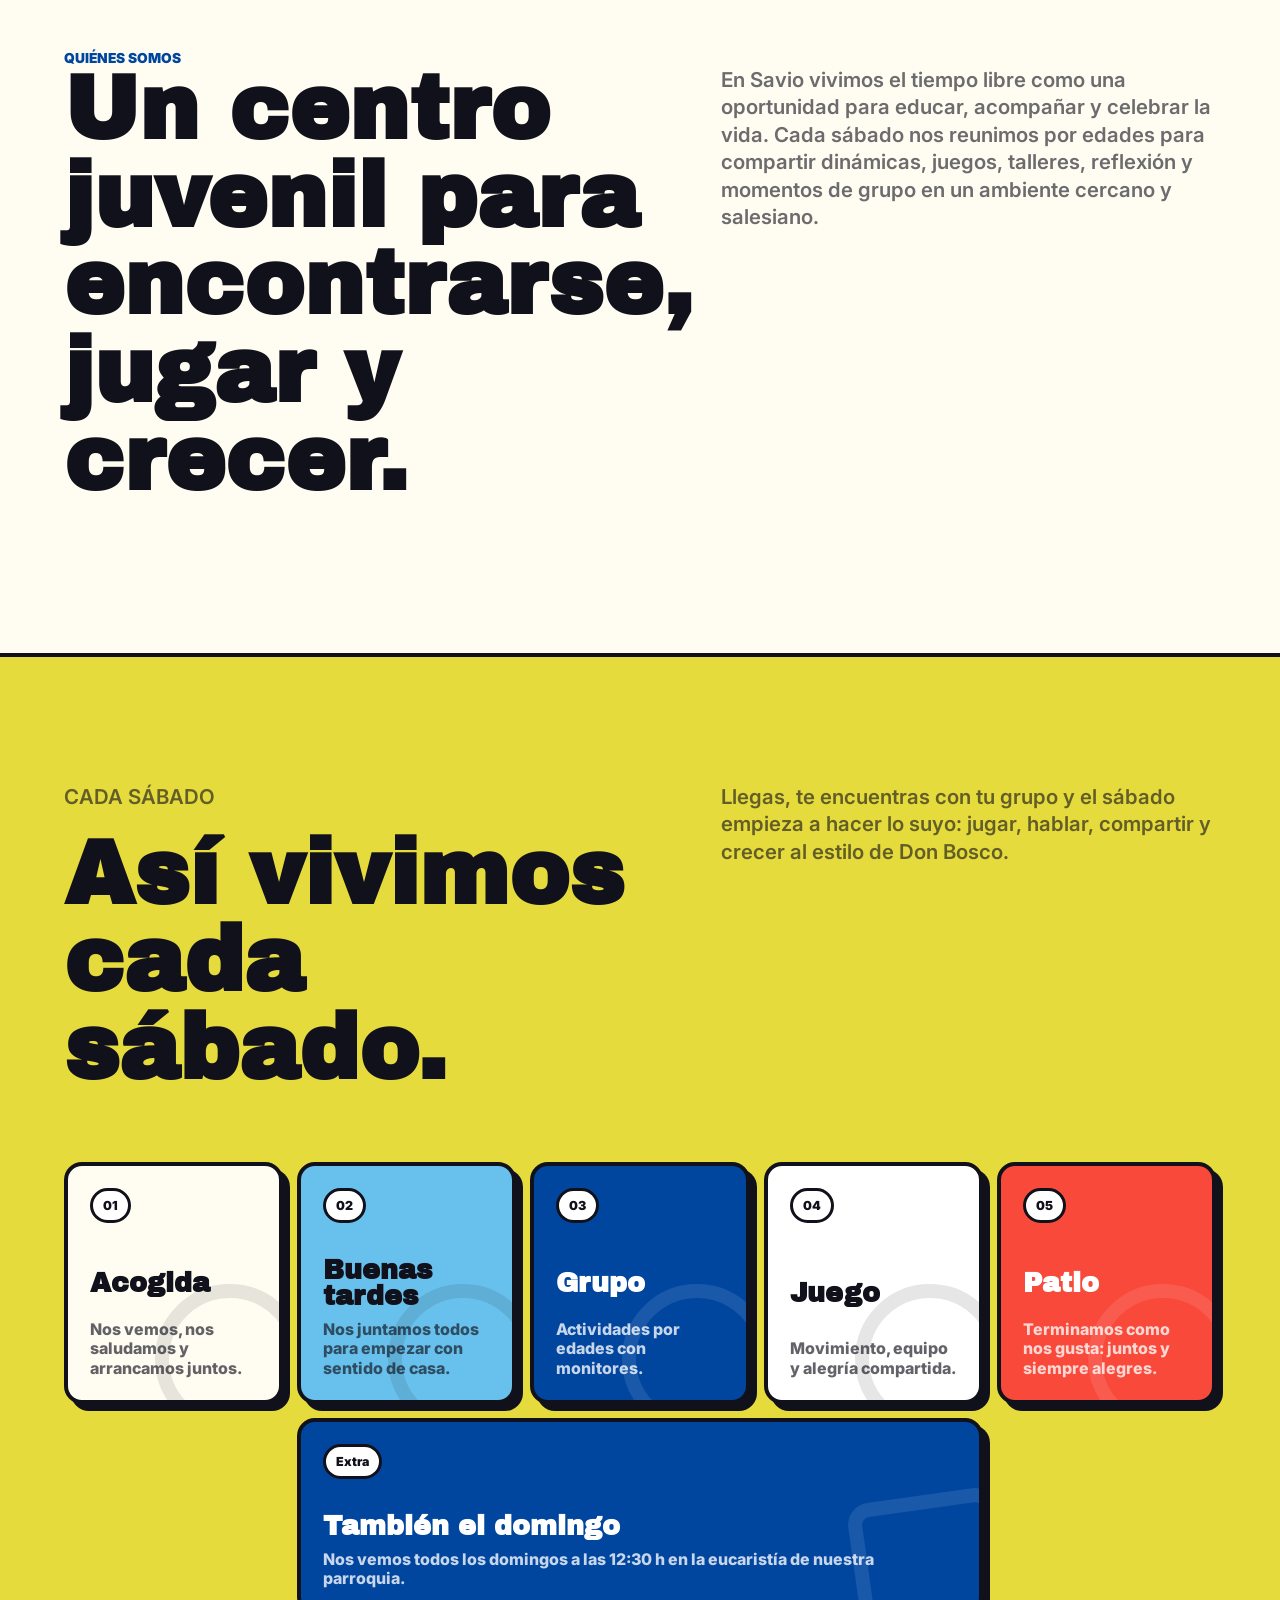
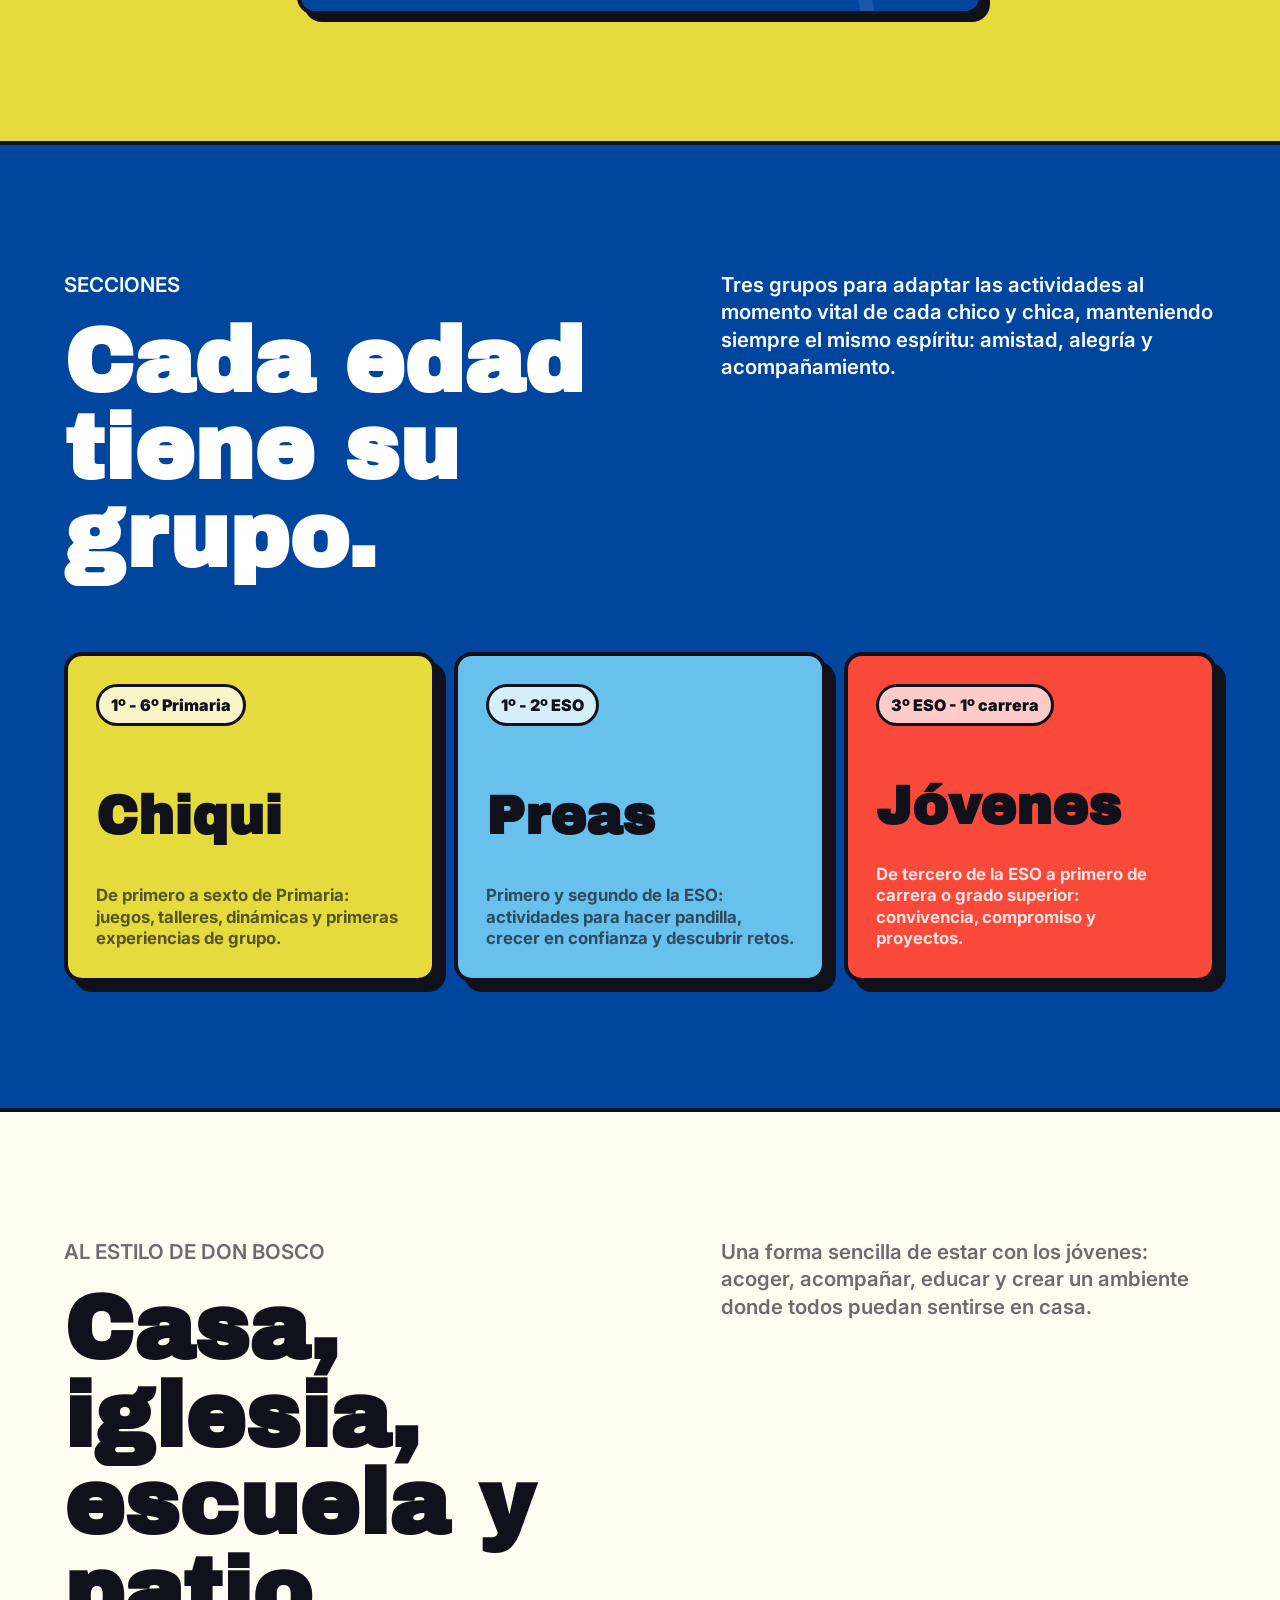
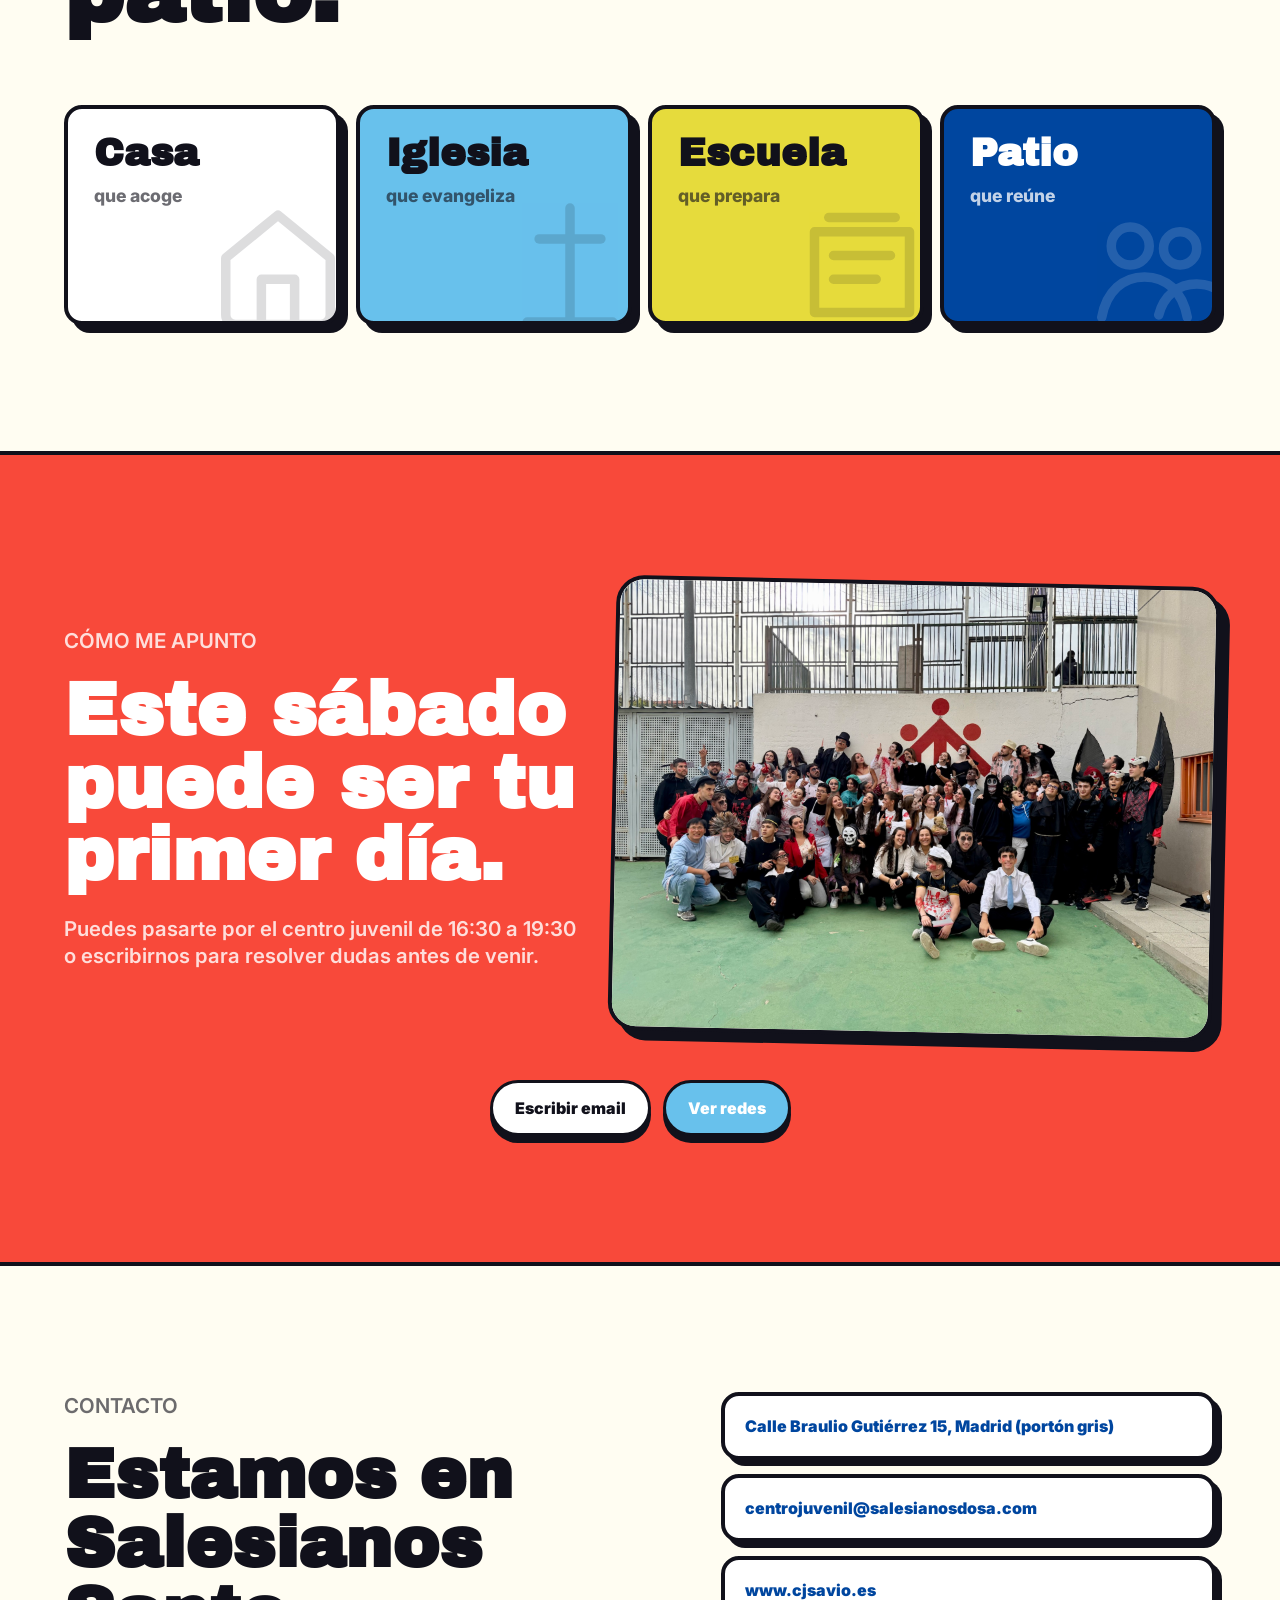
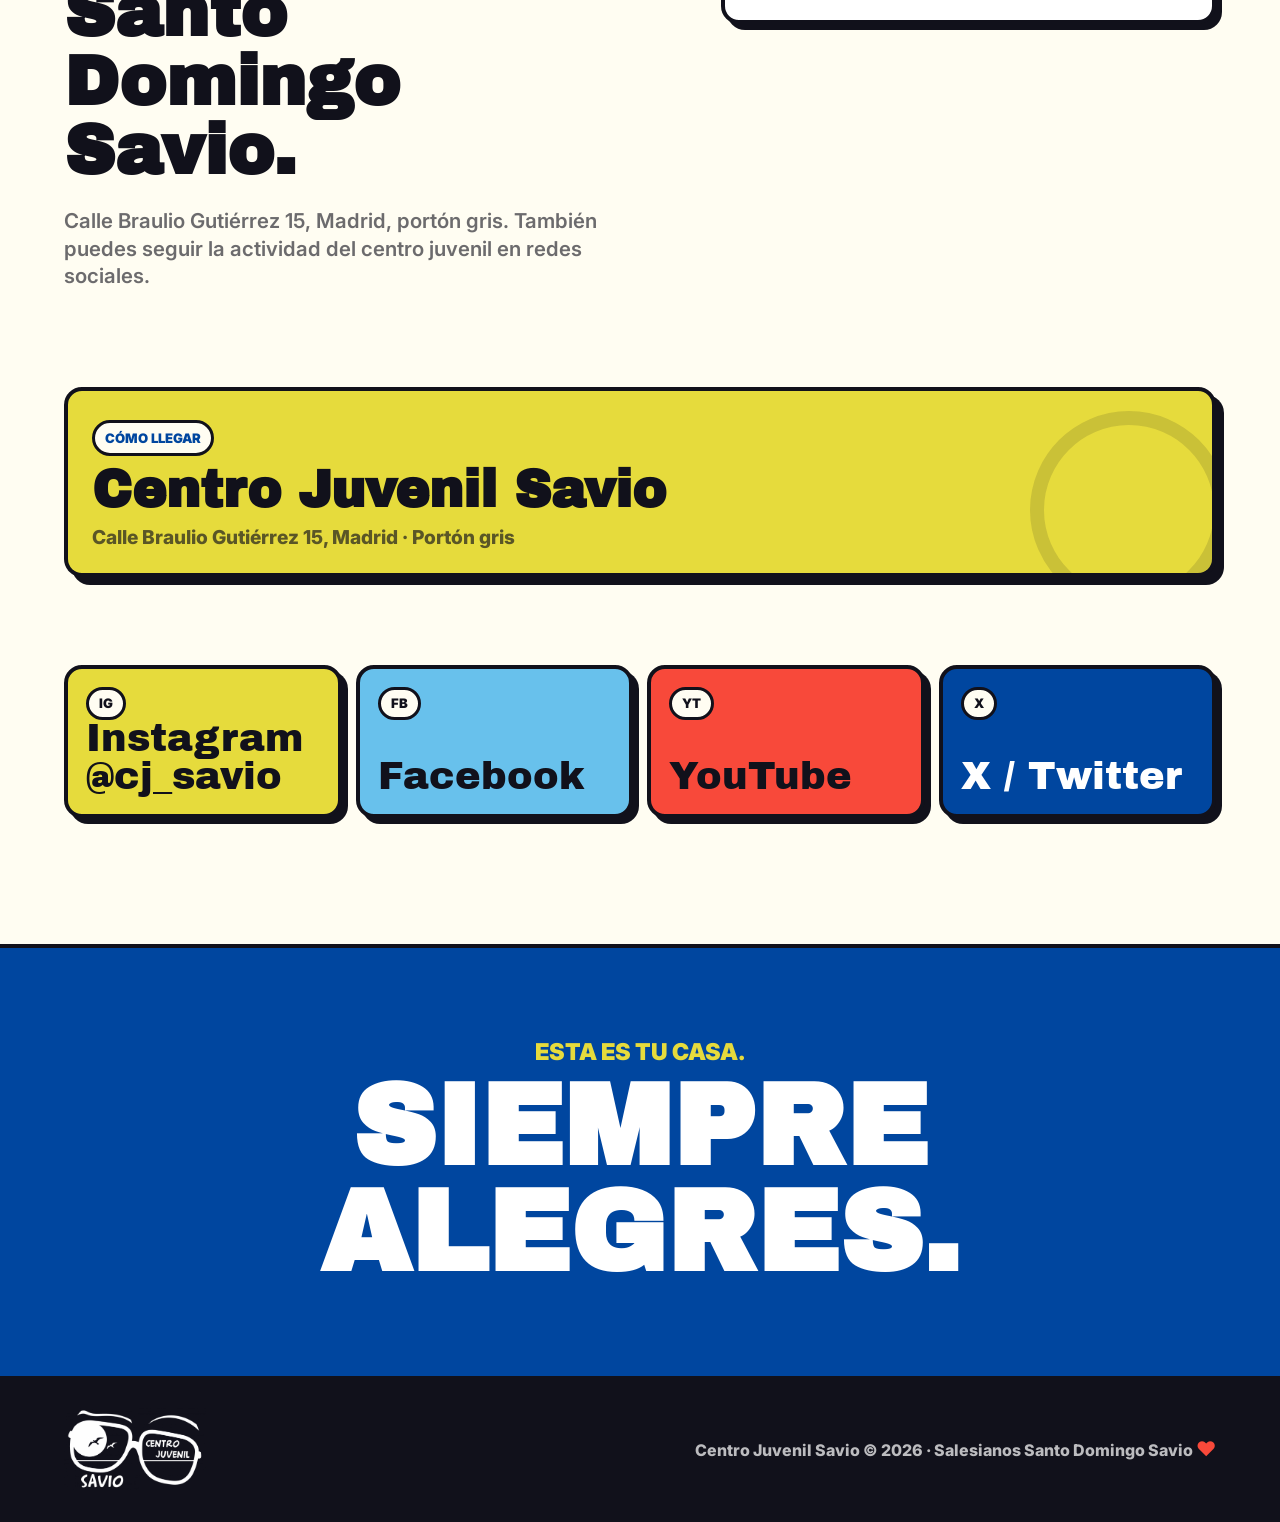
==== commit 7847ff42: "Restore footer copyright" ====
--- a/index.html
+++ b/index.html
@@ -292,7 +292,7 @@
 
     <footer class="site-footer">
       <img src="assets/centro-juvenil-white.png" alt="Centro Juvenil Savio" />
-      <p>Salesianos Santo Domingo Savio <span aria-hidden="true">&hearts;</span></p>
+      <p>Centro Juvenil Savio © 2026 · Salesianos Santo Domingo Savio <span aria-hidden="true">&hearts;</span></p>
     </footer>
 
     <script src="script.js?v=season-alert-3"></script>
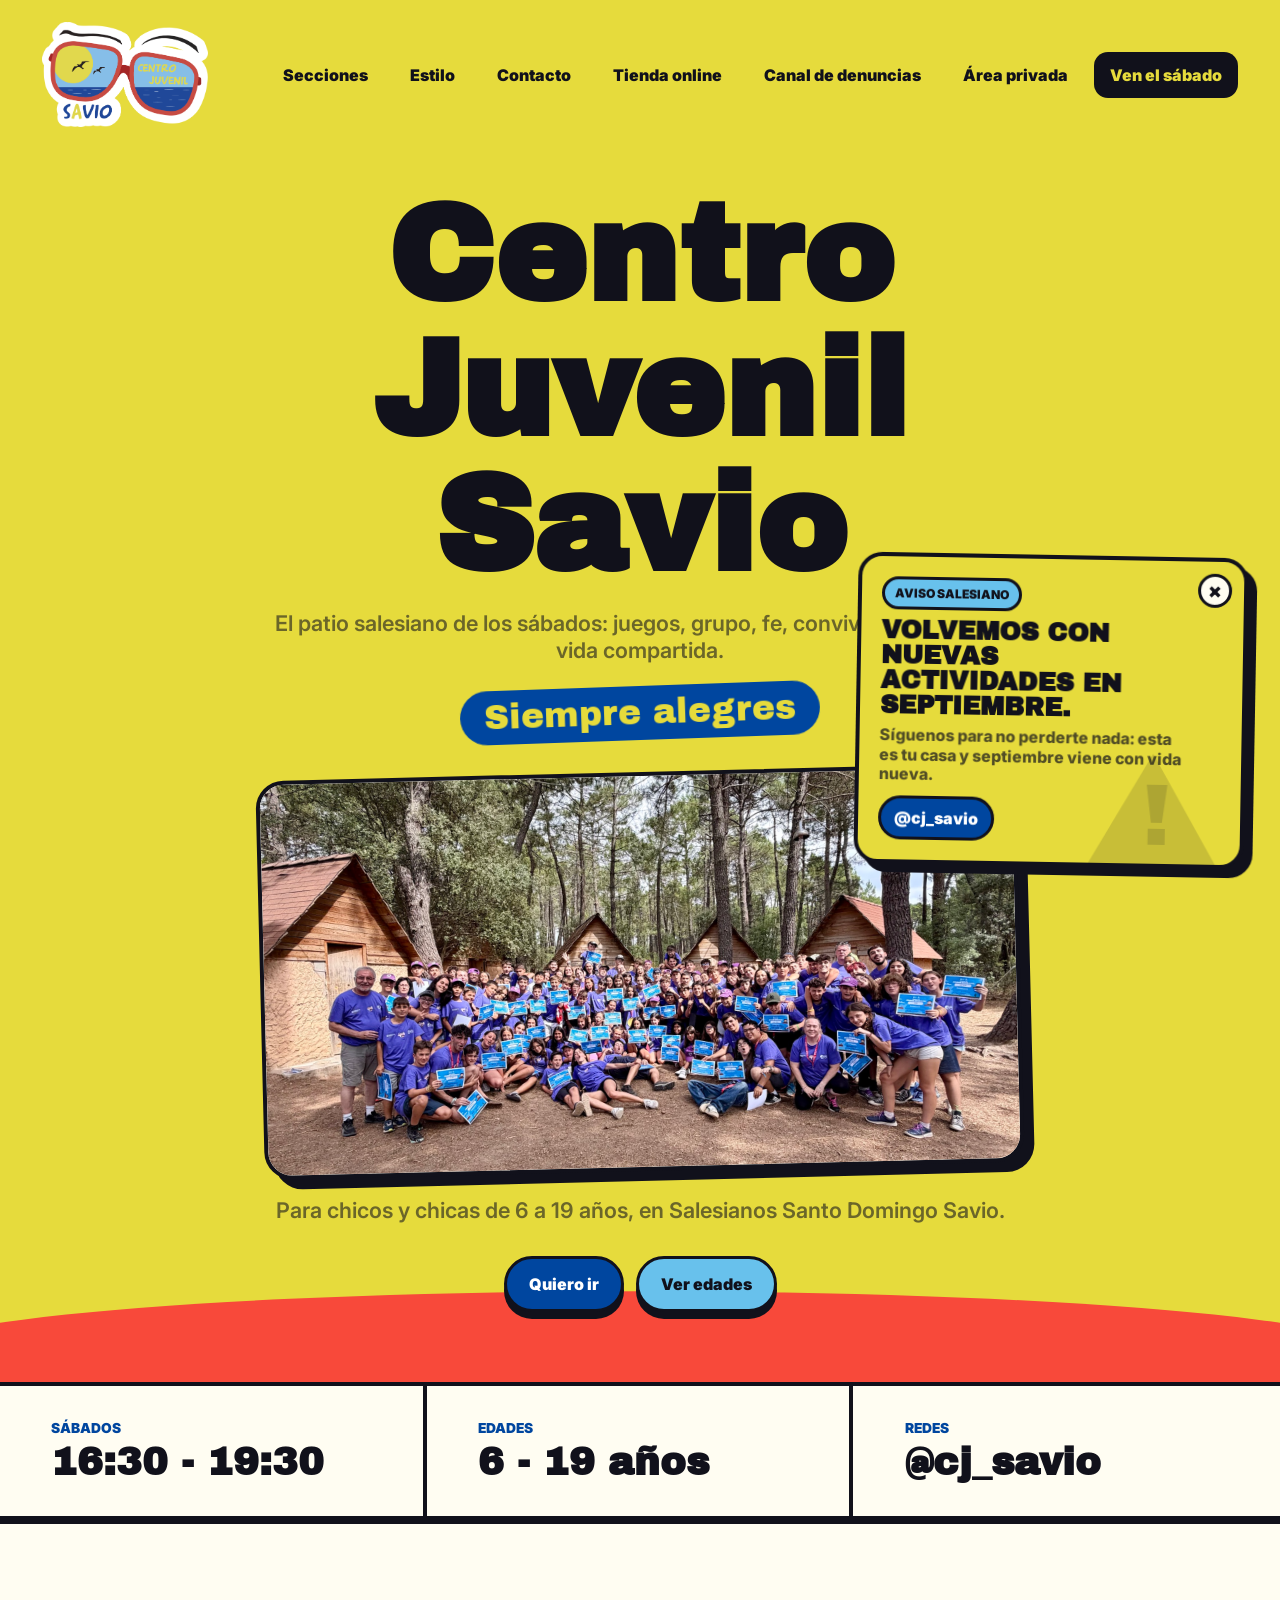
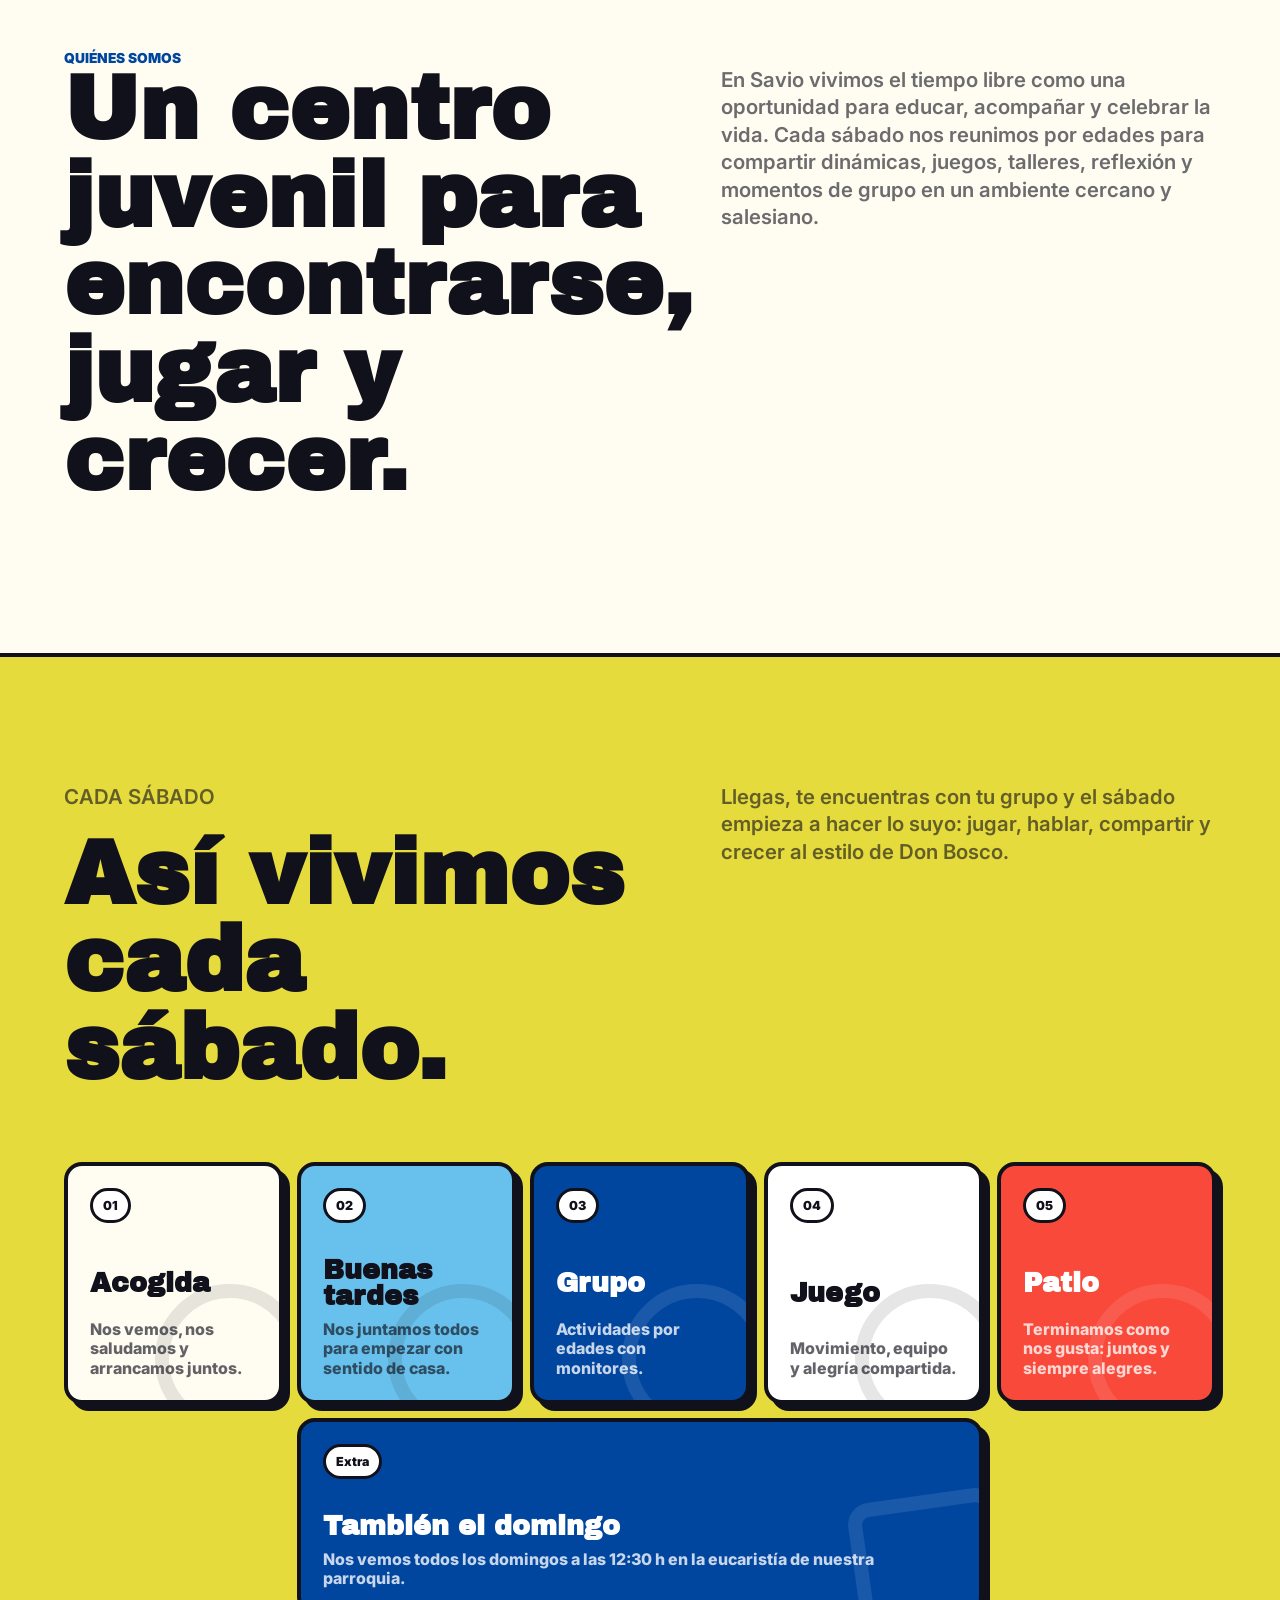
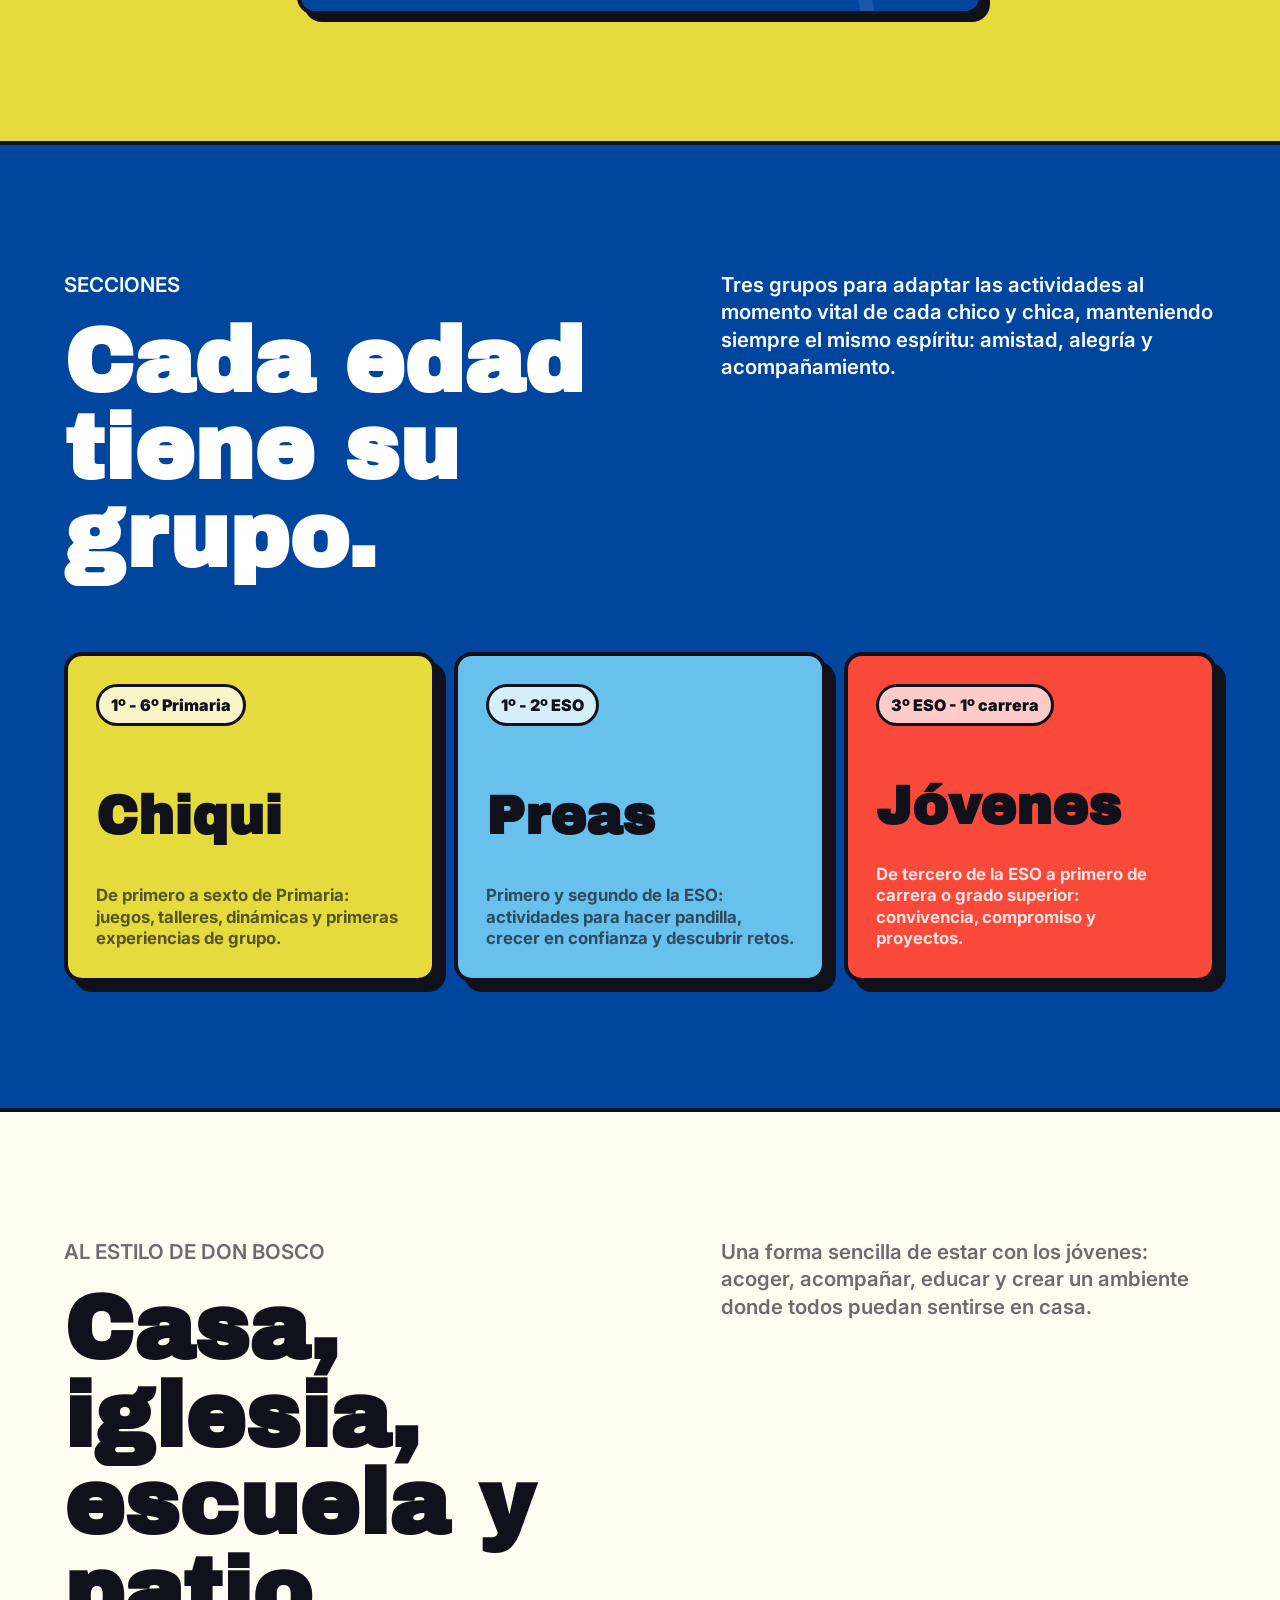
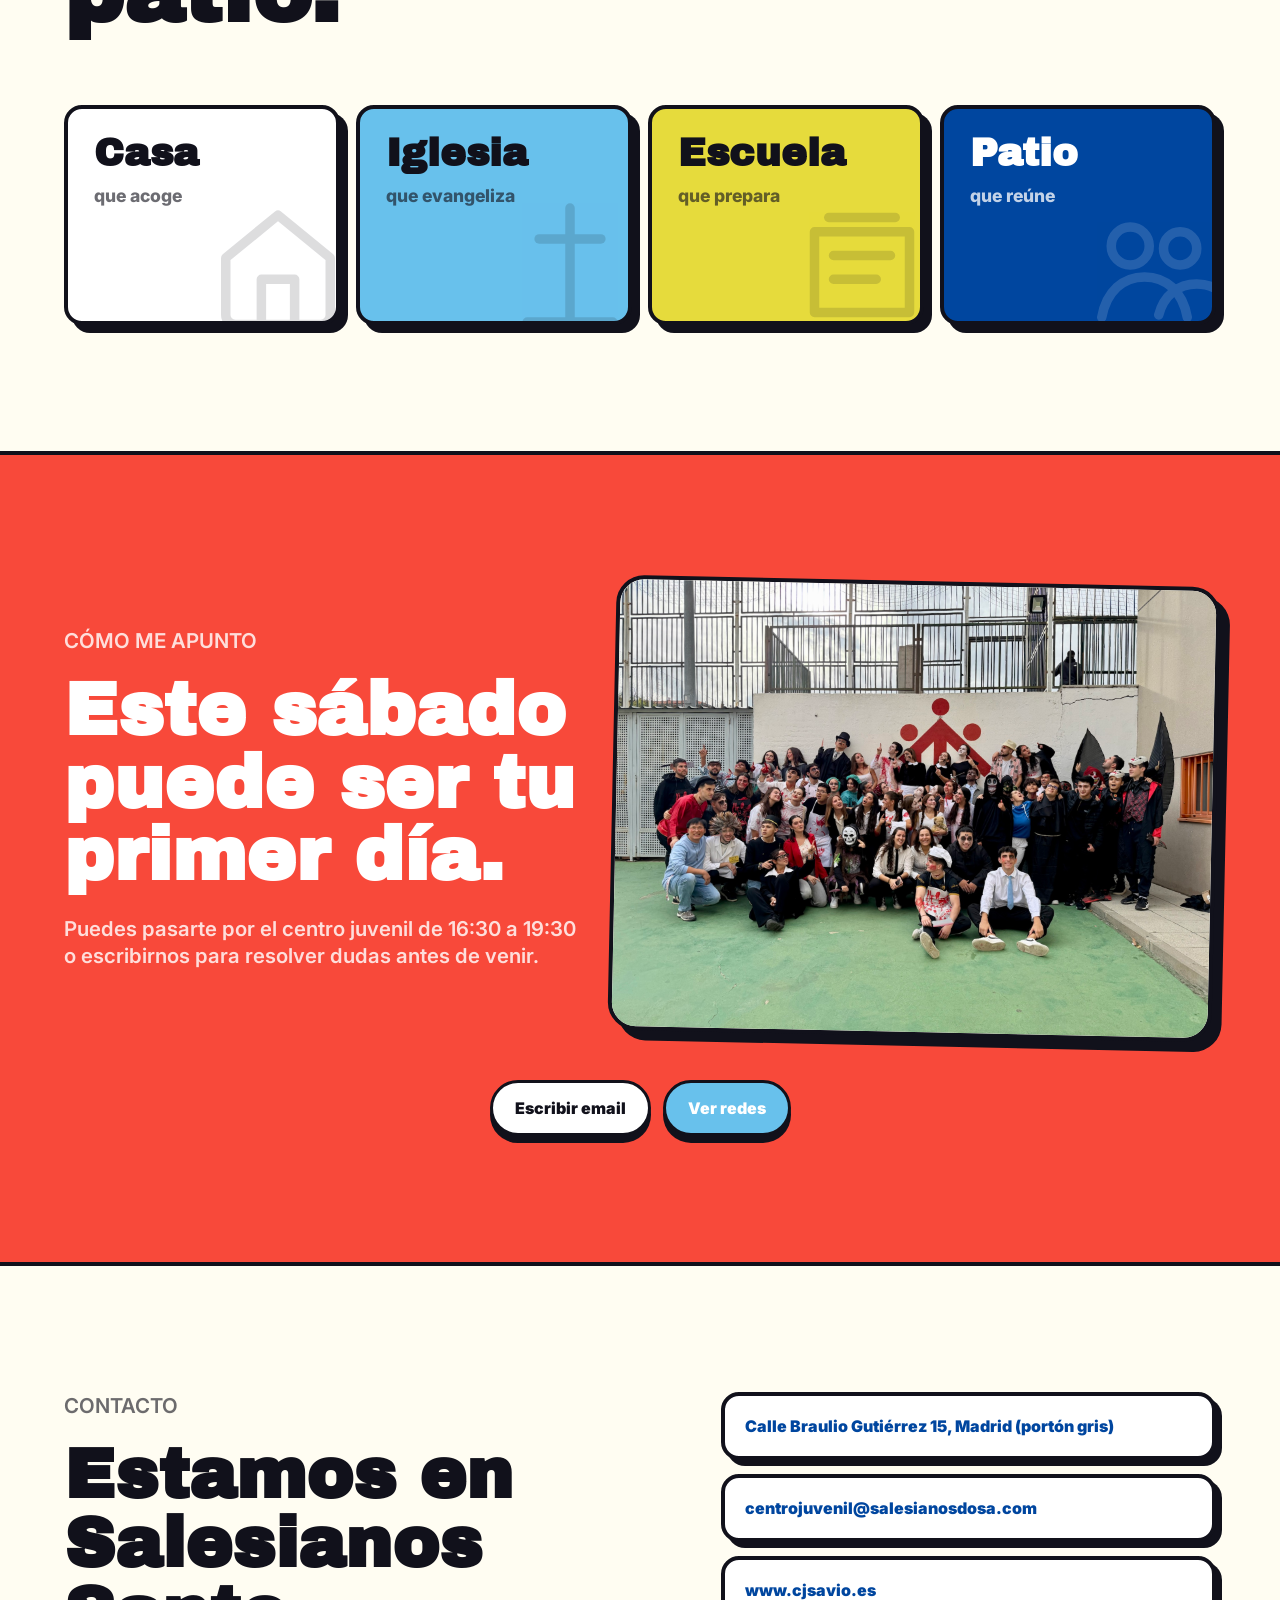
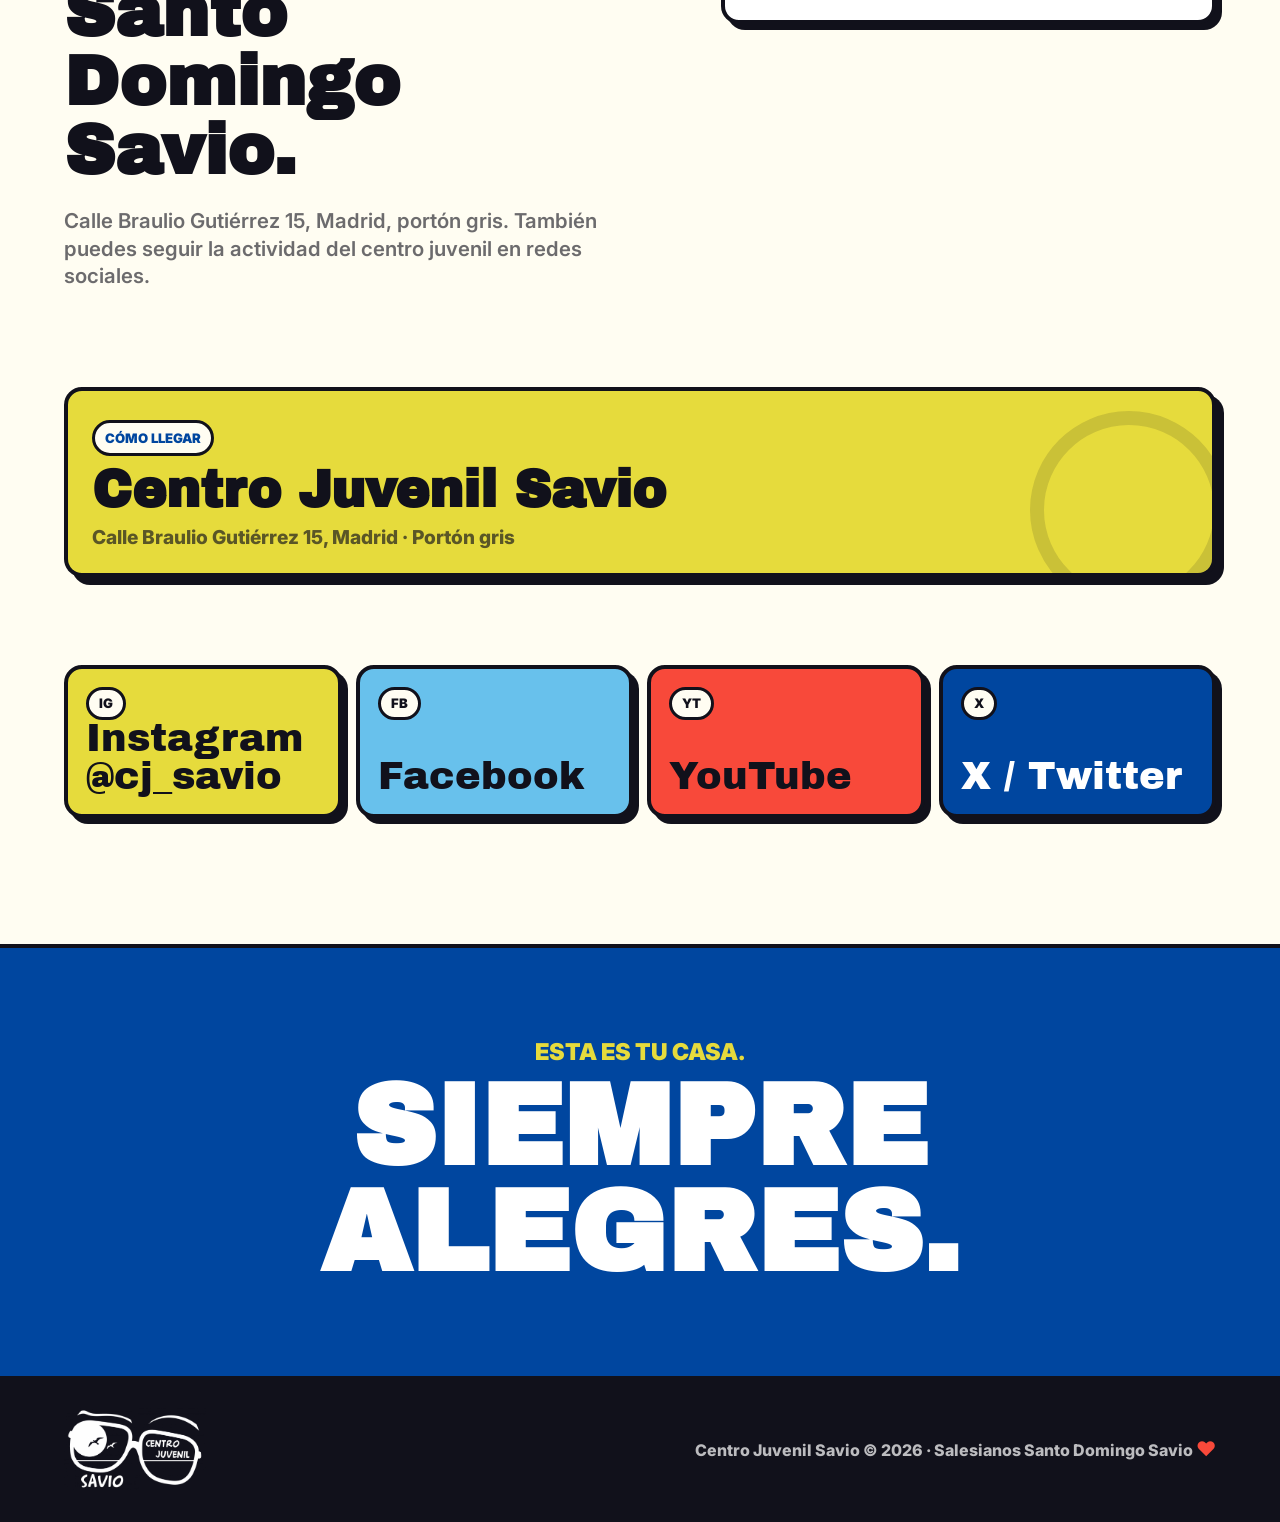
==== commit 391032e6: "Add reporting channel page" ====
--- a/index.html
+++ b/index.html
@@ -39,6 +39,7 @@
         <a href="#estilo">Estilo</a>
         <a href="#contacto">Contacto</a>
         <a href="tienda.html">Tienda online</a>
+        <a href="canal-denuncias.html">Canal de denuncias</a>
         <a href="https://confedonbosco.org/areaprivada/">Área privada</a>
         <a class="nav-cta" href="#apuntarse">Ven el sábado</a>
       </nav>
--- a/styles.css
+++ b/styles.css
@@ -90,6 +90,10 @@
 .main-nav a:focus-visible {
   background: rgba(255, 255, 255, 0.42);
   outline: none;
+}
+
+.main-nav a[aria-current="page"] {
+  background: rgba(255, 255, 255, 0.58);
 }
 
 .main-nav .nav-cta {
@@ -1535,6 +1539,133 @@
   font-size: 1.25em;
 }
 
+.reporting-page {
+  background: var(--paper);
+}
+
+.reporting-main {
+  padding-top: 96px;
+}
+
+.reporting-hero {
+  min-height: 420px;
+  display: grid;
+  grid-template-columns: minmax(0, 1fr) auto;
+  align-items: center;
+  gap: clamp(28px, 7vw, 100px);
+  padding: clamp(70px, 9vw, 120px) clamp(20px, 8vw, 120px);
+  overflow: hidden;
+  color: var(--white);
+  background: var(--blue);
+}
+
+.reporting-hero-copy {
+  max-width: 850px;
+}
+
+.reporting-hero .section-kicker {
+  color: var(--yellow);
+}
+
+.reporting-hero h1 {
+  max-width: 900px;
+  margin: 12px 0 20px;
+  font-family: "Archivo Black", sans-serif;
+  font-size: clamp(3rem, 8vw, 7.8rem);
+  line-height: 0.92;
+  text-transform: uppercase;
+}
+
+.reporting-hero-copy > p:last-child {
+  max-width: 680px;
+  margin: 0;
+  font-size: clamp(1.05rem, 2vw, 1.4rem);
+  font-weight: 800;
+  line-height: 1.5;
+}
+
+.reporting-symbol {
+  width: clamp(120px, 18vw, 220px);
+  aspect-ratio: 1;
+  display: grid;
+  place-items: center;
+  border: clamp(12px, 2vw, 22px) solid var(--yellow);
+  color: var(--yellow);
+  font-family: "Archivo Black", sans-serif;
+  font-size: clamp(5rem, 13vw, 10rem);
+  line-height: 1;
+  transform: rotate(5deg);
+}
+
+.reporting-content {
+  width: min(900px, calc(100% - 40px));
+  margin: 0 auto;
+  padding: clamp(58px, 8vw, 100px) 0;
+}
+
+.reporting-content p,
+.reporting-list {
+  font-size: clamp(1rem, 1.5vw, 1.12rem);
+  line-height: 1.75;
+}
+
+.reporting-content > p:first-child {
+  margin-top: 0;
+  font-size: clamp(1.15rem, 2vw, 1.42rem);
+  font-weight: 800;
+}
+
+.reporting-content h2 {
+  margin: 56px 0 16px;
+  font-family: "Archivo Black", sans-serif;
+  font-size: clamp(1.7rem, 4vw, 2.8rem);
+  line-height: 1.05;
+  text-transform: uppercase;
+}
+
+.reporting-link {
+  width: fit-content;
+  margin: 24px 0 16px;
+}
+
+.reporting-notice {
+  margin: 50px 0;
+  border: 4px solid var(--ink);
+  background: var(--yellow);
+  padding: clamp(24px, 5vw, 46px);
+}
+
+.reporting-notice h2 {
+  margin-top: 0;
+}
+
+.reporting-notice p {
+  margin-bottom: 0;
+}
+
+.reporting-list {
+  display: grid;
+  gap: 14px;
+  margin: 0;
+  padding-left: 26px;
+}
+
+.reporting-list li::marker {
+  color: var(--red);
+  font-weight: 900;
+}
+
+@media (max-width: 1180px) and (min-width: 901px) {
+  .main-nav {
+    gap: 2px;
+    font-size: 0.82rem;
+  }
+
+  .main-nav a {
+    padding: 11px 9px;
+  }
+}
+
 .construction-page {
   width: 100%;
   height: 100svh;
@@ -1729,6 +1860,28 @@
   .join-actions {
     grid-column: auto;
   }
+
+  .reporting-main {
+    padding-top: 86px;
+  }
+
+  .reporting-hero {
+    min-height: auto;
+    grid-template-columns: 1fr;
+    gap: 34px;
+    padding: 64px 20px 54px;
+  }
+
+  .reporting-hero h1 {
+    font-size: clamp(2.85rem, 14vw, 5.4rem);
+  }
+
+  .reporting-symbol {
+    width: 104px;
+    border-width: 10px;
+    font-size: 5rem;
+    justify-self: end;
+  }
 }
 
 @media (max-width: 560px) {
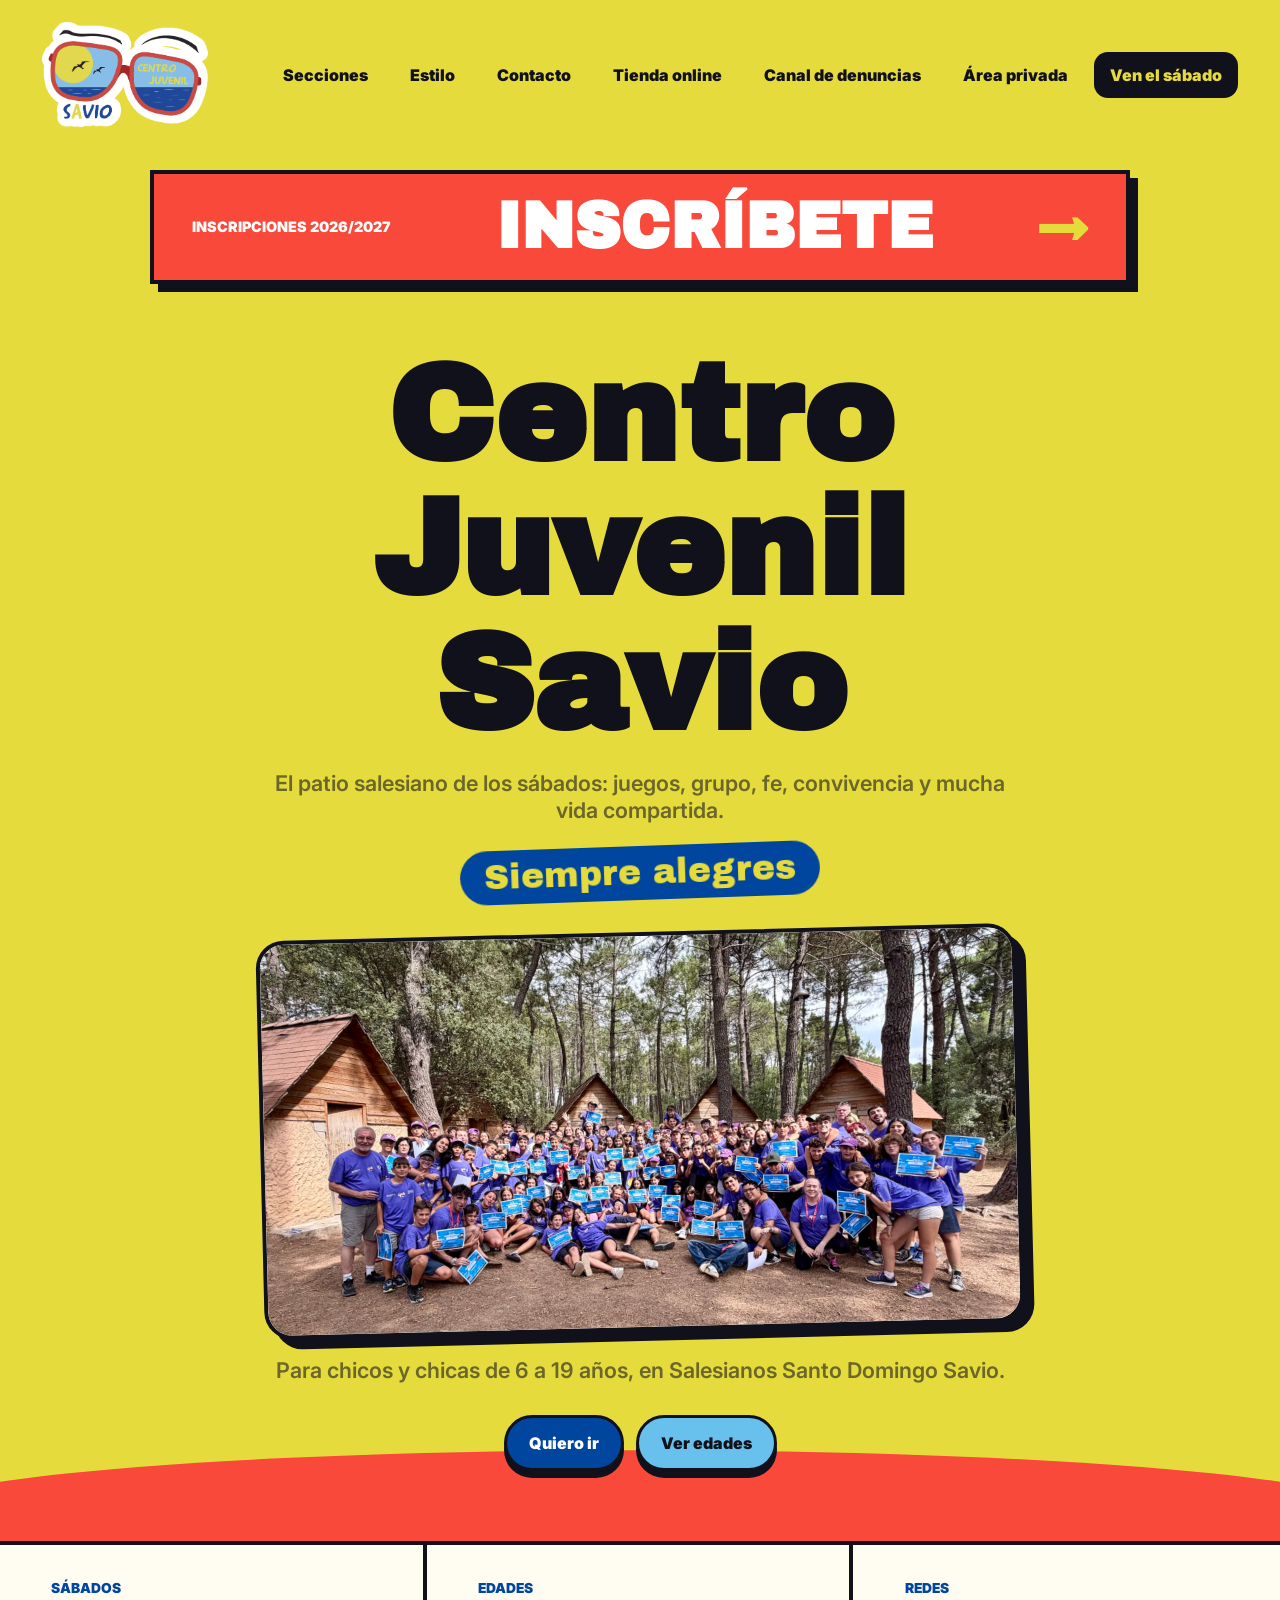
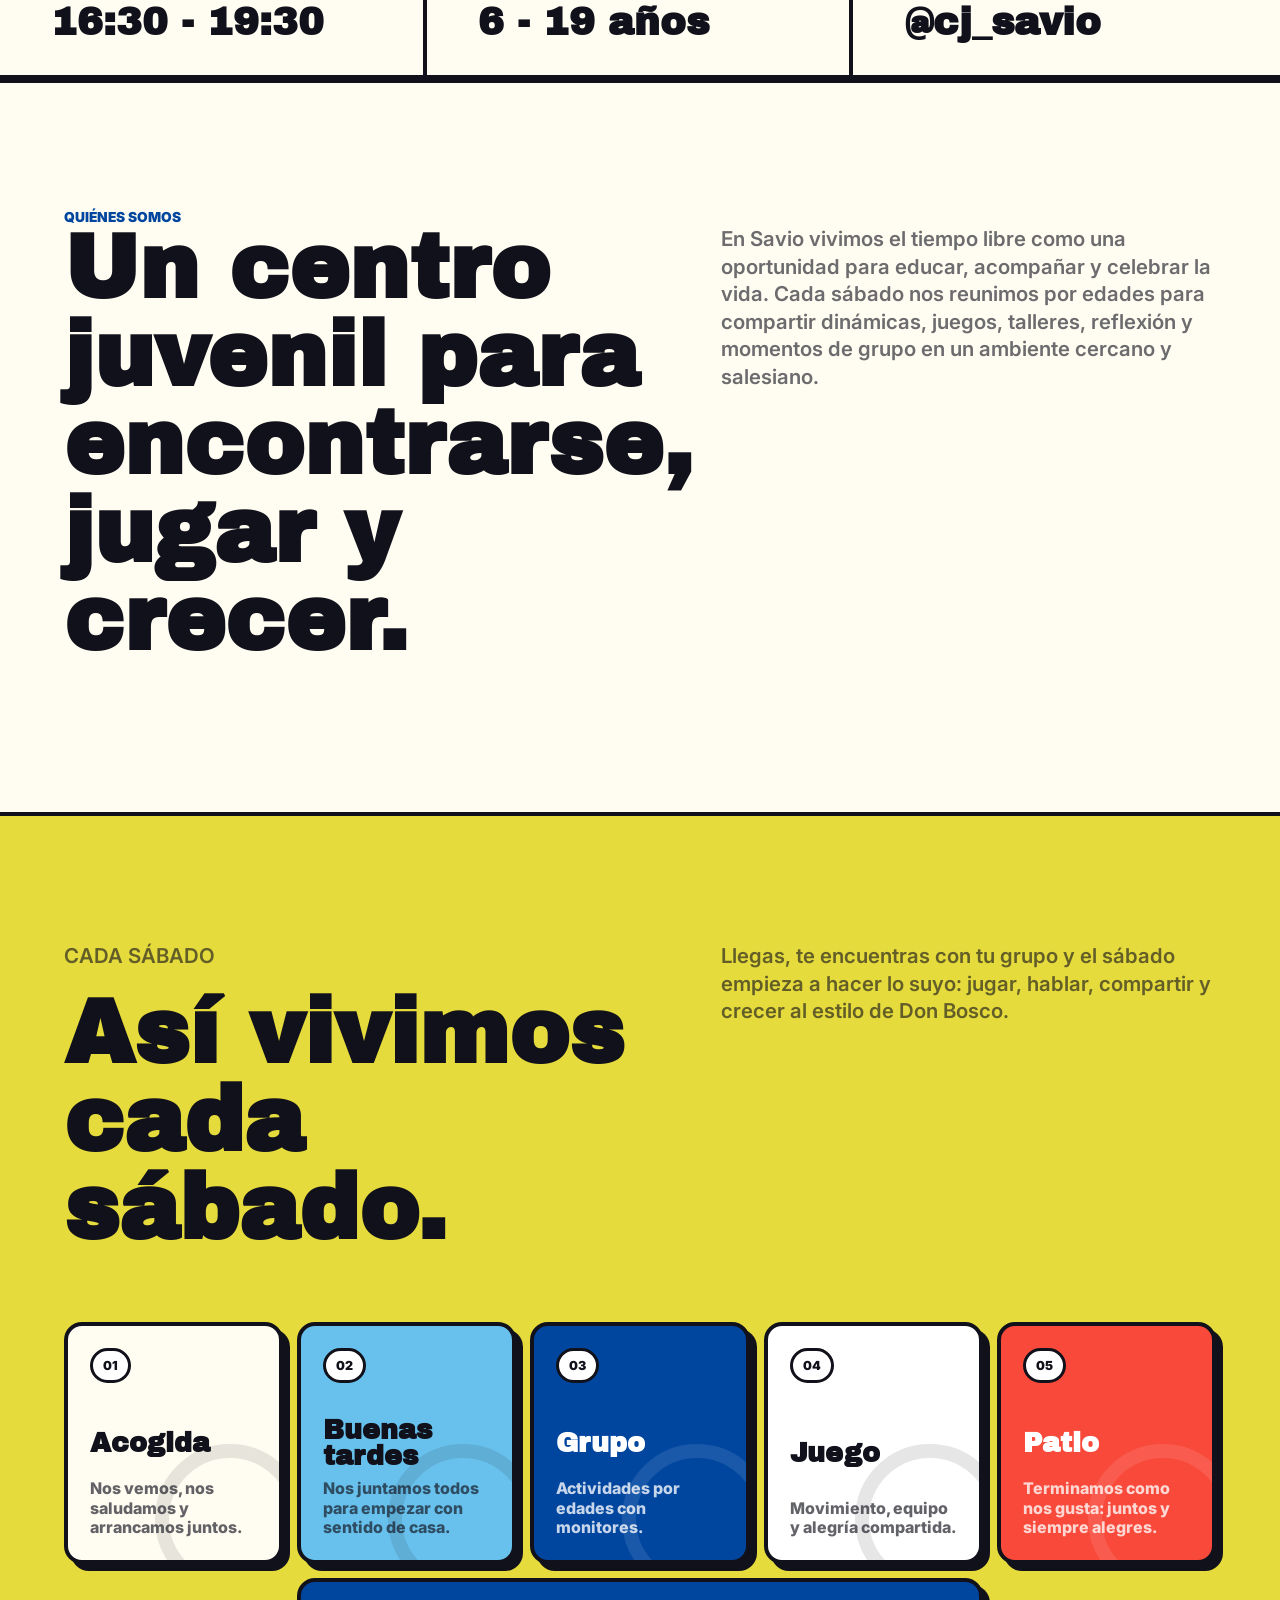
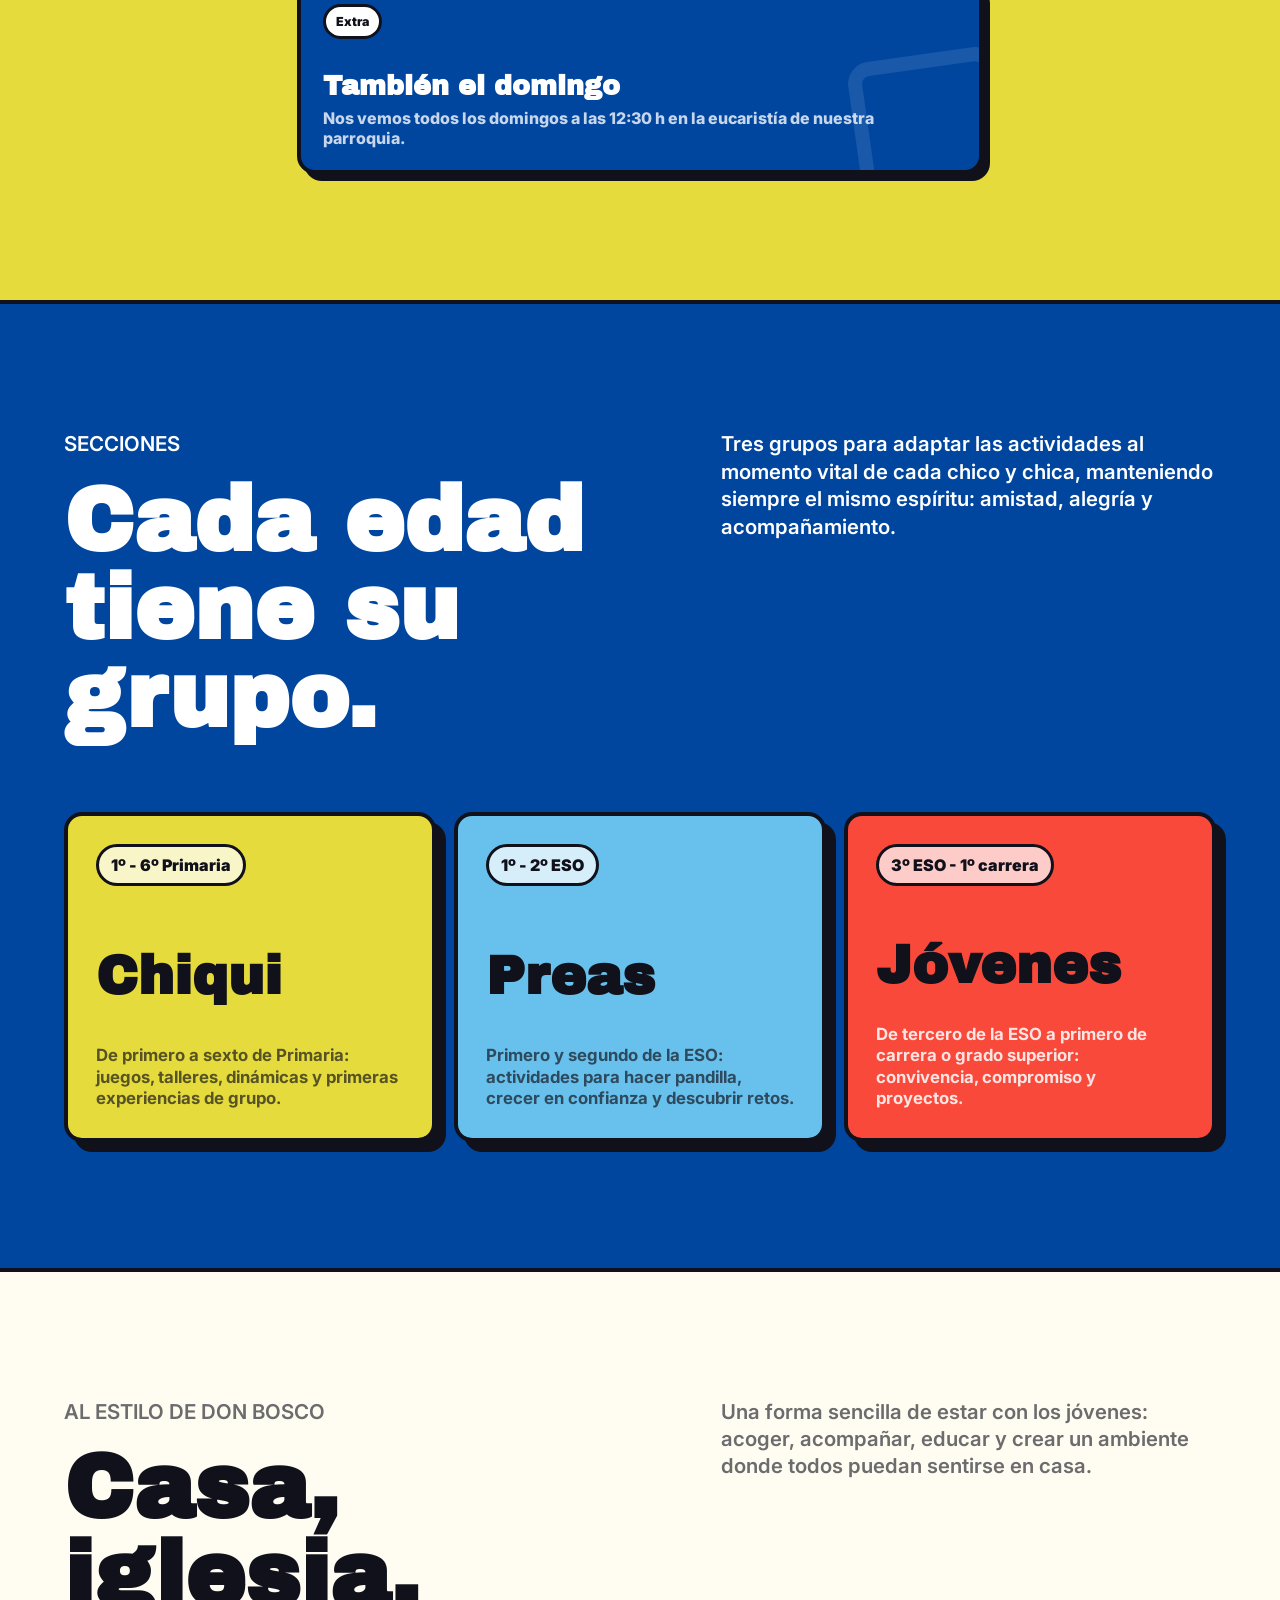
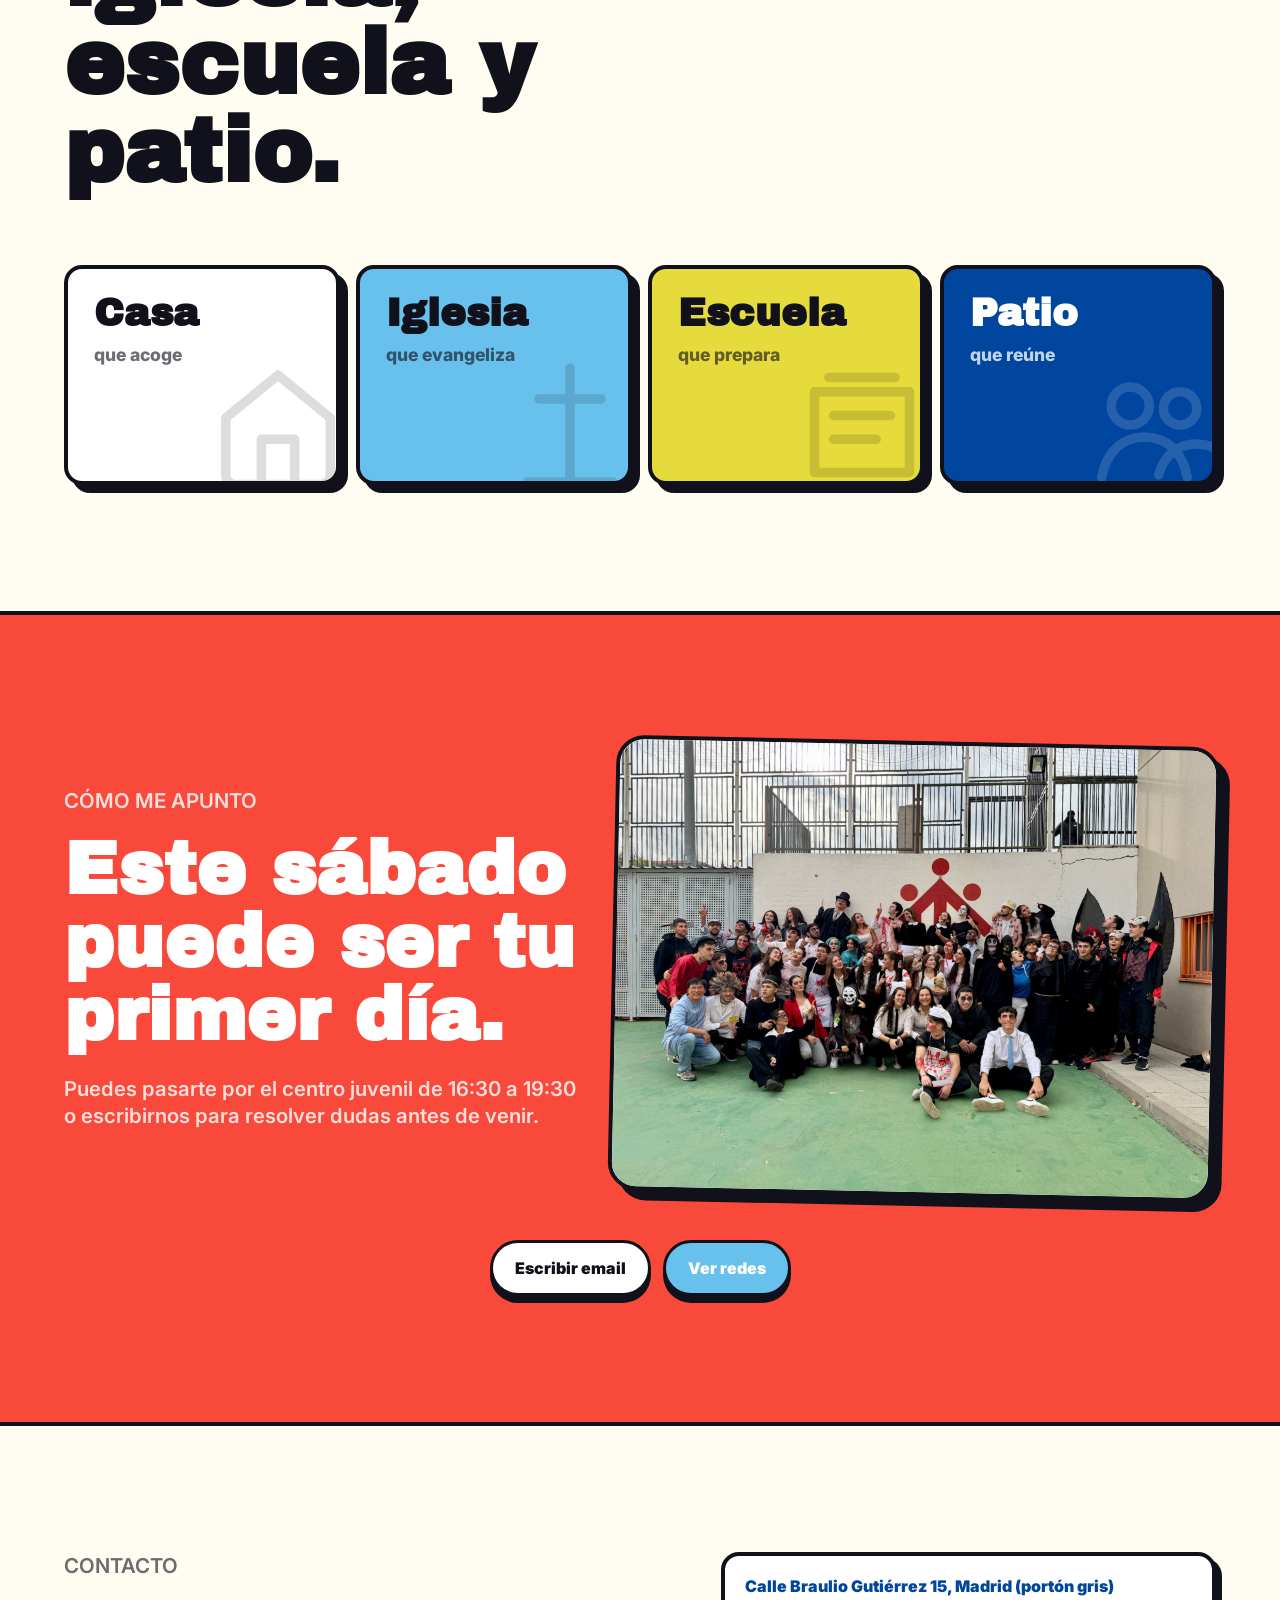
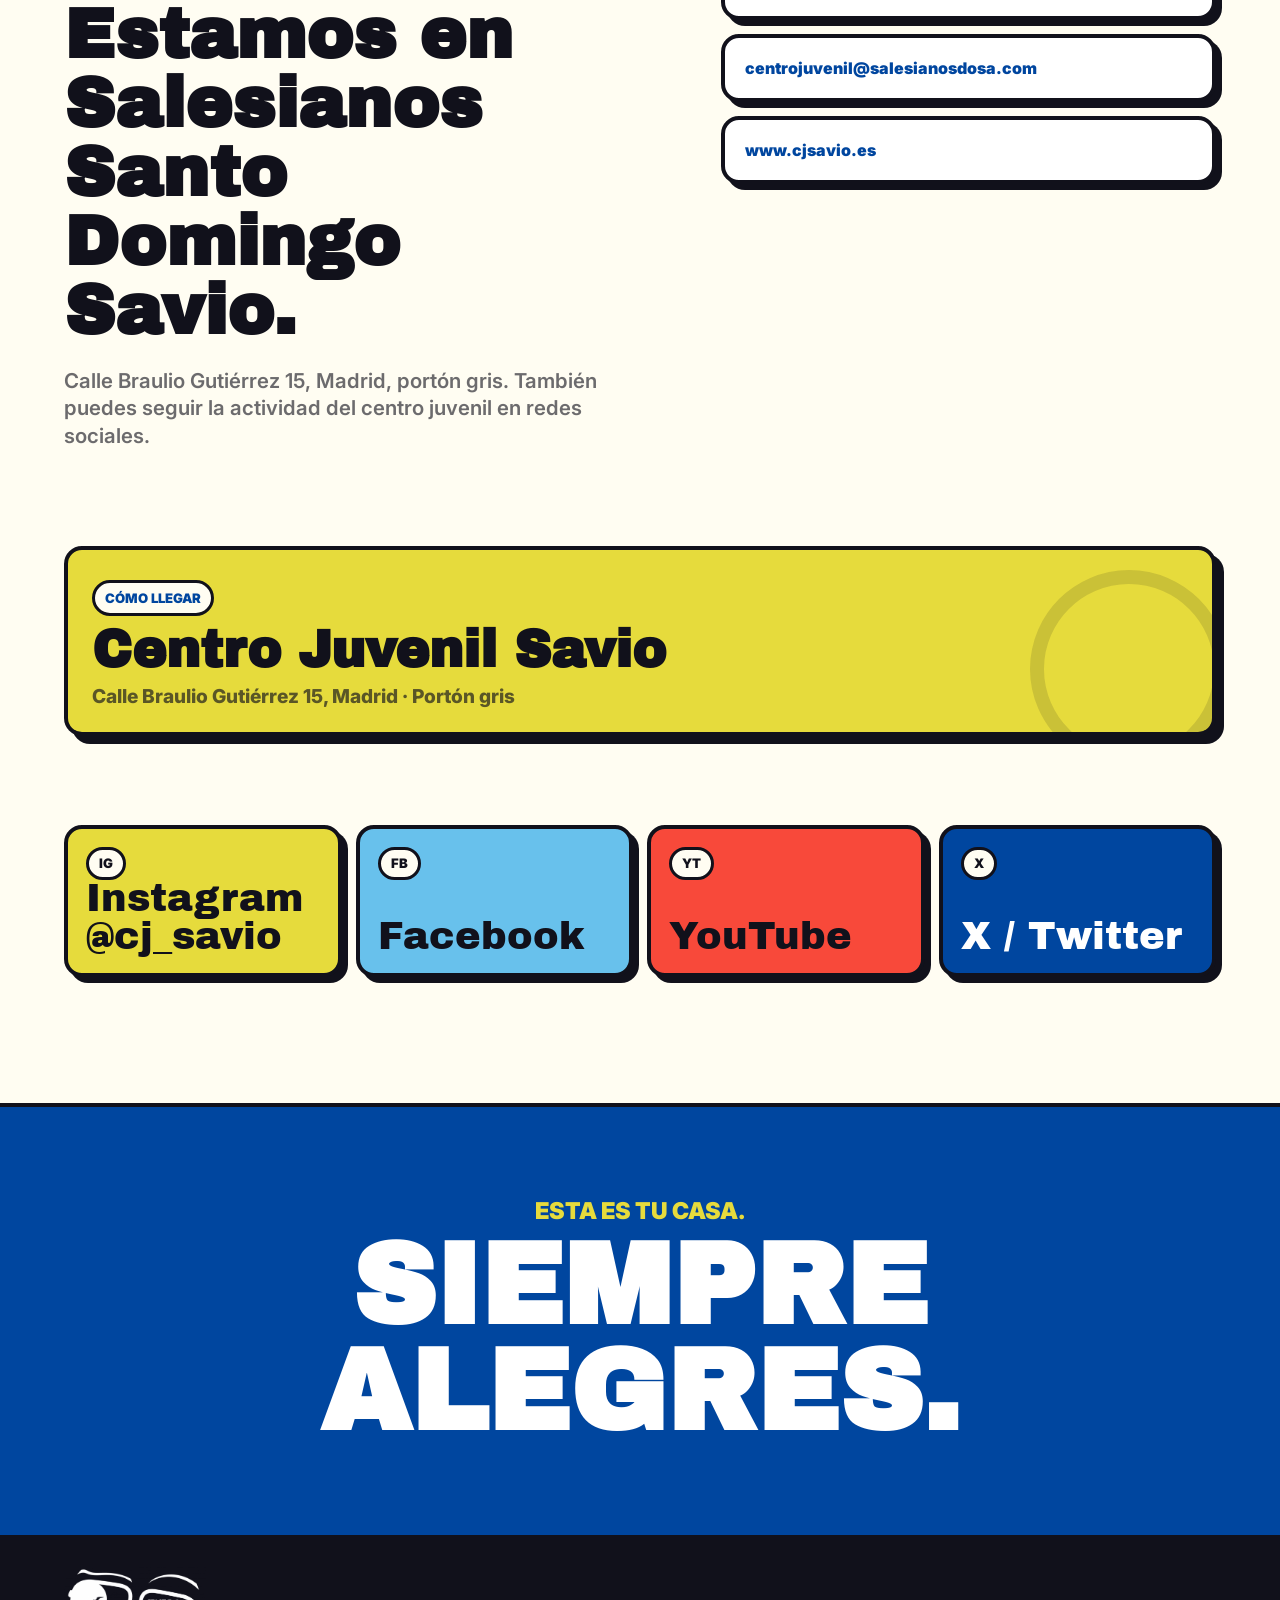
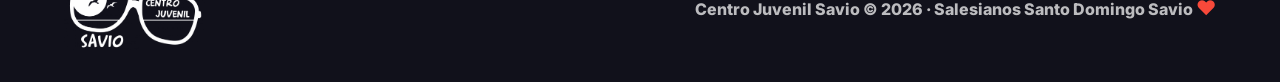
==== commit da125238: "Add styled registration flow" ====
--- a/index.html
+++ b/index.html
@@ -17,14 +17,6 @@
     <link rel="stylesheet" href="styles.css" />
   </head>
   <body>
-    <aside class="season-alert" data-season-alert hidden>
-      <button class="season-alert-close" type="button" aria-label="Cerrar aviso" data-season-alert-close>×</button>
-      <p class="season-alert-kicker">Aviso salesiano</p>
-      <strong>Volvemos con nuevas actividades en septiembre.</strong>
-      <p>Síguenos para no perderte nada: esta es tu casa y septiembre viene con vida nueva.</p>
-      <a href="https://www.instagram.com/cj_savio/" target="_blank" rel="noreferrer">@cj_savio</a>
-    </aside>
-
     <header class="site-header" data-header>
       <a class="brand" href="#inicio" aria-label="Centro Juvenil Savio">
         <img src="assets/logo-inicio.png" alt="Centro Juvenil Savio" />
@@ -48,6 +40,11 @@
     <main>
       <section class="hero" id="inicio">
         <div class="hero-content">
+          <a class="enrollment-banner reveal" href="inscripcion.html" aria-label="Inscríbete en el Centro Juvenil Savio">
+            <span>Inscripciones 2026/2027</span>
+            <strong>Inscríbete</strong>
+            <b aria-hidden="true">→</b>
+          </a>
           <h1 class="hero-title" aria-label="Centro Juvenil Savio">
             <span class="title-word title-rise">Centro</span>
             <span class="title-word title-rise title-rise-delay">Juvenil</span>
@@ -296,6 +293,6 @@
       <p>Centro Juvenil Savio © 2026 · Salesianos Santo Domingo Savio <span aria-hidden="true">&hearts;</span></p>
     </footer>
 
-    <script src="script.js?v=season-alert-3"></script>
+    <script src="script.js?v=inscripcion-1"></script>
   </body>
 </html>
--- a/styles.css
+++ b/styles.css
@@ -156,6 +156,48 @@
   display: grid;
   justify-items: center;
   width: min(1040px, 100%);
+}
+
+.enrollment-banner {
+  width: min(100%, 980px);
+  display: grid;
+  grid-template-columns: auto 1fr auto;
+  align-items: center;
+  gap: clamp(16px, 3vw, 34px);
+  margin: 0 auto 46px;
+  border: 4px solid var(--ink);
+  background: var(--red);
+  box-shadow: 8px 8px 0 var(--ink);
+  color: var(--white);
+  padding: clamp(16px, 2.4vw, 24px) clamp(18px, 3.5vw, 38px);
+  text-transform: uppercase;
+  transition: transform 180ms ease, box-shadow 180ms ease;
+}
+
+.enrollment-banner:hover,
+.enrollment-banner:focus-visible {
+  box-shadow: 3px 3px 0 var(--ink);
+  outline: none;
+  transform: translate(5px, 5px);
+}
+
+.enrollment-banner span {
+  font-size: clamp(0.7rem, 1.3vw, 0.9rem);
+  font-weight: 900;
+}
+
+.enrollment-banner strong {
+  font-family: "Archivo Black", sans-serif;
+  font-size: clamp(1.8rem, 5vw, 4.4rem);
+  line-height: 0.9;
+  text-align: center;
+}
+
+.enrollment-banner b {
+  color: var(--yellow);
+  font-family: "Archivo Black", sans-serif;
+  font-size: clamp(2rem, 4vw, 4rem);
+  line-height: 1;
 }
 
 h1,
@@ -361,115 +403,6 @@
   background: var(--sky);
 }
 
-.season-alert {
-  position: fixed;
-  right: clamp(14px, 3vw, 34px);
-  bottom: clamp(14px, 3vw, 34px);
-  z-index: 30;
-  width: min(390px, calc(100vw - 28px));
-  border: 4px solid var(--ink);
-  border-radius: 24px;
-  background: var(--yellow);
-  box-shadow: 9px 9px 0 var(--ink);
-  padding: 20px 54px 20px 20px;
-  text-align: left;
-  overflow: hidden;
-  transform: translateY(28px) rotate(1deg) scale(0.96);
-  opacity: 0;
-  transition: opacity 240ms ease, transform 360ms cubic-bezier(0.2, 0.8, 0.2, 1);
-}
-
-.season-alert.is-visible {
-  opacity: 1;
-  transform: translateY(0) rotate(1deg) scale(1);
-}
-
-.season-alert::before {
-  content: "";
-  position: absolute;
-  right: 12px;
-  bottom: -22px;
-  width: 152px;
-  height: 132px;
-  background: rgba(17, 17, 27, 0.14);
-  clip-path: polygon(50% 0, 100% 100%, 0 100%);
-  pointer-events: none;
-}
-
-.season-alert::after {
-  content: "!";
-  position: absolute;
-  right: 69px;
-  bottom: 4px;
-  color: rgba(17, 17, 27, 0.14);
-  font-family: "Archivo Black", Impact, sans-serif;
-  font-size: 5.4rem;
-  line-height: 1;
-  pointer-events: none;
-}
-
-.season-alert > * {
-  position: relative;
-  z-index: 1;
-}
-
-.season-alert-kicker {
-  width: max-content;
-  max-width: 100%;
-  margin: 0 0 8px;
-  border: 3px solid var(--ink);
-  border-radius: 999px;
-  background: var(--sky);
-  color: var(--ink);
-  font-size: 0.76rem;
-  font-weight: 900;
-  padding: 6px 10px;
-  text-transform: uppercase;
-}
-
-.season-alert strong {
-  display: block;
-  margin-bottom: 8px;
-  font-family: "Archivo Black", Impact, sans-serif;
-  font-size: clamp(1.25rem, 2vw, 1.7rem);
-  line-height: 0.98;
-  text-transform: uppercase;
-}
-
-.season-alert p:not(.season-alert-kicker) {
-  margin: 0 0 12px;
-  color: rgba(17, 17, 27, 0.7);
-  font-weight: 800;
-  line-height: 1.2;
-}
-
-.season-alert a {
-  display: inline-flex;
-  border: 3px solid var(--ink);
-  border-radius: 999px;
-  background: var(--blue);
-  color: var(--white);
-  font-weight: 900;
-  padding: 9px 13px;
-}
-
-.season-alert-close {
-  position: absolute;
-  top: 12px;
-  right: 12px;
-  width: 34px;
-  height: 34px;
-  border: 3px solid var(--ink);
-  border-radius: 50%;
-  background: var(--paper);
-  color: var(--ink);
-  cursor: pointer;
-  font: inherit;
-  font-size: 1.25rem;
-  font-weight: 900;
-  line-height: 1;
-}
-
 .quick-info {
   position: relative;
   z-index: 2;
@@ -1653,6 +1586,111 @@
 .reporting-list li::marker {
   color: var(--red);
   font-weight: 900;
+}
+
+.registration-page {
+  background: var(--paper);
+}
+
+.registration-main {
+  padding-top: 96px;
+}
+
+.registration-hero {
+  min-height: 430px;
+  display: grid;
+  grid-template-columns: minmax(0, 1fr) auto;
+  align-items: center;
+  gap: clamp(30px, 7vw, 100px);
+  padding: clamp(70px, 9vw, 120px) clamp(20px, 8vw, 120px);
+  overflow: hidden;
+  color: var(--white);
+  background: var(--blue);
+}
+
+.registration-hero-copy {
+  max-width: 820px;
+}
+
+.registration-hero .section-kicker {
+  color: var(--yellow);
+}
+
+.registration-hero h1 {
+  margin: 10px 0 18px;
+  font-family: "Archivo Black", sans-serif;
+  font-size: clamp(3.5rem, 7.2vw, 7rem);
+  line-height: 0.9;
+  text-transform: uppercase;
+}
+
+.registration-hero-copy > p:last-child {
+  max-width: 670px;
+  margin: 0;
+  font-size: clamp(1.05rem, 2vw, 1.4rem);
+  font-weight: 800;
+  line-height: 1.5;
+}
+
+.registration-stamp {
+  position: relative;
+  width: clamp(260px, 28vw, 360px);
+  display: flex;
+  align-items: stretch;
+  color: var(--ink);
+  background: var(--yellow);
+  box-shadow: 10px 10px 0 rgba(17, 17, 27, 0.28);
+  clip-path: polygon(0 0, 93% 0, 100% 50%, 93% 100%, 0 100%);
+  transform: rotate(2deg);
+}
+
+.registration-stamp span {
+  display: grid;
+  place-items: center;
+  width: 54px;
+  flex: 0 0 54px;
+  padding: 12px 0;
+  color: var(--white);
+  background: var(--red);
+  font-family: "Archivo Black", sans-serif;
+  font-size: 0.72rem;
+  text-transform: uppercase;
+  writing-mode: vertical-rl;
+  transform: rotate(180deg);
+}
+
+.registration-stamp div {
+  padding: 22px 36px 22px 20px;
+}
+
+.registration-stamp strong {
+  display: block;
+  font-family: "Archivo Black", sans-serif;
+  font-size: clamp(1.15rem, 2vw, 1.65rem);
+  line-height: 1.05;
+  text-transform: uppercase;
+}
+
+.registration-stamp small {
+  display: block;
+  margin-top: 9px;
+  font-family: "Inter", sans-serif;
+  font-size: clamp(0.72rem, 1.1vw, 0.86rem);
+  font-weight: 800;
+  line-height: 1.35;
+}
+
+.registration-form-section {
+  padding: clamp(32px, 6vw, 78px) clamp(10px, 3vw, 38px);
+  background: var(--paper);
+}
+
+.registration-frame {
+  width: 100%;
+  min-height: 1800px;
+  display: block;
+  border: 0;
+  background: transparent;
 }
 
 @media (max-width: 1180px) and (min-width: 901px) {
@@ -1882,6 +1920,26 @@
     font-size: 5rem;
     justify-self: end;
   }
+
+  .registration-main {
+    padding-top: 86px;
+  }
+
+  .registration-hero {
+    min-height: auto;
+    grid-template-columns: 1fr;
+    gap: 32px;
+    padding: 64px 20px 54px;
+  }
+
+  .registration-hero h1 {
+    font-size: clamp(3.2rem, 16vw, 6rem);
+  }
+
+  .registration-stamp {
+    width: min(100%, 320px);
+    justify-self: end;
+  }
 }
 
 @media (max-width: 560px) {
@@ -1914,6 +1972,19 @@
   .hero-actions,
   .join-actions {
     width: 100%;
+  }
+
+  .enrollment-banner {
+    grid-template-columns: 1fr auto;
+    margin-bottom: 34px;
+  }
+
+  .enrollment-banner span {
+    grid-column: 1 / -1;
+  }
+
+  .enrollment-banner strong {
+    text-align: left;
   }
 
   .site-footer {
